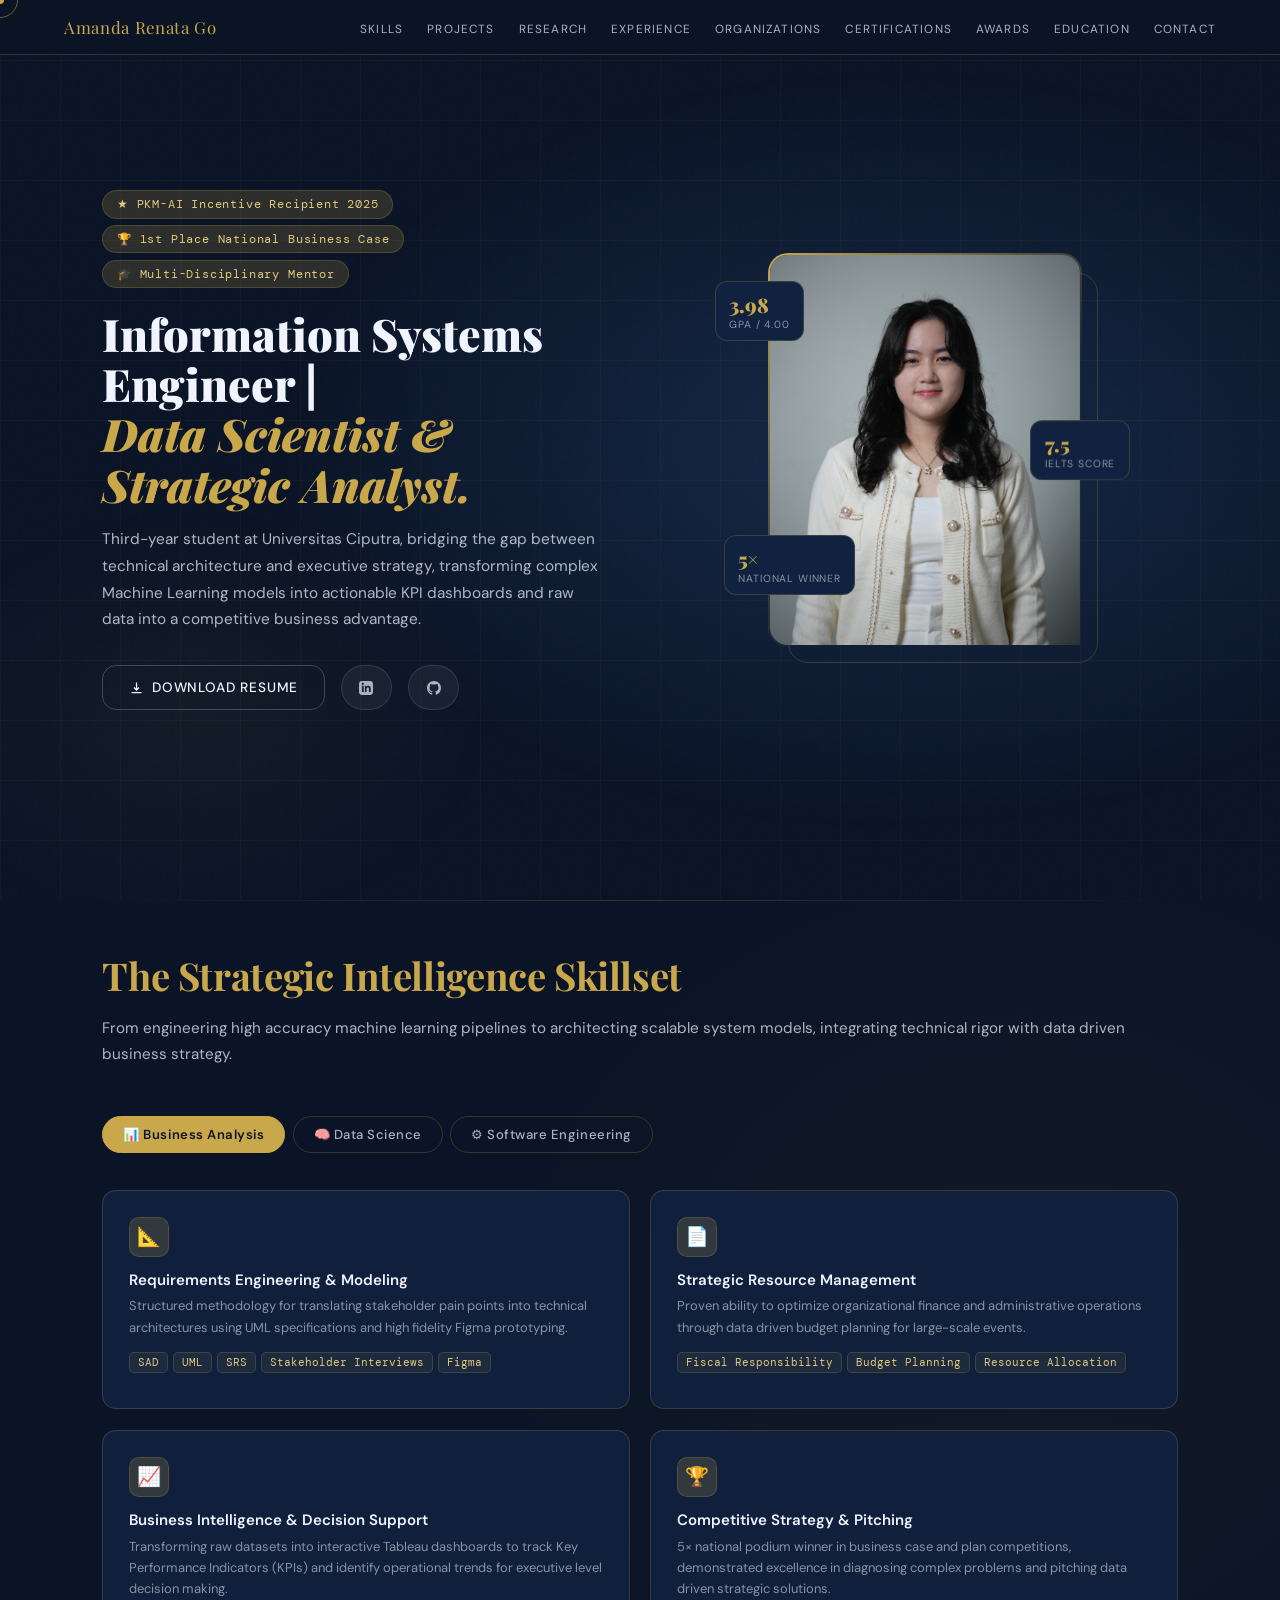
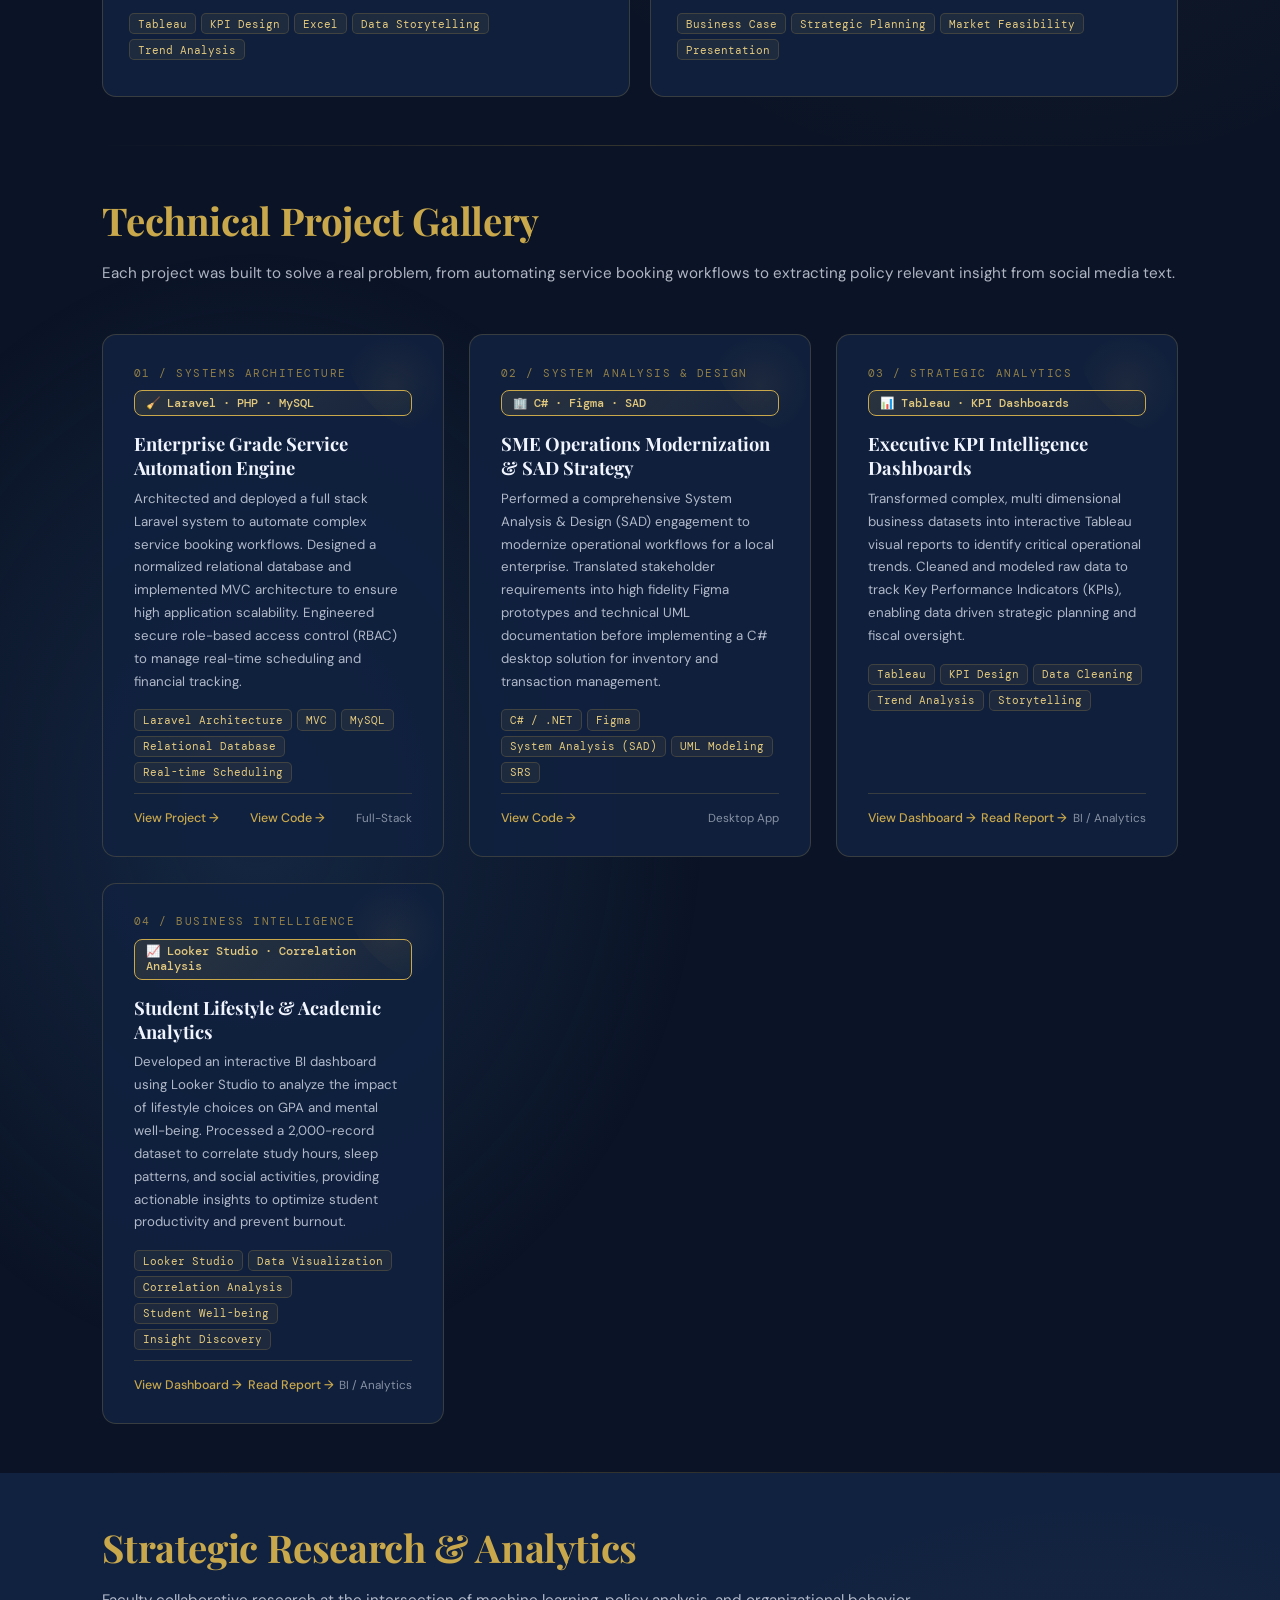
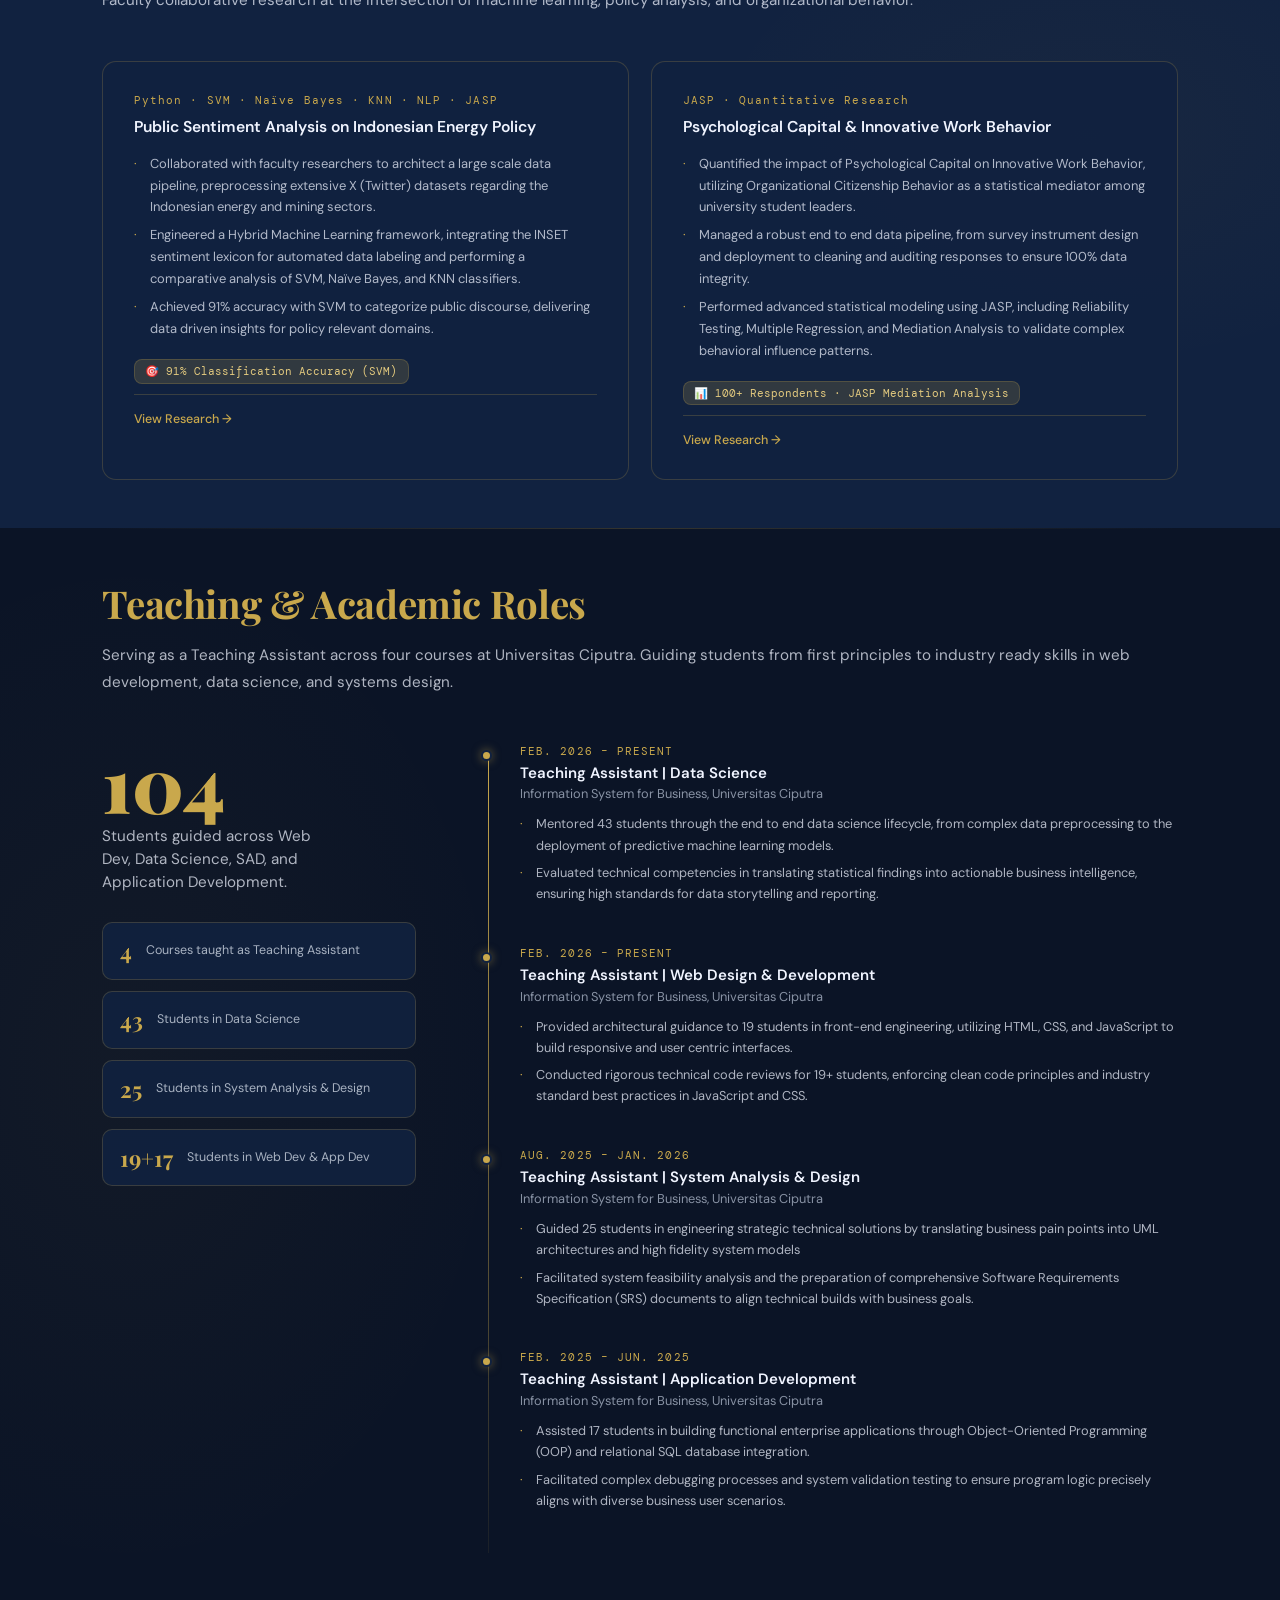
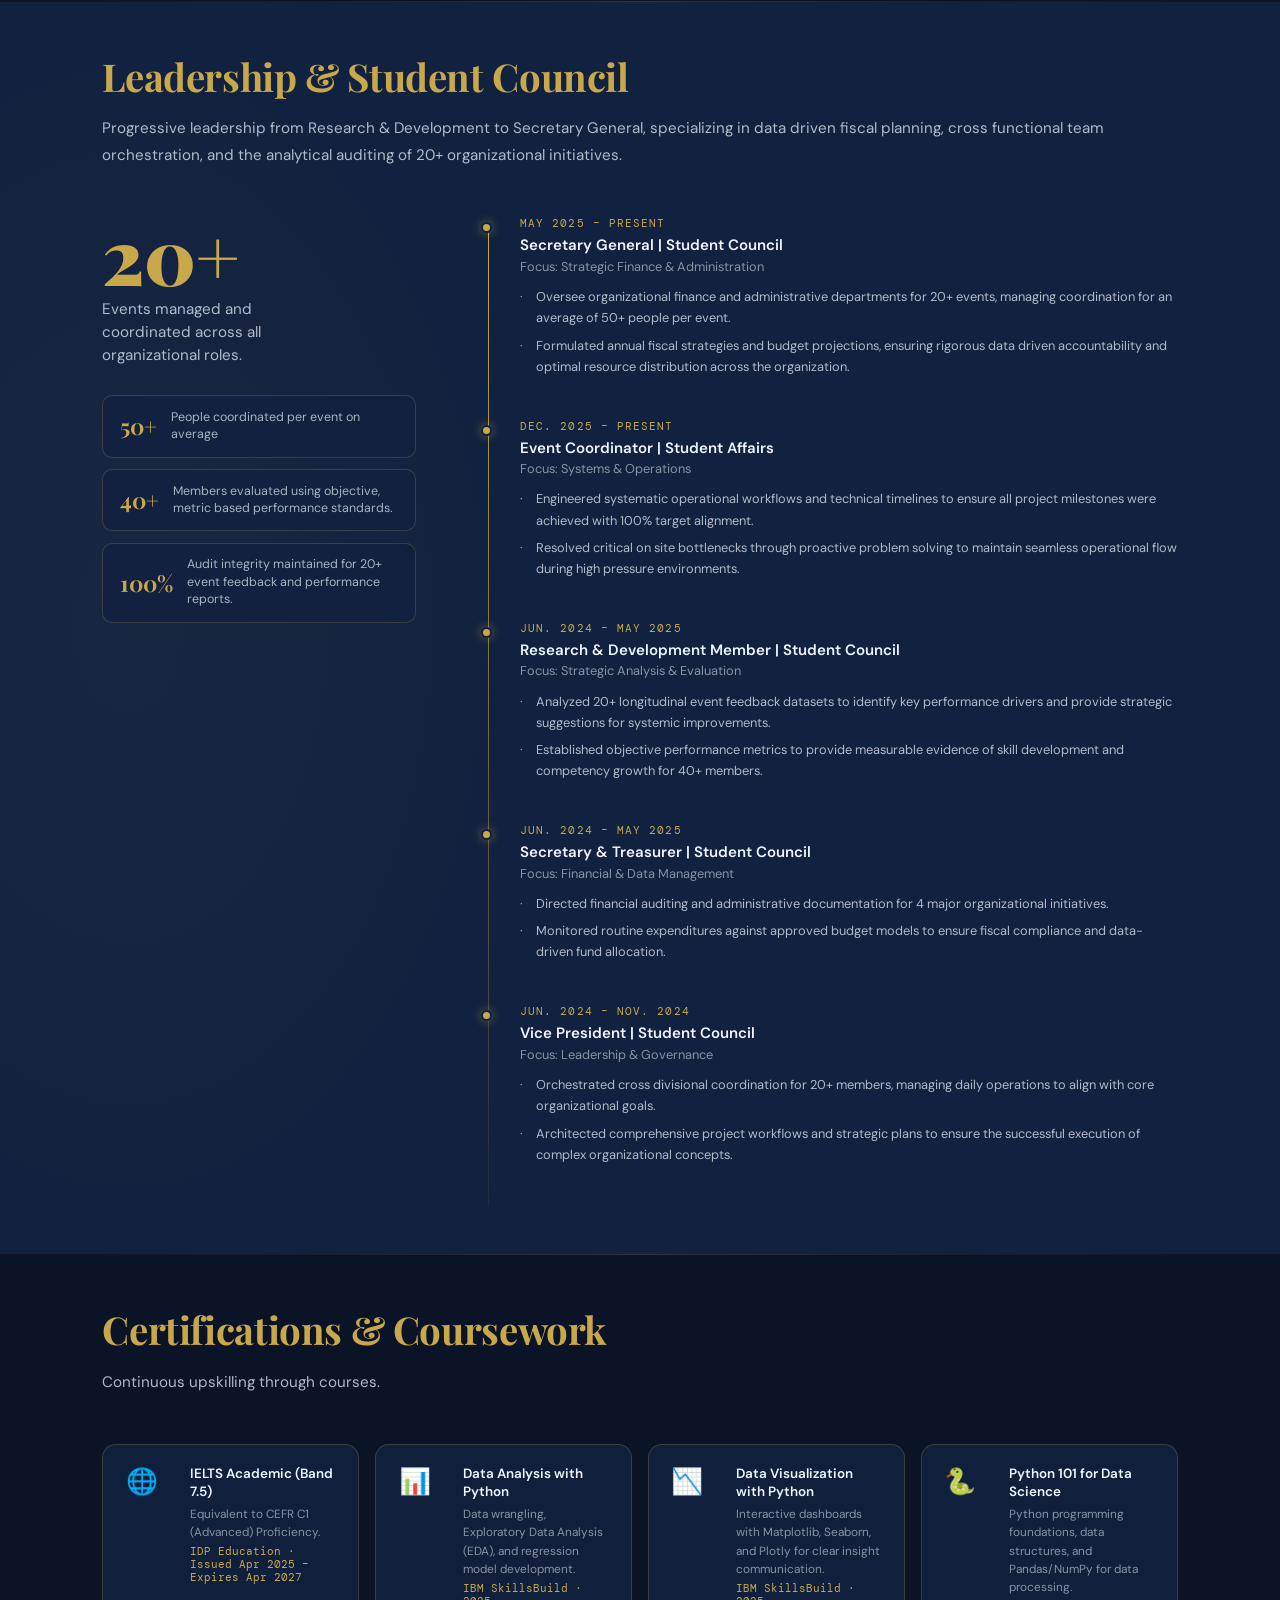
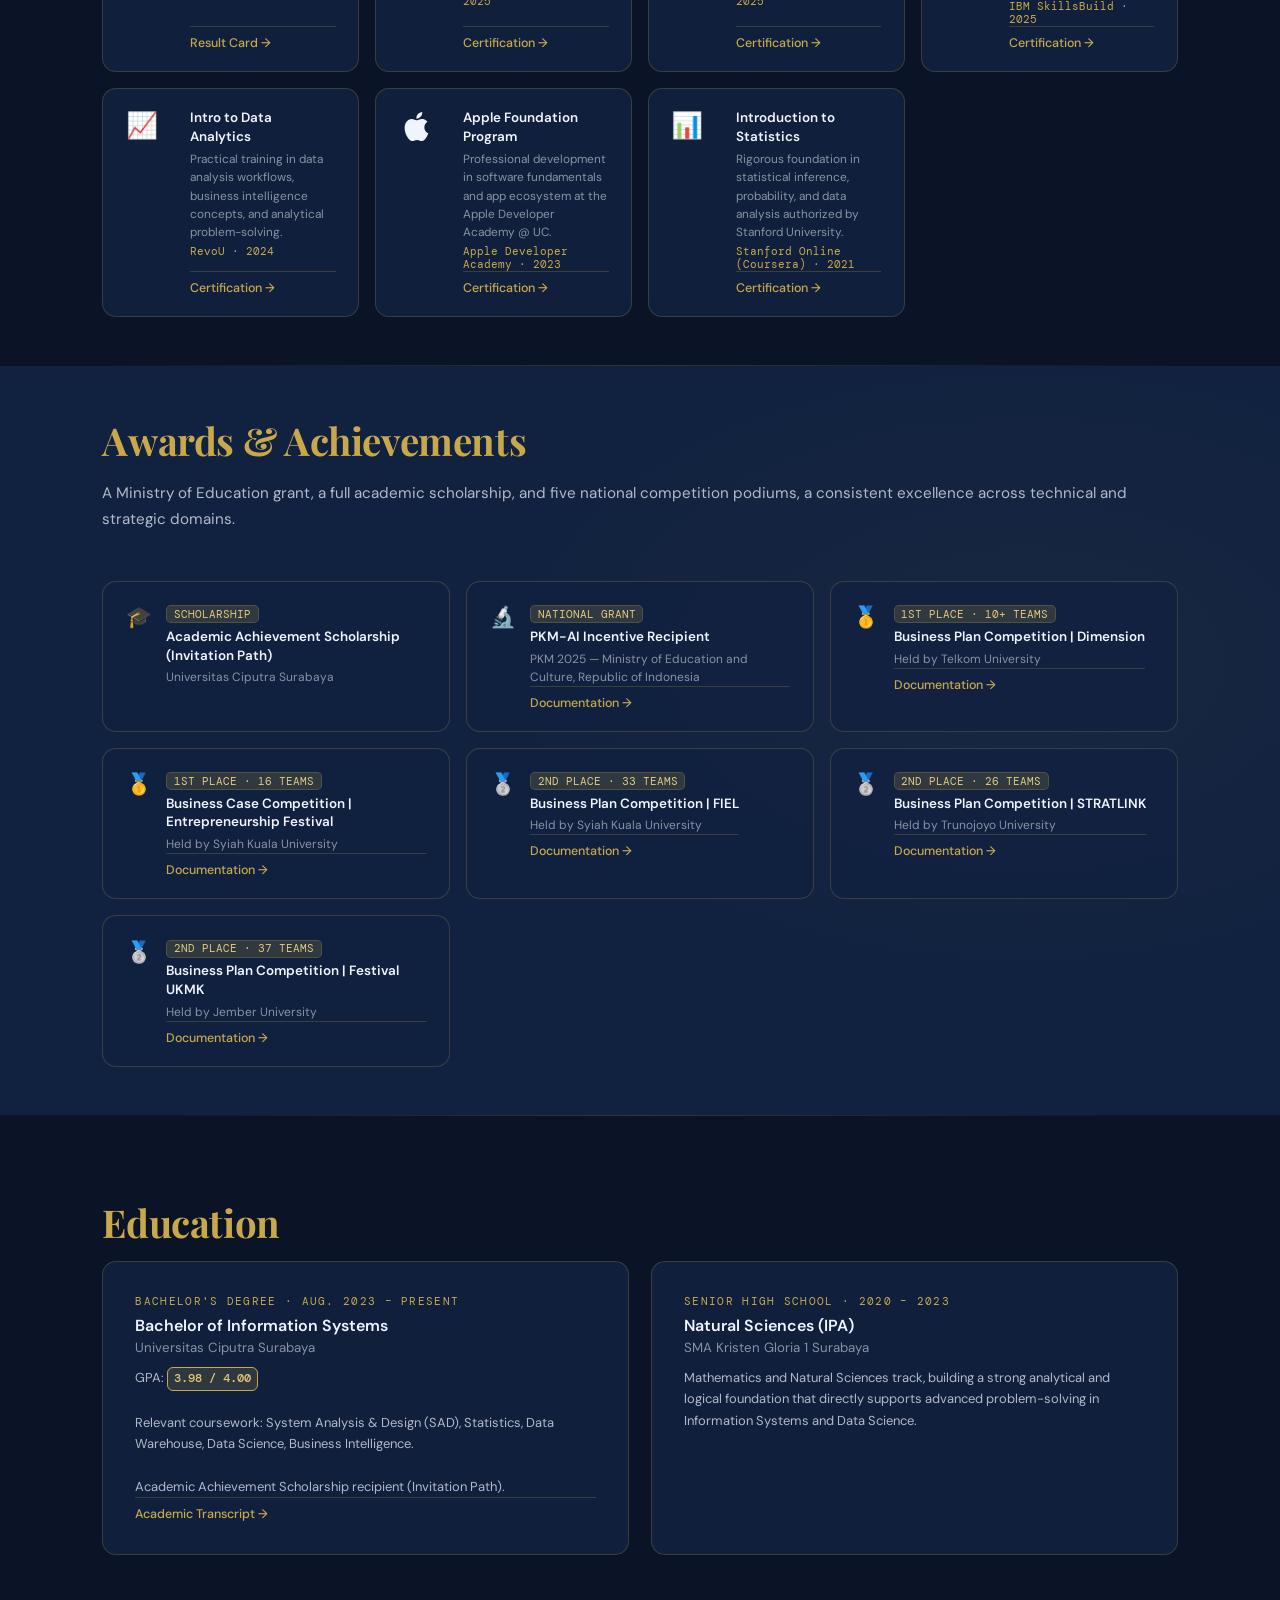
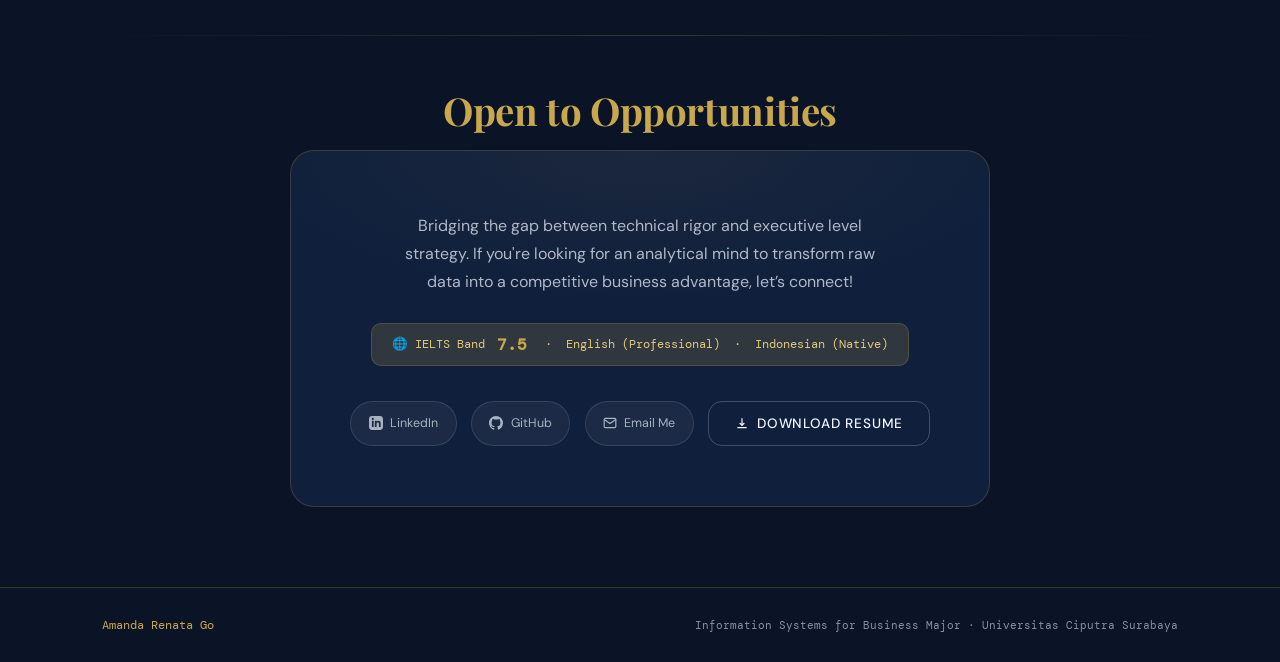
==== index.html @ 3f596401 "added linkedin and github icons to contact section, added project report links to project sections" ====
<!DOCTYPE html>
<html lang="en">
<head>
<meta charset="UTF-8">
<meta name="viewport" content="width=device-width, initial-scale=1.0">
<title>Amanda Renata Go — Information Systems Engineer</title>
<link rel="preconnect" href="https://fonts.googleapis.com">
<link rel="preconnect" href="https://fonts.gstatic.com" crossorigin>
<link href="https://fonts.googleapis.com/css2?family=Playfair+Display:ital,wght@0,700;0,900;1,700&family=DM+Sans:wght@300;400;500;600&family=DM+Mono:wght@400;500&display=swap" rel="stylesheet">
<link rel="stylesheet" href="style.css">
<style>
</style>
</head>
<body>
<div class="cursor-dot" id="cDot"></div>
<div class="cursor-ring" id="cRing"></div>
<div class="scroll-progress" id="spBar" style="width:0"></div>

<nav>
  <div class="nav-logo">Amanda Renata Go</div>
  <ul class="nav-links">
    <li><a href="#skills">Skills</a></li>
    <li><a href="#projects">Projects</a></li>
    <li><a href="#research">Research</a></li>
    <li><a href="#professional">Experience</a></li>
    <li><a href="#organizational">Organizations</a></li>
    <li><a href="#certifications">Certifications</a></li>
    <li><a href="#awards">Awards</a></li>
    <li><a href="#education">Education</a></li>
    <li><a href="#contact">Contact</a></li>
  </ul>
  <button class="hamburger" id="hamburger" aria-label="Toggle menu">
    <span></span><span></span><span></span>
  </button>
</nav>

<div class="mobile-menu" id="mobileMenu">
  <a href="#awards" class="mobile-link">Awards</a>
  <a href="#skills" class="mobile-link">Skills</a>
  <a href="#projects" class="mobile-link">Projects</a>
  <a href="#research" class="mobile-link">Research</a>
  <a href="#professional" class="mobile-link">Experience</a>
  <a href="#organizational" class="mobile-link">Organizations</a>
  <a href="#education" class="mobile-link">Education</a>
  <a href="#contact" class="mobile-link">Contact</a>
</div>

<section id="hero">
  <div class="hero-bg"></div>
  <div class="hero-grid-lines"></div>
  <div class="hero-content">
    <div class="hero-badges">
      <span class="hero-badge">&#9733; PKM-AI Incentive Recipient 2025</span>
      <span class="hero-badge">&#127942; 1st Place National Business Case</span>
      <span class="hero-badge">&#127891; Multi-Disciplinary Mentor</span>
    </div>
    <h1>Information Systems<br>Engineer | <em>Data Scientist & Strategic Analyst.</em></h1>
    <p class="hero-sub">
      Third-year student at Universitas Ciputra, bridging the gap between technical architecture and executive strategy, transforming complex Machine Learning models into actionable KPI dashboards and raw data into a competitive business advantage.
    </p>
    <div class="hero-ctas">
      <!-- <a href="#projects" class="btn-primary">
        <svg width="15" height="15" fill="none" stroke="currentColor" stroke-width="2" viewBox="0 0 24 24"><path d="M3 7h18M3 12h18M3 17h18"/></svg>
        View Technical Projects
      </a> -->
      <a href="https://drive.google.com/uc?export=download&id=1Zf9Tool8kemyE-oFWAmrRQwsXprqmvEc" 
        download="Amanda_Renata_Go_Resume.pdf"
        class="btn-outline">
        <svg width="15" height="15" fill="none" stroke="currentColor" stroke-width="2" viewBox="0 0 24 24"><path d="M12 4v12m-4-4l4 4 4-4M4 20h16"/></svg>
        Download Resume
      </a>
      <a href="https://www.linkedin.com/in/amandarenata05/" target="_blank" class="contact-badge">
        <svg width="14" height="14" viewBox="0 0 24 24" fill="currentColor"><path d="M19 0h-14c-2.761 0-5 2.239-5 5v14c0 2.761 2.239 5 5 5h14c2.762 0 5-2.239 5-5v-14c0-2.761-2.238-5-5-5zm-11 19h-3v-11h3v11zm-1.5-12.268c-.966 0-1.75-.79-1.75-1.764s.784-1.764 1.75-1.764 1.75.79 1.75 1.764-.783 1.764-1.75 1.764zm13.5 12.268h-3v-5.604c0-3.368-4-3.113-4 0v5.604h-3v-11h3v1.765c1.396-2.586 7-2.777 7 2.476v6.759z"/></svg>
        
      </a>
      <a href="https://github.com/amandarenataa" target="_blank" class="contact-badge">
        <svg width="14" height="14" viewBox="0 0 24 24" fill="currentColor"><path d="M12 0C5.374 0 0 5.373 0 12c0 5.302 3.438 9.8 8.207 11.387.599.111.793-.261.793-.577v-2.234c-3.338.726-4.033-1.416-4.033-1.416-.546-1.387-1.333-1.756-1.333-1.756-1.089-.745.083-.729.083-.729 1.205.084 1.839 1.237 1.839 1.237 1.07 1.834 2.807 1.304 3.492.997.107-.775.418-1.305.762-1.604-2.665-.305-5.467-1.334-5.467-5.931 0-1.311.469-2.381 1.236-3.221-.124-.303-.535-1.524.117-3.176 0 0 1.008-.322 3.301 1.23A11.509 11.509 0 0112 5.803c1.02.005 2.047.138 3.006.404 2.291-1.552 3.297-1.23 3.297-1.23.653 1.653.242 2.874.118 3.176.77.84 1.235 1.911 1.235 3.221 0 4.609-2.807 5.624-5.479 5.921.43.372.823 1.102.823 2.222v3.293c0 .319.192.694.801.576C20.566 21.797 24 17.3 24 12c0-6.627-5.373-12-12-12z"/></svg>
        
      </a>
    </div>
  </div>
  <div class="hero-photo">
    <div class="photo-frame">
      <div class="photo-inner" id="photoInner">
        <img id="heroImg" src="picture.jpg" alt="Amanda Renata Go">
        <!-- <div class="photo-hint" id="photoHint">&#8597; Drag to reposition</div> -->
      </div>
      <div class="photo-stat ps1"><div class="sn">3.98</div><div class="sl">GPA / 4.00</div></div>
      <div class="photo-stat ps2"><div class="sn">5&times;</div><div class="sl">National Winner</div></div>
      <div class="photo-stat ps3"><div class="sn">7.5</div><div class="sl">IELTS Score</div></div>
    </div>
  </div>
</section>

<div class="divider"></div>

<section id="skills">
  <!-- <div class="section-label">Core Domains</div> -->
  <h2>The Strategic Intelligence Skillset</h2>
  <p class="section-desc">From engineering high accuracy machine learning pipelines to architecting scalable system models, integrating technical rigor with data driven business strategy.</p>
  <div class="skills-tabs">
    <button class="tab-btn active" data-tab="business">&#128202; Business Analysis</button>
    <button class="tab-btn" data-tab="data">&#129504; Data Science</button>
    <button class="tab-btn" data-tab="software">&#9881; Software Engineering</button>
  </div>

  <div class="tab-content" id="tab-software">
    <div class="skill-card">
      <div class="skill-icon">&#127959;</div>
      <h3>Architectural Systems Design</h3>
      <p>Designing scalable back-end infrastructures with PHP/Laravel, utilizing the MVC pattern to ensure secure, enterprise grade application logic.</p>
      <div class="skill-tags"><span class="tag">PHP</span><span class="tag">Laravel</span><span class="tag">MVC Architecture</span><span class="tag">HTML/CSS</span><span class="tag">JavaScript</span></div>
    </div>
    <div class="skill-card">
      <div class="skill-icon">&#9889;</div>
      <h3>Enterprise Software Implementation</h3>
      <p>Deploying robust management systems with C# (.NET), focusing on secure transaction logging and inventory modules for operational modernization.</p>
      <div class="skill-tags"><span class="tag">C#</span><span class="tag">.NET</span><span class="tag">Transaction Modules</span><span class="tag">Figma&rarr;Code</span><span class="tag">Inventory Systems</span></div>
    </div>
    <div class="skill-card">
      <div class="skill-icon">&#128439;</div>
      <h3>Database Engineering</h3>
      <p>Architecting normalized relational database schemas and writing optimized SQL queries for high-integrity, real-time data operations.</p>
      <div class="skill-tags"><span class="tag">SQL Optimization</span><span class="tag">MySQL</span><span class="tag">Database Design</span><span class="tag">ERD</span></div>
    </div>
    <div class="skill-card">
      <div class="skill-icon">&#128295;</div>
      <h3>Technical Mentorship & Review</h3>
      <p>Enforcing industry best practices and clean code principles through rigorous technical code reviews and mentoring 80+ students in system design.</p>
      <div class="skill-tags"><span class="tag">Git</span><span class="tag">Code Review</span><span class="tag">Agile</span><span class="tag">Problem Solving</span><span class="tag">Technical Mentoring</span></div>
    </div>
  </div>

  <div class="tab-content" id="tab-data">
    <div class="skill-highlight skill-card">
      <div class="hl-stat">
        <div class="hl-num">91%</div>
        <div class="hl-label">Accuracy</div>
      </div>
      <div class="hl-div"></div>
      <div>
        <h3 style="font-size:0.97rem;margin-bottom:0.42rem;">Hybrid ML Sentiment Engine</h3>
        <p style="font-size:0.82rem;color:var(--white-dim);line-height:1.7;margin-bottom:0.75rem;">Achieved 91% accuracy using a Hybrid ML approach (SVM + Lexicon) to categorize public discourse on Indonesian energy policy.</p>
        <div class="skill-tags"><span class="tag">SVM</span><span class="tag">Na&iuml;ve Bayes</span><span class="tag">NLP</span><span class="tag">Scikit-Learn</span></div>
      </div>
    </div>
    <div class="skill-card">
      <div class="skill-icon">&#128013;</div>
      <h3>Machine Learning Pipelines</h3>
      <p>Engineering end-to-end ML workflows: from complex data wrangling and feature engineering to predictive model training and evaluation using CRISP-DM standards.</p>
      <div class="skill-tags"><span class="tag">Python</span><span class="tag">Pandas</span><span class="tag">CRISP-DM</span><span class="tag">Scikit-Learn</span><span class="tag">Feature Engineering</span></div>
    </div>
    <div class="skill-card">
      <div class="skill-icon">&#128300;</div>
      <h3>Research &amp; Statistical Analysis</h3>
      <p>Rigorous quantitative research with JASP &mdash; reliability testing, multiple regression, mediation analysis, and time-series analysis for 100+ respondent datasets.</p>
      <div class="skill-tags"><span class="tag">JASP</span><span class="tag">Regression</span><span class="tag">Mediation</span><span class="tag">Time-Series</span><span class="tag">Reliability</span></div>
    </div>
    <div class="skill-card">
      <div class="skill-icon">&#128172;</div>
      <h3>NLP &amp; Text Analytics</h3>
      <p>Tokenization, stemming, stopword removal, TF-IDF feature extraction, and sentiment lexicon integration for Bahasa Indonesia text data.</p>
      <div class="skill-tags"><span class="tag">NLP</span><span class="tag">Sentiment Analysis</span><span class="tag">TF-IDF</span><span class="tag">INSET Lexicon</span><span class="tag">KNN</span></div>
    </div>
    <div class="skill-card">
      <div class="skill-icon">&#128172;</div>
      <h3>Data Science Leadership & Pedagogy</h3>
      <p>As a Teaching Assistant, guided 43+ students through the complexities of the data science lifecycle. Evaluated student competencies in translating statistical findings into actionable business stories and executive-level insights.</p>
      <div class="skill-tags"><span class="tag">Technical Mentoring</span><span class="tag">Data Storytelling</span><span class="tag">Leadership</span><span class="tag">Communication</span></div>
    </div>
  </div>

  <div class="tab-content active" id="tab-business">
    <div class="skill-card">
      <div class="skill-icon">&#128208;</div>
      <h3>Requirements Engineering & Modeling</h3>
      <p>Structured methodology for translating stakeholder pain points into technical architectures using UML specifications and high fidelity Figma prototyping.</p>
      <div class="skill-tags"><span class="tag">SAD</span><span class="tag">UML</span><span class="tag">SRS</span><span class="tag">Stakeholder Interviews</span><span class="tag">Figma</span></div>
    </div>
    <div class="skill-card">
      <div class="skill-icon">&#128196;</div>
      <h3>Strategic Resource Management</h3>
      <p>Proven ability to optimize organizational finance and administrative operations through data driven budget planning for large-scale events.</p>
      <div class="skill-tags"><span class="tag">Fiscal Responsibility</span><span class="tag">Budget Planning</span><span class="tag">Resource Allocation</span></div>
    </div>
    <div class="skill-card">
      <div class="skill-icon">&#128200;</div>
      <h3>Business Intelligence & Decision Support</h3>
      <p>Transforming raw datasets into interactive Tableau dashboards to track Key Performance Indicators (KPIs) and identify operational trends for executive level decision making.</p>
      <div class="skill-tags"><span class="tag">Tableau</span><span class="tag">KPI Design</span><span class="tag">Excel</span><span class="tag">Data Storytelling</span><span class="tag">Trend Analysis</span></div>
    </div>
    <div class="skill-card">
      <div class="skill-icon">&#127942;</div>
      <h3>Competitive Strategy & Pitching</h3>
      <p>5× national podium winner in business case and plan competitions, demonstrated excellence in diagnosing complex problems and pitching data driven strategic solutions.</p>
      <div class="skill-tags"><span class="tag">Business Case</span><span class="tag">Strategic Planning</span><span class="tag">Market Feasibility</span><span class="tag">Presentation</span></div>
    </div>
  </div>
</section>

<div class="divider"></div>

<section id="projects">
  <!-- <div class="section-label">Selected Work</div> -->
  <h2>Technical Project Gallery</h2>
  <p class="section-desc">Each project was built to solve a real problem, from automating service booking workflows to extracting policy relevant insight from social media text.</p>
  <div class="projects-grid">
    <div class="project-card">
      <div class="project-accent"></div>
      <div class="project-num">01 / SYSTEMS ARCHITECTURE</div>
      <div class="project-badge">&#129529; Laravel &middot; PHP &middot; MySQL</div>
      <h3>Enterprise Grade Service Automation Engine</h3>
      <p>Architected and deployed a full stack Laravel system to automate complex service booking workflows. Designed a normalized relational database and implemented MVC architecture to ensure high application scalability. Engineered secure role-based access control (RBAC) to manage real-time scheduling and financial tracking.</p>
      <div class="skill-tags"><span class="tag">Laravel Architecture</span><span class="tag">MVC</span><span class="tag">MySQL</span><span class="tag">Relational Database</span><span class="tag">Real-time Scheduling</span></div>
      <div class="project-footer">
        <a href="https://bersihin.sift-uc.id/" target="_blank" class="project-link">View Project &rarr;</a>
        <a href="https://github.com/rubyarthalia/BersihIn" target="_blank" class="project-link">View Code &rarr;</a>
        <span style="font-size:0.73rem;color:var(--slate)">Full-Stack</span>
      </div>
    </div>
    <div class="project-card">
      <div class="project-accent"></div>
      <div class="project-num">02 / SYSTEM ANALYSIS & DESIGN</div>
      <div class="project-badge">&#127970; C# &middot; Figma &middot; SAD</div>
      <h3>SME Operations Modernization & SAD Strategy</h3>
      <p>Performed a comprehensive System Analysis & Design (SAD) engagement to modernize operational workflows for a local enterprise. Translated stakeholder requirements into high fidelity Figma prototypes and technical UML documentation before implementing a C# desktop solution for inventory and transaction management.</p>
      <div class="skill-tags"><span class="tag">C# / .NET</span><span class="tag">Figma</span><span class="tag">System Analysis (SAD)</span><span class="tag">UML Modeling</span><span class="tag">SRS</span></div>
      <div class="project-footer">
        <a href="https://github.com/rubyarthalia/Order-Management-System-for-MSMEs" target="_blank" class="project-link">View Code &rarr;</a>
        <span style="font-size:0.73rem;color:var(--slate)">Desktop App</span>
      </div>
    </div>
    <div class="project-card">
      <div class="project-accent"></div>
      <div class="project-num">03 / STRATEGIC ANALYTICS</div>
      <div class="project-badge">&#128202; Tableau &middot; KPI Dashboards</div>
      <h3>Executive KPI Intelligence Dashboards</h3>
      <p>Transformed complex, multi dimensional business datasets into interactive Tableau visual reports to identify critical operational trends. Cleaned and modeled raw data to track Key Performance Indicators (KPIs), enabling data driven strategic planning and fiscal oversight.</p>
      <div class="skill-tags"><span class="tag">Tableau</span><span class="tag">KPI Design</span><span class="tag">Data Cleaning</span><span class="tag">Trend Analysis</span><span class="tag">Storytelling</span></div>
      <div class="project-footer">
        <a href="https://public.tableau.com/app/profile/amanda.renata.go/viz/PerformanceAnalysis_17749512321970/SalesPerformanceOverview?publish=y" target="_blank" class="project-link">View Dashboard &rarr;</a> 
        <a href="https://drive.google.com/file/d/1U8Nwzhp1qh0YJswsPTtttyBK7a7vve3V/view?usp=sharing" target="_blank" class="project-link">Read Report &rarr;</a> 
        <span style="font-size:0.73rem;color:var(--slate)">BI / Analytics</span>
      </div>
    </div>
    <div class="project-card">
      <div class="project-accent"></div>
      <div class="project-num">04 / BUSINESS INTELLIGENCE</div>
      <div class="project-badge">&#128200; Looker Studio &middot; Correlation Analysis</div>
      <h3>Student Lifestyle & Academic Analytics</h3>
      <p>
          Developed an interactive BI dashboard using Looker Studio to analyze the impact of lifestyle choices on GPA and mental well-being. 
          Processed a 2,000-record dataset to correlate study hours, sleep patterns, and social activities, providing actionable 
          insights to optimize student productivity and prevent burnout.
      </p>
      <div class="skill-tags">
          <span class="tag">Looker Studio</span>
          <span class="tag">Data Visualization</span>
          <span class="tag">Correlation Analysis</span>
          <span class="tag">Student Well-being</span>
          <span class="tag">Insight Discovery</span>
      </div>
      <div class="project-footer">
          <a href="https://lookerstudio.google.com/reporting/4636341d-dd38-4b8e-8ec5-eb55537626cd" target="_blank" class="project-link">View Dashboard &rarr;</a> 
          <a href="https://drive.google.com/file/d/12zXY0flrjygQsykXdy8Q1wEkgbFMYR1U/view?usp=sharing" target="_blank" class="project-link">Read Report &rarr;</a> 
          <span style="font-size:0.73rem;color:var(--slate)">BI / Analytics</span>
      </div>
  </div>
  </div>
</section>

<div class="divider"></div>

<section id="research">
  <!-- <div class="section-label">Academic Research</div> -->
  <h2>Strategic Research & Analytics</h2>
  <p class="section-desc">Faculty collaborative research at the intersection of machine learning, policy analysis, and organizational behavior.</p>
  <div class="research-grid">
    <div class="research-card">
      <div class="research-stack">Python &middot; SVM &middot; Na&iuml;ve Bayes &middot; KNN &middot; NLP &middot; JASP</div>
      <h3>Public Sentiment Analysis on Indonesian Energy Policy</h3>
      <ul>
        <li>Collaborated with faculty researchers to architect a large scale data pipeline, preprocessing extensive X (Twitter) datasets regarding the Indonesian energy and mining sectors.</li>
        <li>Engineered a Hybrid Machine Learning framework, integrating the INSET sentiment lexicon for automated data labeling and performing a comparative analysis of SVM, Naïve Bayes, and KNN classifiers.</li>
        <li>Achieved 91% accuracy with SVM to categorize public discourse, delivering data driven insights for policy relevant domains.</li>
      </ul>
      <div class="research-result">&#127919; 91% Classification Accuracy (SVM)</div>
      <div class="project-footer">
        <a href="https://ieeexplore.ieee.org/document/11329962" target="_blank" class="project-link">View Research &rarr;</a> 
        <!-- <span style="font-size:0.73rem;color:var(--slate)">BI / Analytics</span> -->
      </div>
    </div>
    <div class="research-card">
      <div class="research-stack">JASP &middot; Quantitative Research </div>
      <h3>Psychological Capital &amp; Innovative Work Behavior</h3>
      <ul>
        <li>Quantified the impact of Psychological Capital on Innovative Work Behavior, utilizing Organizational Citizenship Behavior as a statistical mediator among university student leaders.</li>
        <li>Managed a robust end to end data pipeline, from survey instrument design and deployment to cleaning and auditing responses to ensure 100% data integrity.</li>
        <li>Performed advanced statistical modeling using JASP, including Reliability Testing, Multiple Regression, and Mediation Analysis to validate complex behavioral influence patterns.</li>
      </ul>
      <div class="research-result">&#128202; 100+ Respondents &middot; JASP Mediation Analysis</div>
      <div class="project-footer">
        <a href="https://drive.google.com/file/d/1n3sEiGDII-Cy9Z6vgIjLSwz-wAmnUrUm/view?usp=sharing" target="_blank" class="project-link">View Research &rarr;</a> 
        <!-- <span style="font-size:0.73rem;color:var(--slate)">BI / Analytics</span> -->
      </div>
    </div>
  </div>
</section>


<div class="divider"></div>

<section id="professional" style="background:var(--navy);">
  <!-- <div class="section-label">Professional Experience</div> -->
  <h2>Teaching &amp; Academic Roles</h2>
  <p class="section-desc">Serving as a Teaching Assistant across four courses at Universitas Ciputra. Guiding students from first principles to industry ready skills in web development, data science, and systems design.</p>
  <div class="leadership-layout">
    <div class="leadership-stat-block">
      <div class="big-metric">104</div>
      <p class="big-metric-label">Students guided across Web Dev, Data Science, SAD, and Application Development.</p>
      <div class="metric-pills">
        <div class="metric-pill"><div class="pn">4</div><div class="pt">Courses taught as Teaching Assistant</div></div>
        <div class="metric-pill"><div class="pn">43</div><div class="pt">Students in Data Science </div></div>
        <div class="metric-pill"><div class="pn">25</div><div class="pt">Students in System Analysis & Design</div></div>
        <div class="metric-pill"><div class="pn">19+17</div><div class="pt">Students in Web Dev &amp; App Dev</div></div>
      </div>
    </div>
    <div class="timeline">
      <div class="timeline-item">
        <div class="timeline-dot"></div>
        <div class="timeline-date">Feb. 2026 &ndash; Present</div>
        <h3>Teaching Assistant | Data Science</h3>
        <h4>Information System for Business, Universitas Ciputra</h4>
        <ul>
          <li>Mentored 43 students through the end to end data science lifecycle, from complex data preprocessing to the deployment of predictive machine learning models.</li>
          <li>Evaluated technical competencies in translating statistical findings into actionable business intelligence, ensuring high standards for data storytelling and reporting.</li>
        </ul>
      </div>
      <div class="timeline-item">
        <div class="timeline-dot"></div>
        <div class="timeline-date">Feb. 2026 &ndash; Present</div>
        <h3>Teaching Assistant | Web Design &amp; Development</h3>
        <h4>Information System for Business, Universitas Ciputra</h4>
        <ul>
          <li>Provided architectural guidance to 19 students in front-end engineering, utilizing HTML, CSS, and JavaScript to build responsive and user centric interfaces.</li>
          <li>Conducted rigorous technical code reviews for 19+ students, enforcing clean code principles and industry standard best practices in JavaScript and CSS.</li>
        </ul>
      </div>
      <div class="timeline-item">
        <div class="timeline-dot"></div>
        <div class="timeline-date">Aug. 2025 &ndash; Jan. 2026</div>
        <h3>Teaching Assistant | System Analysis &amp; Design</h3>
        <h4>Information System for Business, Universitas Ciputra</h4>
        <ul>
          <li>Guided 25 students in engineering strategic technical solutions by translating business pain points into UML architectures and high fidelity system models</li>
          <li>Facilitated system feasibility analysis and the preparation of comprehensive Software Requirements Specification (SRS) documents to align technical builds with business goals.</li>
        </ul>
      </div>
      <div class="timeline-item">
        <div class="timeline-dot"></div>
        <div class="timeline-date">Feb. 2025 &ndash; Jun. 2025</div>
          <h3>Teaching Assistant | Application Development</h3>
        <h4>Information System for Business, Universitas Ciputra</h4>
        <ul>
          <li>Assisted 17 students in building functional enterprise applications through Object-Oriented Programming (OOP) and relational SQL database integration.</li>
          <li>Facilitated complex debugging processes and system validation testing to ensure program logic precisely aligns with diverse business user scenarios.</li>
        </ul>
      </div>
    </div>
  </div>
</section>

<div class="divider"></div>


<section id="organizational" style="background:var(--navy-mid);">
  <!-- <div class="section-label">Organizational Experience</div> -->
  <h2>Leadership &amp; Student Council</h2>
  <p class="section-desc">Progressive leadership from Research & Development to Secretary General, specializing in data driven fiscal planning, cross functional team orchestration, and the analytical auditing of 20+ organizational initiatives.</p>
  <div class="leadership-layout">
    <div class="leadership-stat-block">
      <div class="big-metric">20+</div>
      <p class="big-metric-label">Events managed and coordinated across all organizational roles.</p>
      <div class="metric-pills">
        <div class="metric-pill"><div class="pn">50+</div><div class="pt">People coordinated per event on average</div></div>
        <div class="metric-pill"><div class="pn">40+</div><div class="pt">Members evaluated using objective, metric based performance standards.</div></div>
        <div class="metric-pill"><div class="pn">100%</div><div class="pt">Audit integrity maintained for 20+ event feedback and performance reports.</div></div>
        <!-- <div class="metric-pill"><div class="pn">5&times;</div><div class="pt">National competition podium placements</div></div> -->
      </div>
    </div>
    <div class="timeline">
      <div class="timeline-item">
        <div class="timeline-dot"></div>
        <div class="timeline-date">May 2025 &ndash; Present</div>
        <h3>Secretary General | Student Council</h3>
        <h4>Focus: Strategic Finance & Administration</h4>
        <ul>
          <li>Oversee organizational finance and administrative departments for 20+ events, managing coordination for an average of 50+ people per event.</li>
          <li>Formulated annual fiscal strategies and budget projections, ensuring rigorous data driven accountability and optimal resource distribution across the organization.</li>
        </ul>
      </div>
      <div class="timeline-item">
        <div class="timeline-dot"></div>
        <div class="timeline-date">Dec. 2025 &ndash; Present</div>
        <h3>Event Coordinator | Student Affairs</h3>
        <h4>Focus: Systems & Operations</h4>
        <ul>
          <li>Engineered systematic operational workflows and technical timelines to ensure all project milestones were achieved with 100% target alignment.</li>
          <li>Resolved critical on site bottlenecks through proactive problem solving to maintain seamless operational flow during high pressure environments.</li>
        </ul>
      </div>
      <div class="timeline-item">
        <div class="timeline-dot"></div>
        <div class="timeline-date">Jun. 2024 &ndash; May 2025</div>
        <h3>Research &amp; Development Member | Student Council</h3>
        <h4>Focus: Strategic Analysis & Evaluation</h4>
        <ul>
          <li>Analyzed 20+ longitudinal event feedback datasets to identify key performance drivers and provide strategic suggestions for systemic improvements.</li>
          <li>Established objective performance metrics to provide measurable evidence of skill development and competency growth for 40+ members.</li>
        </ul>
      </div>
      <div class="timeline-item">
        <div class="timeline-dot"></div>
        <div class="timeline-date">Jun. 2024 &ndash; May 2025</div>
        <h3>Secretary &amp; Treasurer | Student Council</h3>
        <h4>Focus: Financial &  Data Management</h4>
        <ul>
          <li>Directed financial auditing and administrative documentation for 4 major organizational initiatives.</li>
          <li>Monitored routine expenditures against approved budget models to ensure fiscal compliance and data-driven fund allocation.</li>
        </ul>
      </div>
      <div class="timeline-item">
        <div class="timeline-dot"></div>
        <div class="timeline-date">Jun. 2024 &ndash; Nov. 2024</div>
        <h3>Vice President | Student Council</h3>
        <h4>Focus: Leadership & Governance</h4>
        <ul>
          <li>Orchestrated cross divisional coordination for 20+ members, managing daily operations to align with core organizational goals.</li>
          <li>Architected comprehensive project workflows and strategic plans to ensure the successful execution of complex organizational concepts. </li>
        </ul>
      </div>
    </div>
  </div>
</section>


<div class="divider"></div>

<section id="certifications">
  <!-- <div class="section-label">IBM SkillsBuild &middot; 2025</div> -->
  <h2>Certifications &amp; Coursework</h2>
  <p class="section-desc">Continuous upskilling through courses.</p>
  <div class="certs-grid">
    <div class="cert-card">
      <div class="cert-logo">&#127760;</div>
      <div>
        <h4>IELTS Academic (Band 7.5)</h4>
        <p>Equivalent to CEFR C1 (Advanced) Proficiency.</p>
        <div class="cert-year">IDP Education &middot; Issued Apr 2025 – Expires Apr 2027</div>
        <div class="cert-footer">
        <a href="https://drive.google.com/file/d/1W4iJuolF0Vlb1QkJQbHPNMCax3Twb9FD/view?usp=sharing" target="_blank" class="project-link">Result Card &rarr;</a> 
      </div>
      </div>
    </div>
    <div class="cert-card">
      <div class="cert-logo">&#128202;</div>
      <div>
        <h4>Data Analysis with Python</h4>
        <p>Data wrangling, Exploratory Data Analysis (EDA), and regression model development.</p>
        <div class="cert-year">IBM SkillsBuild &middot; 2025</div>
        <div class="cert-footer">
        <a href="https://drive.google.com/file/d/1lDTE8krkHLujEBjP-C57MIcAQMNVGn_v/view?usp=sharing" target="_blank" class="project-link">Certification &rarr;</a> 
      </div>
      </div>
    </div>
    <div class="cert-card">
      <div class="cert-logo">&#128201;</div>
      <div>
        <h4>Data Visualization with Python</h4>
        <p>Interactive dashboards with Matplotlib, Seaborn, and Plotly for clear insight communication.</p>
        <div class="cert-year">IBM SkillsBuild &middot; 2025</div>
        <div class="cert-footer">
        <a href="https://drive.google.com/file/d/1NSjqJo_6W-PGX2FtL5KoC5WLyQ2zWbW0/view?usp=drive_link" target="_blank"class="project-link">Certification &rarr;</a> 
      </div>
      </div>
    </div>
    <div class="cert-card">
      <div class="cert-logo">&#128013;</div>
      <div>
        <h4>Python 101 for Data Science</h4>
        <p>Python programming foundations, data structures, and Pandas/NumPy for data processing.</p>
        <div class="cert-year">IBM SkillsBuild &middot; 2025</div>
        <div class="cert-footer">
        <a href="https://drive.google.com/file/d/1Ve8tWIfLsYJoLjYy0YcjucYDfMpZardG/view?usp=drive_link" target="_blank" class="project-link">Certification &rarr;</a> 
      </div>
      </div>
    </div>
    <div class="cert-card">
      <div class="cert-logo">&#128200;</div>
      <div>
        <h4>Intro to Data Analytics</h4>
        <p>Practical training in data analysis workflows, business intelligence concepts, and analytical problem-solving.</p>
        <div class="cert-year">RevoU &middot; 2024</div>
        <div class="cert-footer">
          <a href="https://drive.google.com/file/d/1IsnCN96qJ_I_M-xRvTCXHhUmRG4WN0Cc/view?usp=drive_link" target="_blank" class="project-link">Certification &rarr;</a> 
        </div>
      </div>
    </div>
    <div class="cert-card">
      <div class="cert-logo">
        <svg width="20" height="20" viewBox="0 0 24 24" fill="currentColor">
          <path d="M18.71 19.5c-.83 1.24-1.71 2.45-3.05 2.47-1.34.03-1.77-.79-3.29-.79-1.53 0-2 .77-3.27.82-1.31.05-2.3-1.32-3.14-2.53C4.25 17 2.94 12.45 4.7 9.39c.87-1.52 2.43-2.48 4.12-2.51 1.28-.02 2.5.87 3.29.87.78 0 2.26-1.07 3.8-.91.65.03 2.47.26 3.64 1.98-.09.06-2.17 1.28-2.15 3.81.03 3.02 2.65 4.03 2.68 4.04-.03.07-.42 1.44-1.38 2.83M13 3.5c.73-.83 1.94-1.46 2.94-1.5.13 1.17-.34 2.35-1.04 3.19-.69.85-1.83 1.51-2.95 1.42-.15-1.15.41-2.35 1.05-3.11z"/>
        </svg>
      </div>
      <div>
        <h4>Apple Foundation Program</h4>
        <p>Professional development in software fundamentals and app ecosystem at the Apple Developer Academy @ UC.</p>
        <div class="cert-year">Apple Developer Academy &middot; 2023</div>
        <div class="cert-footer">
          <a href="https://drive.google.com/file/d/14wcFsL9lQTag6b865e0TwRrJqi_wD-iA/view?usp=drive_link" target="_blank" class="project-link">Certification &rarr;</a> 
        </div>
      </div>
    </div>
    <div class="cert-card">
      <div class="cert-logo">&#128202;</div>
      <div>
          <h4>Introduction to Statistics</h4>
          <p>Rigorous foundation in statistical inference, probability, and data analysis authorized by Stanford University.</p>
          <div class="cert-year">Stanford Online (Coursera) &middot; 2021</div>
          <div class="cert-footer">
            <a href="https://drive.google.com/file/d/1l-DLCZgLaBxA_t_uDJrAvUc8phALHygN/view?usp=drive_link" target="_blank" class="project-link">Certification &rarr;</a> 
          </div>
        </div>
      </div>
    
  </div>
</section>

<div class="divider"></div>

<section id="awards">
  <!-- <div class="section-label">Honors &amp; Recognition</div> -->
  <h2>Awards &amp; Achievements</h2>
  <p class="section-desc">A Ministry of Education grant, a full academic scholarship, and five national competition podiums, a consistent excellence across technical and strategic domains.</p>
  <div class="awards-grid">
    <div class="award-card">
      <div class="award-icon">&#127891;</div>
      <div>
        <span class="award-rank">SCHOLARSHIP</span>
        <h4>Academic Achievement Scholarship (Invitation Path)</h4>
        <p>Universitas Ciputra Surabaya</p>
        <!-- <div class="cert-footer">
        <a href="#" class="project-link" target="_blank">Documentation &rarr;</a> 
      </div> -->
      </div>
    </div>
    <div class="award-card">
      <div class="award-icon">&#128300;</div>
      <div>
        <span class="award-rank">NATIONAL GRANT</span>
        <h4>PKM-AI Incentive Recipient</h4>
        <p>PKM 2025 &mdash; Ministry of Education and Culture, Republic of Indonesia</p>
        <div class="cert-footer">
        <a href="https://www.instagram.com/p/DO5WaR2CTkm/?img_index=2&igsh=cHVndXNiaDRvbnY3" target="_blank" class="project-link">Documentation &rarr;</a> 
      </div>
      </div>
    </div>
    <div class="award-card">
      <div class="award-icon">&#129351;</div>
      <div>
        <span class="award-rank">1ST PLACE &middot; 10+ TEAMS</span>
        <h4>Business Plan Competition | Dimension</h4>
        <p>Held by Telkom University</p>
        <div class="cert-footer">
        <a href="https://drive.google.com/file/d/1_iTKt0pYm7fKPVvE0SC6Z-YErA2ezgUQ/view?usp=sharing" target="_blank" class="project-link">Documentation &rarr;</a> 
      </div>
      </div>
    </div>
    <div class="award-card">
      <div class="award-icon">&#129351;</div>
      <div>
        <span class="award-rank">1ST PLACE &middot; 16 TEAMS</span>
        <h4>Business Case Competition | Entrepreneurship Festival</h4>
        <p>Held by Syiah Kuala University</p>
        <div class="cert-footer">
        <a href="https://drive.google.com/file/d/187CCq95aMEaPX5LH8fCuqLIZruUrzfo1/view?usp=sharing" target="_blank"class="project-link">Documentation &rarr;</a> 
      </div>
      </div>
    </div>
    <div class="award-card">
      <div class="award-icon">&#129352;</div>
      <div>
        <span class="award-rank">2ND PLACE &middot; 33 TEAMS</span>
        <h4>Business Plan Competition | FIEL</h4>
        <p>Held by Syiah Kuala University</p>
        <div class="cert-footer">
        <a href="https://drive.google.com/file/d/1cJ1G1bClYVK2qSuWUEacLVVymBkRMcXa/view?usp=sharing" target="_blank" class="project-link">Documentation &rarr;</a> 
      </div>
      </div>
    </div>
    <div class="award-card">
      <div class="award-icon">&#129352;</div>
      <div>
        <span class="award-rank">2ND PLACE &middot; 26 TEAMS</span>
        <h4>Business Plan Competition | STRATLINK</h4>
        <p>Held by Trunojoyo University</p>
        <div class="cert-footer">
        <a href="https://drive.google.com/file/d/1EbL2Ou92_hIuqmrkW7gok0fijatlEPI5/view?usp=sharing" target="_blank"class="project-link">Documentation &rarr;</a> 
      </div>
      </div>
    </div>
    <div class="award-card">
      <div class="award-icon">&#129352;</div>
      <div>
        <span class="award-rank">2ND PLACE &middot; 37 TEAMS</span>
        <h4>Business Plan Competition | Festival UKMK</h4>
        <p>Held by Jember University</p>
        <div class="cert-footer">
        <a href="#" target="_blank" class="project-link">Documentation &rarr;</a> 
      </div>
      </div>
    </div>
  </div>
</section>


<div class="divider"></div>

<section id="education">
  <!-- <div class="section-label">Academic Background</div> -->
  <h2>Education</h2>
  <div class="edu-grid">
    <div class="edu-card">
      <div class="edu-degree">Bachelor's Degree &middot; Aug. 2023 &ndash; Present</div>
      <h3>Bachelor of Information Systems</h3>
      <h4>Universitas Ciputra Surabaya</h4>
      <p>GPA: <span class="gpa-pill">3.98 / 4.00</span><br><br>
      Relevant coursework: System Analysis &amp; Design (SAD), Statistics, Data Warehouse, Data Science, Business Intelligence.<br><br>
      Academic Achievement Scholarship recipient (Invitation Path).</p>
      <div class="cert-footer">
        <a href="https://drive.google.com/file/d/1DU69vcNY_e2-7N9oDj0Yfg6iXOXt7cKR/view?usp=sharing" target="_blank" class="project-link">Academic Transcript &rarr;</a> 
      </div>
    </div>
    <div class="edu-card">
      <div class="edu-degree">Senior High School &middot; 2020 &ndash; 2023</div>
      <h3>Natural Sciences (IPA)</h3>
      <h4>SMA Kristen Gloria 1 Surabaya</h4>
      <p>Mathematics and Natural Sciences track, building a strong analytical and logical foundation that directly supports advanced problem-solving in Information Systems and Data Science.</p>
    </div>
  </div>
</section>

<div class="divider"></div>

<section id="contact">
  <!-- <div class="section-label">Let's Connect</div> -->
  <h2>Open to Opportunities</h2>
  <div class="contact-card">
    <p style="color:var(--white-dim);line-height:1.75;max-width:480px;margin:0 auto;">
      Bridging the gap between technical rigor and executive level strategy. If you're looking for an analytical mind to transform raw data into a competitive business advantage, let’s connect!
    </p>
    <div class="ielts-bar">
      &#127760; IELTS Band <strong>7.5</strong> &nbsp;&middot;&nbsp; English (Professional) &nbsp;&middot;&nbsp; Indonesian (Native)
    </div>
    <div class="contact-links">
      <a href="https://www.linkedin.com/in/amandarenata05/" target="_blank" class="contact-badge">
        <svg width="14" height="14" viewBox="0 0 24 24" fill="currentColor"><path d="M19 0h-14c-2.761 0-5 2.239-5 5v14c0 2.761 2.239 5 5 5h14c2.762 0 5-2.239 5-5v-14c0-2.761-2.238-5-5-5zm-11 19h-3v-11h3v11zm-1.5-12.268c-.966 0-1.75-.79-1.75-1.764s.784-1.764 1.75-1.764 1.75.79 1.75 1.764-.783 1.764-1.75 1.764zm13.5 12.268h-3v-5.604c0-3.368-4-3.113-4 0v5.604h-3v-11h3v1.765c1.396-2.586 7-2.777 7 2.476v6.759z"/></svg>
        LinkedIn
      </a>
      <a href="https://github.com/amandarenataa" target="_blank" class="contact-badge">
        <svg width="14" height="14" viewBox="0 0 24 24" fill="currentColor"><path d="M12 0C5.374 0 0 5.373 0 12c0 5.302 3.438 9.8 8.207 11.387.599.111.793-.261.793-.577v-2.234c-3.338.726-4.033-1.416-4.033-1.416-.546-1.387-1.333-1.756-1.333-1.756-1.089-.745.083-.729.083-.729 1.205.084 1.839 1.237 1.839 1.237 1.07 1.834 2.807 1.304 3.492.997.107-.775.418-1.305.762-1.604-2.665-.305-5.467-1.334-5.467-5.931 0-1.311.469-2.381 1.236-3.221-.124-.303-.535-1.524.117-3.176 0 0 1.008-.322 3.301 1.23A11.509 11.509 0 0112 5.803c1.02.005 2.047.138 3.006.404 2.291-1.552 3.297-1.23 3.297-1.23.653 1.653.242 2.874.118 3.176.77.84 1.235 1.911 1.235 3.221 0 4.609-2.807 5.624-5.479 5.921.43.372.823 1.102.823 2.222v3.293c0 .319.192.694.801.576C20.566 21.797 24 17.3 24 12c0-6.627-5.373-12-12-12z"/></svg>
        GitHub
      </a>
      <a href="mailto:amandarenata05@gmail.com?subject=Portfolio Inquiry" class="contact-badge">
        <svg width="14" height="14" viewBox="0 0 24 24" fill="none" stroke="currentColor" stroke-width="2"><path d="M4 4h16c1.1 0 2 .9 2 2v12c0 1.1-.9 2-2 2H4c-1.1 0-2-.9-2-2V6c0-1.1.9-2 2-2z"/><polyline points="22,6 12,13 2,6"/></svg>
        Email Me
      </a>
      <a href="https://drive.google.com/uc?export=download&id=1Zf9Tool8kemyE-oFWAmrRQwsXprqmvEc" 
        download="Amanda_Renata_Go_Resume.pdf"
        class="btn-outline">
        <svg width="14" height="14" viewBox="0 0 24 24" fill="none" stroke="currentColor" stroke-width="2"><path d="M12 4v12m-4-4l4 4 4-4M4 20h16"/></svg>
        Download Resume
      </a>
      
    </div>
  </div>
</section>

<footer>
  <div><span class="fm">Amanda Renata Go</span></div>
  <div style="font-family:'DM Mono',monospace;font-size:0.7rem;color:var(--slate)">Information Systems for Business Major &middot; Universitas Ciputra Surabaya</div>
</footer>

<script data-cfasync="false" src="/cdn-cgi/scripts/5c5dd728/cloudflare-static/email-decode.min.js"></script>
<script src="script.js"></script>
</body>
</html>
---- style.css ----
:root{
  --navy:#0B1426;--navy-mid:#112240;--navy-light:#1E3A5F;
  --slate:#8892A4;--slate-light:#A8B2C1;
  --gold:#C9A84C;--gold-light:#E2C97E;--gold-glow:rgba(201,168,76,0.18);  
  --white:#F0F4FF;--white-dim:rgba(240,244,255,0.72);
  --card-bg:rgba(17,34,64,0.9);--border:rgba(201,168,76,0.22);
  --radius:14px;--shadow:0 20px 60px rgba(0,0,0,0.4);
}
*,*::before,*::after{margin:0;padding:0;box-sizing:border-box;}
html{scroll-behavior:smooth;}
body{font-family:'DM Sans',sans-serif;background:var(--navy);color:var(--white);overflow-x:hidden;cursor:none;}
body::before{content:'';position:fixed;inset:0;background-image:url("data:image/svg+xml,%3Csvg viewBox='0 0 256 256' xmlns='http://www.w3.org/2000/svg'%3E%3Cfilter id='n'%3E%3CfeTurbulence type='fractalNoise' baseFrequency='0.9' numOctaves='4' stitchTiles='stitch'/%3E%3C/filter%3E%3Crect width='100%25' height='100%25' filter='url(%23n)' opacity='0.03'/%3E%3C/svg%3E");pointer-events:none;z-index:0;opacity:0.4;}
.cursor-dot{width:8px;height:8px;background:var(--gold);border-radius:50%;position:fixed;top:0;left:0;pointer-events:none;z-index:9999;}
.cursor-ring{width:36px;height:36px;border:1.5px solid var(--gold);border-radius:50%;position:fixed;top:0;left:0;pointer-events:none;z-index:9998;opacity:0.5;}
.scroll-progress{position:fixed;top:0;left:0;height:2px;z-index:1000;background:linear-gradient(90deg,var(--gold),var(--gold-light));}
nav{position:fixed;top:0;left:0;right:0;z-index:100;display:flex;align-items:center;justify-content:space-between;padding:1rem 5vw;background:rgba(11,20,38,0.9);backdrop-filter:blur(20px);border-bottom:1px solid var(--border);transition:box-shadow 0.3s;}
.nav-logo{font-family:'Playfair Display',serif;font-size:1.05rem;letter-spacing:0.04em;color:var(--gold);}
.nav-links{display:flex;gap:1.5rem;list-style:none;flex-wrap:wrap;}
.nav-links a{font-size:0.74rem;letter-spacing:0.1em;text-transform:uppercase;color:var(--slate-light);text-decoration:none;transition:color 0.2s;}
.nav-links a:hover{color:var(--gold);}
.hamburger{display:none;flex-direction:column;justify-content:center;gap:5px;background:none;border:none;cursor:pointer;padding:4px;z-index:200;}
.hamburger span{display:block;width:22px;height:2px;background:var(--gold);border-radius:2px;transition:all 0.3s ease;}
.hamburger.open span:nth-child(1){transform:translateY(7px) rotate(45deg);}
.hamburger.open span:nth-child(2){opacity:0;transform:scaleX(0);}
.hamburger.open span:nth-child(3){transform:translateY(-7px) rotate(-45deg);}
.mobile-menu{display:none;position:fixed;top:0;left:0;right:0;bottom:0;background:rgba(11,20,38,0.97);backdrop-filter:blur(24px);z-index:150;flex-direction:column;align-items:center;justify-content:center;gap:2rem;}
.mobile-menu.open{display:flex;}
.mobile-menu a{font-family:'Playfair Display',serif;font-size:1.6rem;color:var(--white);text-decoration:none;letter-spacing:0.04em;transition:color 0.2s;}
.mobile-menu a:hover{color:var(--gold);}
section{padding:3rem 8vw;position:relative;}
.section-label{font-family:'DM Mono',monospace;font-size:0.74rem;letter-spacing:0.18em;text-transform:uppercase;color:var(--gold);margin-bottom:0.75rem;}
.section-label::before{content:'// ';opacity:0.45;}
h2{font-family:'Playfair Display',serif;font-size:clamp(1.75rem,3vw,2.45rem);font-weight:700;margin-bottom:0.85rem;letter-spacing:-0.01em;color:var(--gold);}
.section-desc{color:var(--white-dim);font-size:0.95rem;line-height:1.75;max-width:2000px;margin-bottom:3rem;}
.divider{height:1px;background:linear-gradient(90deg,transparent,var(--border),transparent);margin:0 8vw;}
#hero{min-height:100vh;display:grid;grid-template-columns:1fr 1fr;align-items:center;padding:0 8vw;gap:4rem;overflow:hidden;}
.hero-bg{position:absolute;inset:0;z-index:0;background:radial-gradient(ellipse 70% 60% at 70% 50%,rgba(30,58,95,0.6) 0%,transparent 70%),radial-gradient(ellipse 40% 40% at 15% 80%,rgba(201,168,76,0.05) 0%,transparent 60%);}
.hero-grid-lines{position:absolute;inset:0;z-index:0;background-image:linear-gradient(rgba(201,168,76,0.04) 1px,transparent 1px),linear-gradient(90deg,rgba(201,168,76,0.04) 1px,transparent 1px);background-size:60px 60px;}
.hero-content{position:relative;z-index:1;}
.hero-badges{display:flex;flex-wrap:wrap;gap:0.4rem;margin-bottom:1.3rem;}
.hero-badge{display:inline-flex;align-items:center;gap:0.35rem;background:var(--gold-glow);border:1px solid var(--border);border-radius:120px;padding:0.36rem 0.85rem;font-size:0.72rem;letter-spacing:0.07em;color:var(--gold-light);font-family:'DM Mono',monospace;}
h1{font-family:'Playfair Display',serif;font-size:clamp(2rem,3.5vw,3rem);line-height:1.12;font-weight:900;margin-bottom:1rem;}
h1 em{font-style:italic;color:var(--gold);display:block;}
.hero-sub{font-size:0.96rem;color:var(--white-dim);line-height:1.75;max-width:520px;margin-bottom:2rem;}
.gpa-pill{display:inline-block;background:var(--gold-glow);border:1px solid var(--gold);border-radius:6px;padding:0.1em 0.48em;font-family:'DM Mono',monospace;font-size:0.9em;color:var(--gold-light);font-weight:500;}
.hero-ctas{display:flex;gap:1rem;flex-wrap:wrap;}
.btn-primary{display:inline-flex;align-items:center;gap:0.5rem;background:var(--gold);color:var(--navy);font-weight:600;font-size:0.85rem;letter-spacing:0.06em;text-transform:uppercase;padding:0.8rem 1.6rem;border-radius:var(--radius);text-decoration:none;transition:all 0.25s;border:none;cursor:none;}
.btn-primary:hover{background:var(--gold-light);transform:translateY(-2px);box-shadow:0 8px 26px rgba(201,168,76,0.35);}
.btn-outline{display:inline-flex;align-items:center;gap:0.5rem;background:transparent;color:var(--white);font-weight:500;font-size:0.85rem;letter-spacing:0.06em;text-transform:uppercase;padding:0.8rem 1.6rem;border-radius:var(--radius);text-decoration:none;border:1px solid rgba(240,244,255,0.22);transition:all 0.25s;cursor:none;}
.btn-outline:hover{border-color:var(--gold);color:var(--gold);transform:translateY(-2px);}
.hero-photo{position:relative;z-index:1;display:flex;justify-content:center;}
.photo-frame{position:relative;width:310px;height:390px;}
.photo-frame::before{content:'';position:absolute;inset:-2px;border-radius:20px 20px 0 20px;background:linear-gradient(135deg,var(--gold),transparent 60%);z-index:0;}
.photo-frame::after{content:'';position:absolute;bottom:-18px;right:-18px;width:100%;height:100%;border:1px solid var(--border);border-radius:20px;z-index:-1;}
.photo-inner{position:relative;z-index:1;width:100%;height:100%;border-radius:18px 18px 0 18px;overflow:hidden;background:var(--navy-light);}
.photo-inner img{position:absolute;top:0;left:0;width:100%;height:100%;object-fit:cover;object-position:center top;image-rendering:-webkit-optimize-contrast;image-rendering:crisp-edges;will-change:transform;user-select:none;-webkit-user-drag:none;cursor:grab;}
.photo-inner img:active{cursor:grabbing;}
.photo-hint{position:absolute;bottom:10px;left:50%;transform:translateX(-50%);background:rgba(11,20,38,0.75);color:var(--gold-light);font-family:'DM Mono',monospace;font-size:0.65rem;letter-spacing:0.08em;padding:0.28rem 0.7rem;border-radius:100px;border:1px solid var(--border);backdrop-filter:blur(8px);pointer-events:none;opacity:1;transition:opacity 0.4s;white-space:nowrap;}
.photo-hint.hidden{opacity:0;}
.photo-stat{position:absolute;background:var(--navy-mid);border:1px solid var(--border);border-radius:12px;padding:0.55rem 0.85rem;backdrop-filter:blur(10px);z-index:2;}
.photo-stat .sn{font-family:'Playfair Display',serif;font-size:1.25rem;font-weight:900;color:var(--gold);}
.photo-stat .sl{font-size:0.65rem;color:var(--slate);text-transform:uppercase;letter-spacing:0.08em;}
.ps1{top:26px;left:-55px;}.ps2{bottom:50px;left:-46px;}.ps3{top:50%;right:-50px;transform:translateY(-50%);}
#awards{background:var(--navy-mid);}
#awards::before{content:'';position:absolute;inset:0;background:radial-gradient(ellipse 60% 60% at 80% 40%,rgba(201,168,76,0.04) 0%,transparent 70%);pointer-events:none;}
.awards-grid{display:grid;grid-template-columns:repeat(auto-fit,minmax(275px,1fr));gap:1rem;}
.award-card{background:var(--card-bg);border:1px solid var(--border);border-radius:var(--radius);padding:1.25rem 1.4rem;display:flex;align-items:flex-start;gap:0.9rem;transition:all 0.25s;opacity:0;transform:translateY(22px);}
.award-card.visible{opacity:1;transform:translateY(0);}
.award-card:hover{border-color:var(--gold);transform:translateY(-2px);}
.award-icon{font-size:1.3rem;flex-shrink:0;margin-top:0.1rem;}
.award-rank{display:inline-block;font-family:'DM Mono',monospace;font-size:0.66rem;background:var(--gold-glow);border:1px solid var(--border);color:var(--gold-light);padding:0.1rem 0.42rem;border-radius:5px;margin-bottom:0.28rem;}
.award-card h4{font-size:0.84rem;font-weight:600;margin-bottom:0.18rem;line-height:1.4;}
.award-card p{font-size:0.75rem;color:var(--slate);line-height:1.5;}
#skills{background:var(--navy);}
#skills::before{content:'';position:absolute;inset:0;background:radial-gradient(ellipse 60% 80% at 80% 50%,rgba(201,168,76,0.04) 0%,transparent 70%);pointer-events:none;}
.skills-tabs{display:flex;gap:0.45rem;margin-bottom:2.3rem;flex-wrap:wrap;}
.tab-btn{padding:0.58rem 1.25rem;border-radius:100px;background:transparent;border:1px solid var(--border);color:var(--slate-light);font-family:'DM Sans',sans-serif;font-size:0.82rem;font-weight:500;cursor:none;transition:all 0.25s;letter-spacing:0.04em;}
.tab-btn:hover{border-color:var(--gold);color:var(--gold);}
.tab-btn.active{background:var(--gold);color:var(--navy);border-color:var(--gold);font-weight:600;}
.tab-content{display:none;}
.tab-content.active{display:grid;grid-template-columns:1fr 1fr;gap:1.3rem;}
.skill-card{background:var(--card-bg);border:1px solid var(--border);border-radius:var(--radius);padding:1.6rem;position:relative;overflow:hidden;transition:all 0.3s;}
.skill-card:hover{border-color:var(--gold);transform:translateY(-3px);box-shadow:0 18px 40px rgba(0,0,0,0.3);}
.skill-card::before{content:'';position:absolute;top:0;left:0;right:0;height:2px;background:linear-gradient(90deg,var(--gold),transparent);opacity:0;transition:opacity 0.3s;}
.skill-card:hover::before{opacity:1;}
.skill-icon{width:40px;height:40px;border-radius:10px;background:var(--gold-glow);border:1px solid var(--border);display:flex;align-items:center;justify-content:center;font-size:1.2rem;margin-bottom:0.85rem;}
.skill-card h3{font-size:0.94rem;font-weight:600;margin-bottom:0.32rem;}
.skill-card p{font-size:0.81rem;color:var(--slate);line-height:1.65;margin-bottom:0.85rem;}
.skill-tags{display:flex;flex-wrap:wrap;gap:0.32rem;padding-bottom: 10px;}
.tag{font-family:'DM Mono',monospace;font-size:0.68rem;background:rgba(201,168,76,0.08);border:1px solid rgba(201,168,76,0.2);color:var(--gold-light);padding:0.16rem 0.5rem;border-radius:5px;}
.skill-highlight{grid-column:1/-1;background:linear-gradient(135deg,rgba(201,168,76,0.08),rgba(17,34,64,0.9));border-color:rgba(201,168,76,0.35);display:flex;align-items:center;gap:1.8rem;}
.hl-stat{text-align:center;flex-shrink:0;}
.hl-num{font-family:'Playfair Display',serif;font-size:2.8rem;font-weight:900;color:var(--gold);line-height:1;}
.hl-label{font-size:0.72rem;color:var(--slate);text-transform:uppercase;letter-spacing:0.1em;}
.hl-div{width:1px;height:75px;background:var(--border);flex-shrink:0;}
#projects::before{content:'';position:absolute;inset:0;background:radial-gradient(ellipse 50% 60% at 20% 50%,rgba(30,58,95,0.5) 0%,transparent 70%);pointer-events:none;}
.projects-grid{display:grid;grid-template-columns:repeat(auto-fit,minmax(300px,1fr));gap:1.6rem;}
.project-card{background:var(--card-bg);border:1px solid var(--border);border-radius:var(--radius);padding:1.9rem;position:relative;overflow:hidden;transition:all 0.4s cubic-bezier(0.16,1,0.3,1);opacity:0;transform:translateY(40px);display:flex;flex-direction:column;}
.project-card.visible{opacity:1;transform:translateY(0);}
.project-card:hover{border-color:rgba(201,168,76,0.5);transform:translateY(-5px);box-shadow:var(--shadow),0 0 40px rgba(201,168,76,0.07);}
.project-num{font-family:'DM Mono',monospace;font-size:0.68rem;color:var(--gold);letter-spacing:0.14em;margin-bottom:0.65rem;opacity:0.7;}
.project-card h3{font-family:'Playfair Display',serif;font-size:1.15rem;font-weight:700;margin-bottom:0.5rem;line-height:1.3;}
.project-card p{font-size:0.83rem;color:var(--white-dim);line-height:1.72;margin-bottom:1rem;}
.project-badge{display:inline-flex;align-items:center;gap:0.32rem;background:linear-gradient(135deg,rgba(201,168,76,0.14),rgba(201,168,76,0.04));border:1px solid var(--gold);border-radius:8px;padding:0.28rem 0.7rem;font-family:'DM Mono',monospace;font-size:0.72rem;color:var(--gold-light);margin-bottom:1rem;font-weight:500;}
.project-footer{display:flex;align-items:center;justify-content:space-between;margin-top:auto;padding-top:1rem;border-top:1px solid var(--border);}
.project-link{display:inline-flex;align-items:center;gap:0.38rem;font-size:0.78rem;color:var(--gold);text-decoration:none;font-weight:500;transition:gap 0.2s;cursor:none;}
.project-link:hover{gap:0.65rem;}
.project-accent{position:absolute;top:0;right:0;width:100px;height:100px;background:radial-gradient(circle,rgba(201,168,76,0.07) 0%,transparent 70%);border-radius:0 var(--radius) 0 100%;}
#research{background:var(--navy-mid);}
#research::before{content:'';position:absolute;inset:0;background:radial-gradient(ellipse 50% 60% at 85% 40%,rgba(201,168,76,0.04) 0%,transparent 60%);pointer-events:none;}
.research-grid{display:grid;grid-template-columns:1fr 1fr;gap:1.4rem;}
.research-card{background:var(--card-bg);border:1px solid var(--border);border-radius:var(--radius);padding:1.9rem;transition:all 0.3s;opacity:0;transform:translateY(22px);}
.research-card.visible{opacity:1;transform:translateY(0);}
.research-card:hover{border-color:var(--gold);transform:translateY(-3px);}
.research-stack{font-family:'DM Mono',monospace;font-size:0.68rem;color:var(--gold);letter-spacing:0.1em;margin-bottom:0.55rem;}
.research-card h3{font-size:0.98rem;font-weight:600;line-height:1.4;margin-bottom:0.75rem;}
.research-card ul{list-style:none;padding:0;}
.research-card ul li{font-size:0.81rem;color:var(--white-dim);line-height:1.68;padding:0.2rem 0 0.2rem 1rem;position:relative;}
.research-card ul li::before{content:'·';position:absolute;left:0;color:var(--gold);}
.research-result{display:inline-flex;align-items:center;gap:0.38rem;background:var(--gold-glow);border:1px solid var(--border);border-radius:8px;padding:0.28rem 0.65rem;font-family:'DM Mono',monospace;font-size:0.7rem;color:var(--gold-light);margin-top:1rem;margin-bottom: 10px;}
#certifications{background:var(--navy);}
.certs-grid{display:grid;grid-template-columns:repeat(auto-fit,minmax(255px,1fr));gap:1rem;}
.cert-card{background:var(--card-bg);border:1px solid var(--border);border-radius:var(--radius);padding:1.25rem 1.4rem;display:flex;align-items:flex-start;gap:0.9rem;transition:all 0.25s;opacity:0;transform:translateY(18px);}
.cert-card.visible{opacity:1;transform:translateY(0);}
.cert-card:hover{border-color:var(--gold);transform:translateY(-2px);}
.cert-logo{
  width:50px !important;
  height:50px !important;
  min-width:50px !important;
  min-height:50px !important;
  max-width:50px !important;
  max-height:50px !important;
  font-size:1.6rem !important;  
  flex-shrink:0 !important;
  flex-grow:0 !important;
  align-self:flex-start !important;
}
.cert-logo svg{
  width:35px !important;
  height:35px !important;
}
.cert-card > div{display:flex;flex-direction:column;flex:1;min-height:100%;}
.cert-card h4{font-size:0.84rem;font-weight:600;margin-bottom:0.18rem;line-height:1.4;}
.cert-card p{font-size:0.74rem;color:var(--slate);line-height:1.55;}
.cert-year{font-family:'DM Mono',monospace;font-size:0.66rem;color:var(--gold);margin-top:0.22rem;}
.cert-footer{display:flex;align-items:center;justify-content:space-between;margin-top:auto;padding-top:0.5rem;border-top:0.1px solid var(--border);}
#leadership{background:var(--navy-mid);}
#professional::before,#organizational::before{content:'';position:absolute;inset:0;background:radial-gradient(ellipse 50% 80% at 10% 50%,rgba(201,168,76,0.04) 0%,transparent 60%);pointer-events:none;}
#leadership::before{content:'';position:absolute;inset:0;background:radial-gradient(ellipse 50% 80% at 10% 50%,rgba(201,168,76,0.04) 0%,transparent 60%);pointer-events:none;}
.leadership-layout{display:grid;grid-template-columns:1fr 2.2fr;gap:4.5rem;align-items:start;}
.leadership-stat-block{position:sticky;top:110px;}
.big-metric{font-family:'Playfair Display',serif;font-size:4.8rem;font-weight:900;color:var(--gold);line-height:1;margin-bottom:0.3rem;}
.big-metric-label{font-size:0.95rem;color:var(--white-dim);line-height:1.5;max-width:210px;}
.metric-pills{display:flex;flex-direction:column;gap:0.7rem;margin-top:1.8rem;}
.metric-pill{background:var(--card-bg);border:1px solid var(--border);border-radius:10px;padding:0.8rem 1.05rem;display:flex;align-items:center;gap:0.85rem;}
.metric-pill .pn{font-family:'Playfair Display',serif;font-size:1.4rem;font-weight:700;color:var(--gold);flex-shrink:0;}
.metric-pill .pt{font-size:0.78rem;color:var(--slate-light);line-height:1.4;}
.timeline{position:relative;padding-left:2rem;}
.timeline::before{content:'';position:absolute;left:0;top:8px;bottom:0;width:1px;background:linear-gradient(to bottom,var(--gold),rgba(201,168,76,0.08));}
.timeline-item{position:relative;margin-bottom:2.4rem;opacity:0;transform:translateX(18px);transition:all 0.5s cubic-bezier(0.16,1,0.3,1);}
.timeline-item.visible{opacity:1;transform:translateX(0);}
.timeline-dot{position:absolute;left:-2.43rem;top:6px;width:11px;height:11px;border-radius:50%;background:var(--gold);border:2px solid var(--navy-mid);box-shadow:0 0 10px rgba(201,168,76,0.5);}
.timeline-date{font-family:'DM Mono',monospace;font-size:0.68rem;color:var(--gold);letter-spacing:0.1em;margin-bottom:0.32rem;text-transform:uppercase;}
.timeline-item h3{font-size:0.94rem;font-weight:600;margin-bottom:0.16rem;}
.timeline-item h4{font-size:0.8rem;color:var(--slate);margin-bottom:0.5rem;font-weight:400;}
.timeline-item ul{list-style:none;padding:0;}
.timeline-item ul li{font-size:0.8rem;color:var(--white-dim);line-height:1.65;padding:0.2rem 0 0.2rem 1rem;position:relative;}
.timeline-item ul li::before{content:'·';position:absolute;left:0;color:var(--gold);}
#education{padding:5rem 8vw;}
.edu-grid{display:grid;grid-template-columns:1fr 1fr;gap:1.4rem;}
.edu-card{background:var(--card-bg);border:1px solid var(--border);border-radius:var(--radius);padding:2rem;transition:all 0.25s;opacity:0;transform:translateY(20px);}
.edu-card.visible{opacity:1;transform:translateY(0);}
.edu-card:hover{border-color:var(--gold);transform:translateY(-2px);}
.edu-degree{font-family:'DM Mono',monospace;font-size:0.68rem;color:var(--gold);letter-spacing:0.12em;text-transform:uppercase;margin-bottom:0.42rem;}
.edu-card h3{font-size:1rem;font-weight:600;margin-bottom:0.16rem;}
.edu-card h4{font-size:0.83rem;color:var(--slate);margin-bottom:0.72rem;font-weight:400;}
.edu-card p{font-size:0.81rem;color:var(--white-dim);line-height:1.65;}
#contact{text-align:center;padding-bottom:5rem;}
.contact-card{max-width:700px;margin:0 auto;background:var(--card-bg);border:1px solid var(--border);border-radius:24px;padding:3.8rem 3rem;position:relative;overflow:hidden;}
.contact-card::before{content:'';position:absolute;inset:0;background:radial-gradient(ellipse 80% 60% at 50% 0%,rgba(201,168,76,0.06) 0%,transparent 70%);pointer-events:none;}
.contact-links{display:flex;gap:0.9rem;justify-content:center;flex-wrap:wrap;margin-top:2.2rem;}
.contact-badge{display:inline-flex;align-items:center;gap:0.45rem;background:rgba(240,244,255,0.05);border:1px solid rgba(240,244,255,0.12);border-radius:100px;padding:0.5rem 1.1rem;font-size:0.78rem;color:var(--slate-light);text-decoration:none;transition:all 0.25s;cursor:none;}
.contact-badge:hover{border-color:var(--gold);color:var(--gold);background:var(--gold-glow);}
.ielts-bar{display:inline-flex;align-items:center;gap:0.7rem;background:var(--gold-glow);border:1px solid var(--border);border-radius:10px;padding:0.62rem 1.25rem;margin-top:1.7rem;font-family:'DM Mono',monospace;font-size:0.78rem;color:var(--gold-light);}
.ielts-bar strong{font-size:1rem;color:var(--gold);}
footer{padding:1.8rem 8vw;border-top:1px solid var(--border);display:flex;align-items:center;justify-content:space-between;font-size:0.76rem;color:var(--slate);flex-wrap:wrap;gap:1rem;}
.fm{font-family:'DM Mono',monospace;color:var(--gold);}
@media(max-width:900px){
  .nav-links{display:none;}
  .hamburger{display:flex;}
  .ielts-bar{font-size:0.72rem;padding:0.55rem 1rem;flex-wrap:wrap;justify-content:center;}
  .contact-card{padding:2.5rem 1.5rem;}
  #hero{grid-template-columns:1fr;padding-top:8rem;text-align:center;}
  .hero-photo{display:flex;justify-content:center;margin-bottom:2rem;}
  .hero-badges{justify-content:center;}
  .hero-sub,.hero-ctas{margin-left:auto;margin-right:auto;}
  .hero-ctas{justify-content:center;}
  .photo-frame{width:220px;height:280px;}
  .ps1{left:-40px;}.ps2{left:-35px;}.ps3{right:-40px;}  
  .tab-content.active,.research-grid,.edu-grid{grid-template-columns:1fr;}
  .skill-highlight{flex-direction:column;gap:1rem;text-align:center;}
  .hl-div{display:none;}
  .leadership-layout{grid-template-columns:1fr;gap:2.8rem;}
  .leadership-stat-block{position:relative;top:0;}
  section,#education{padding:4.5rem 6vw;}
}
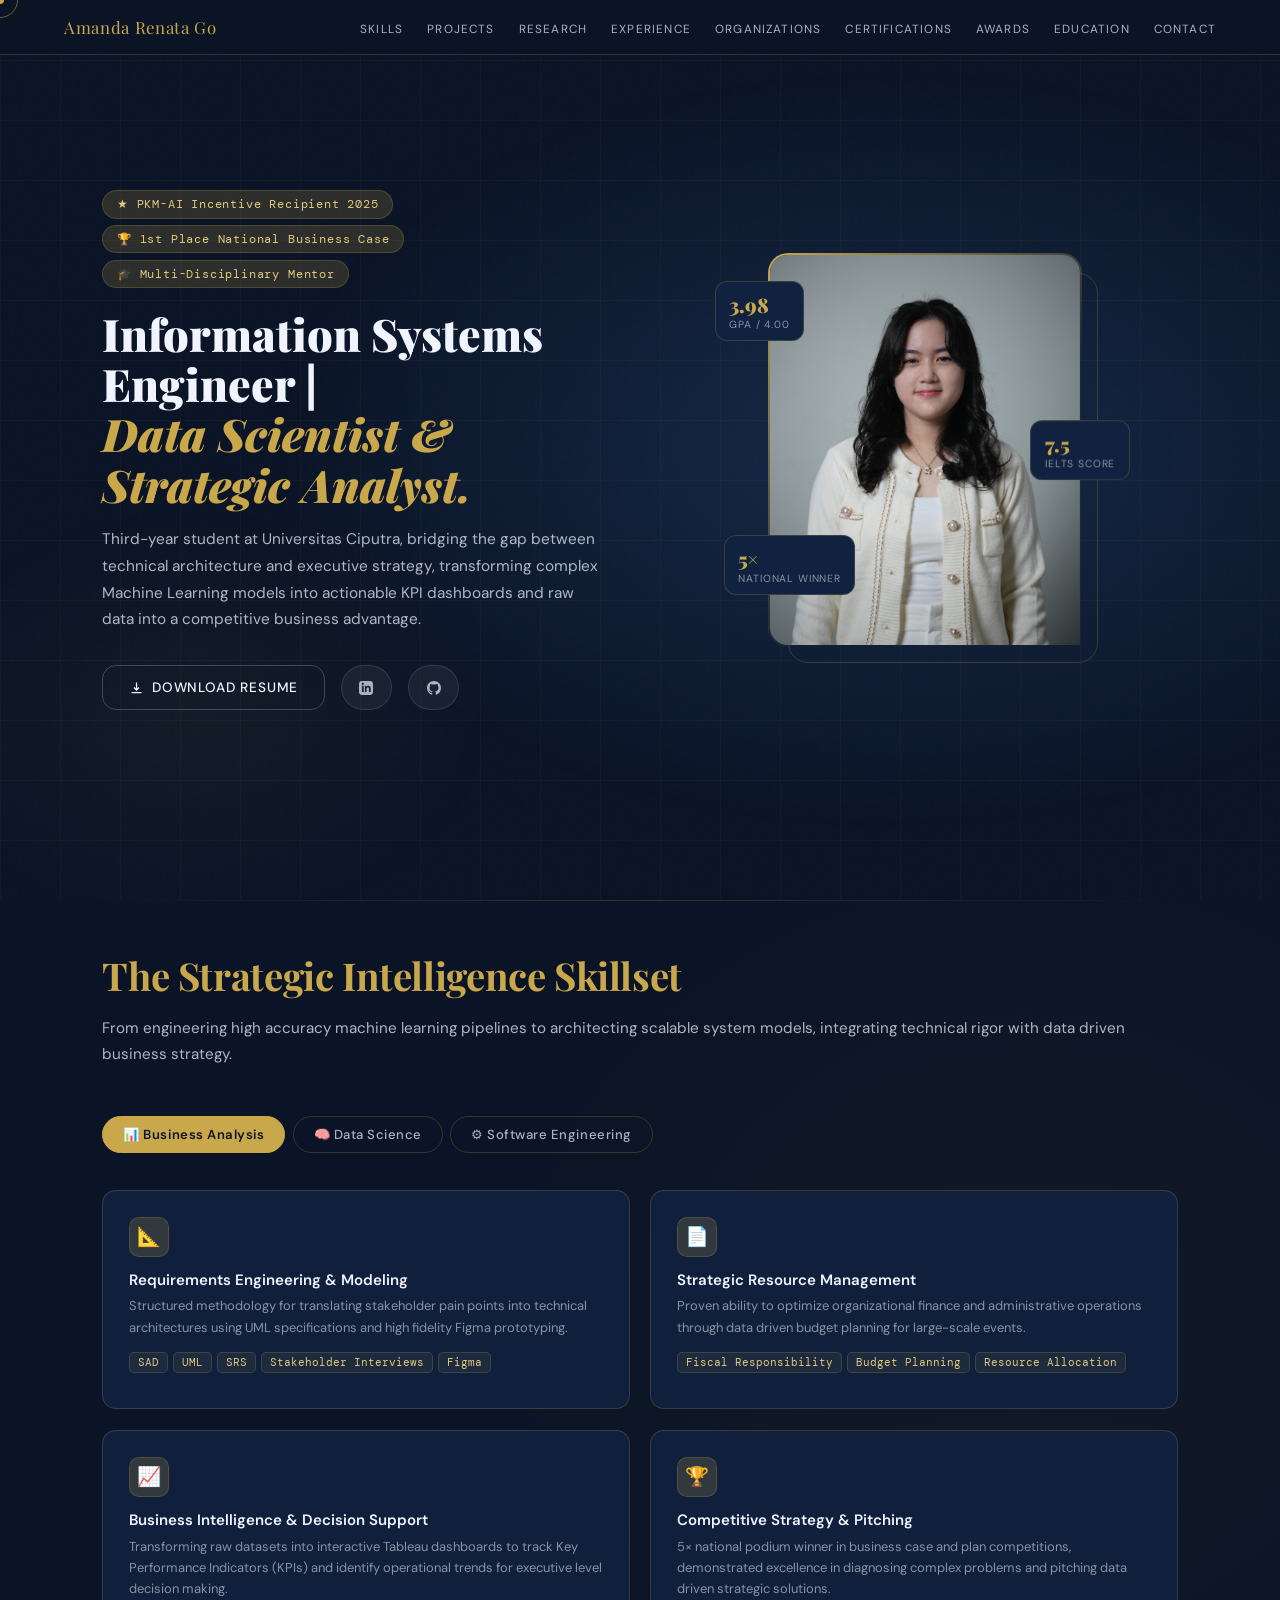
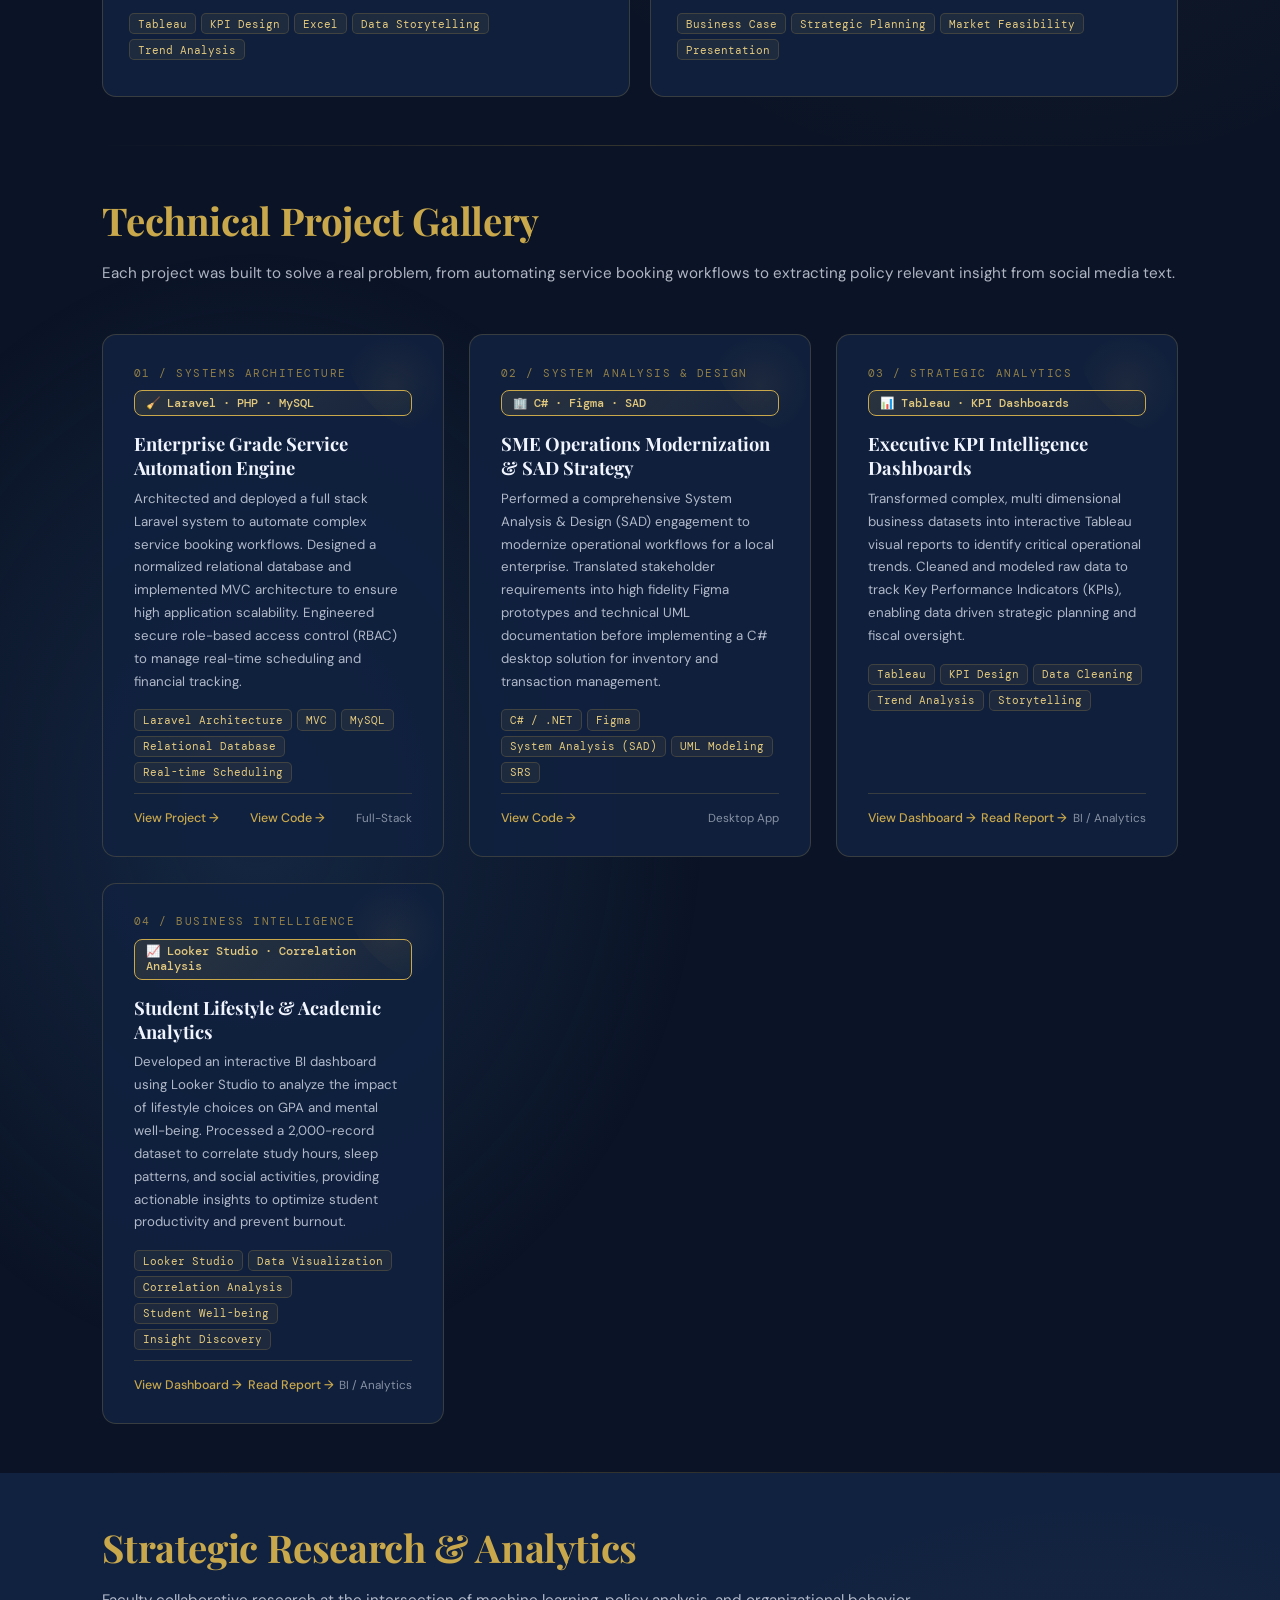
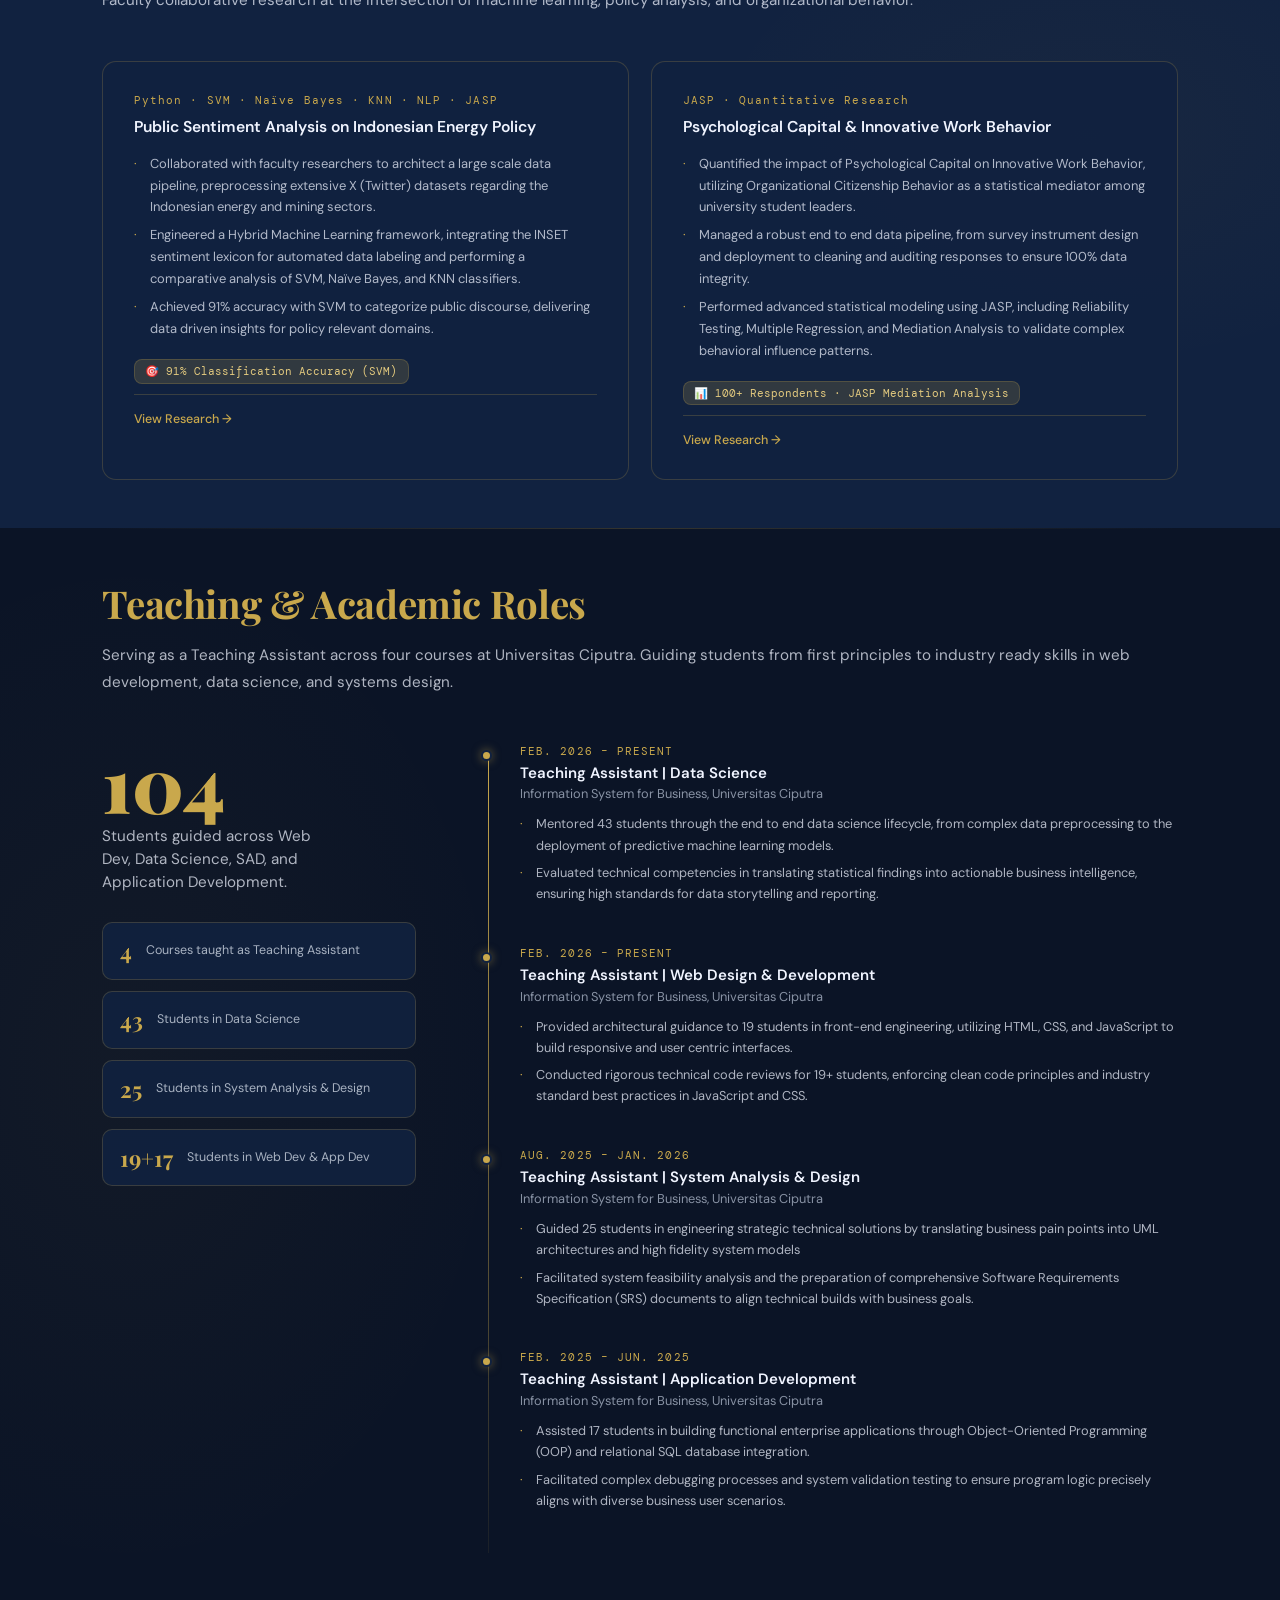
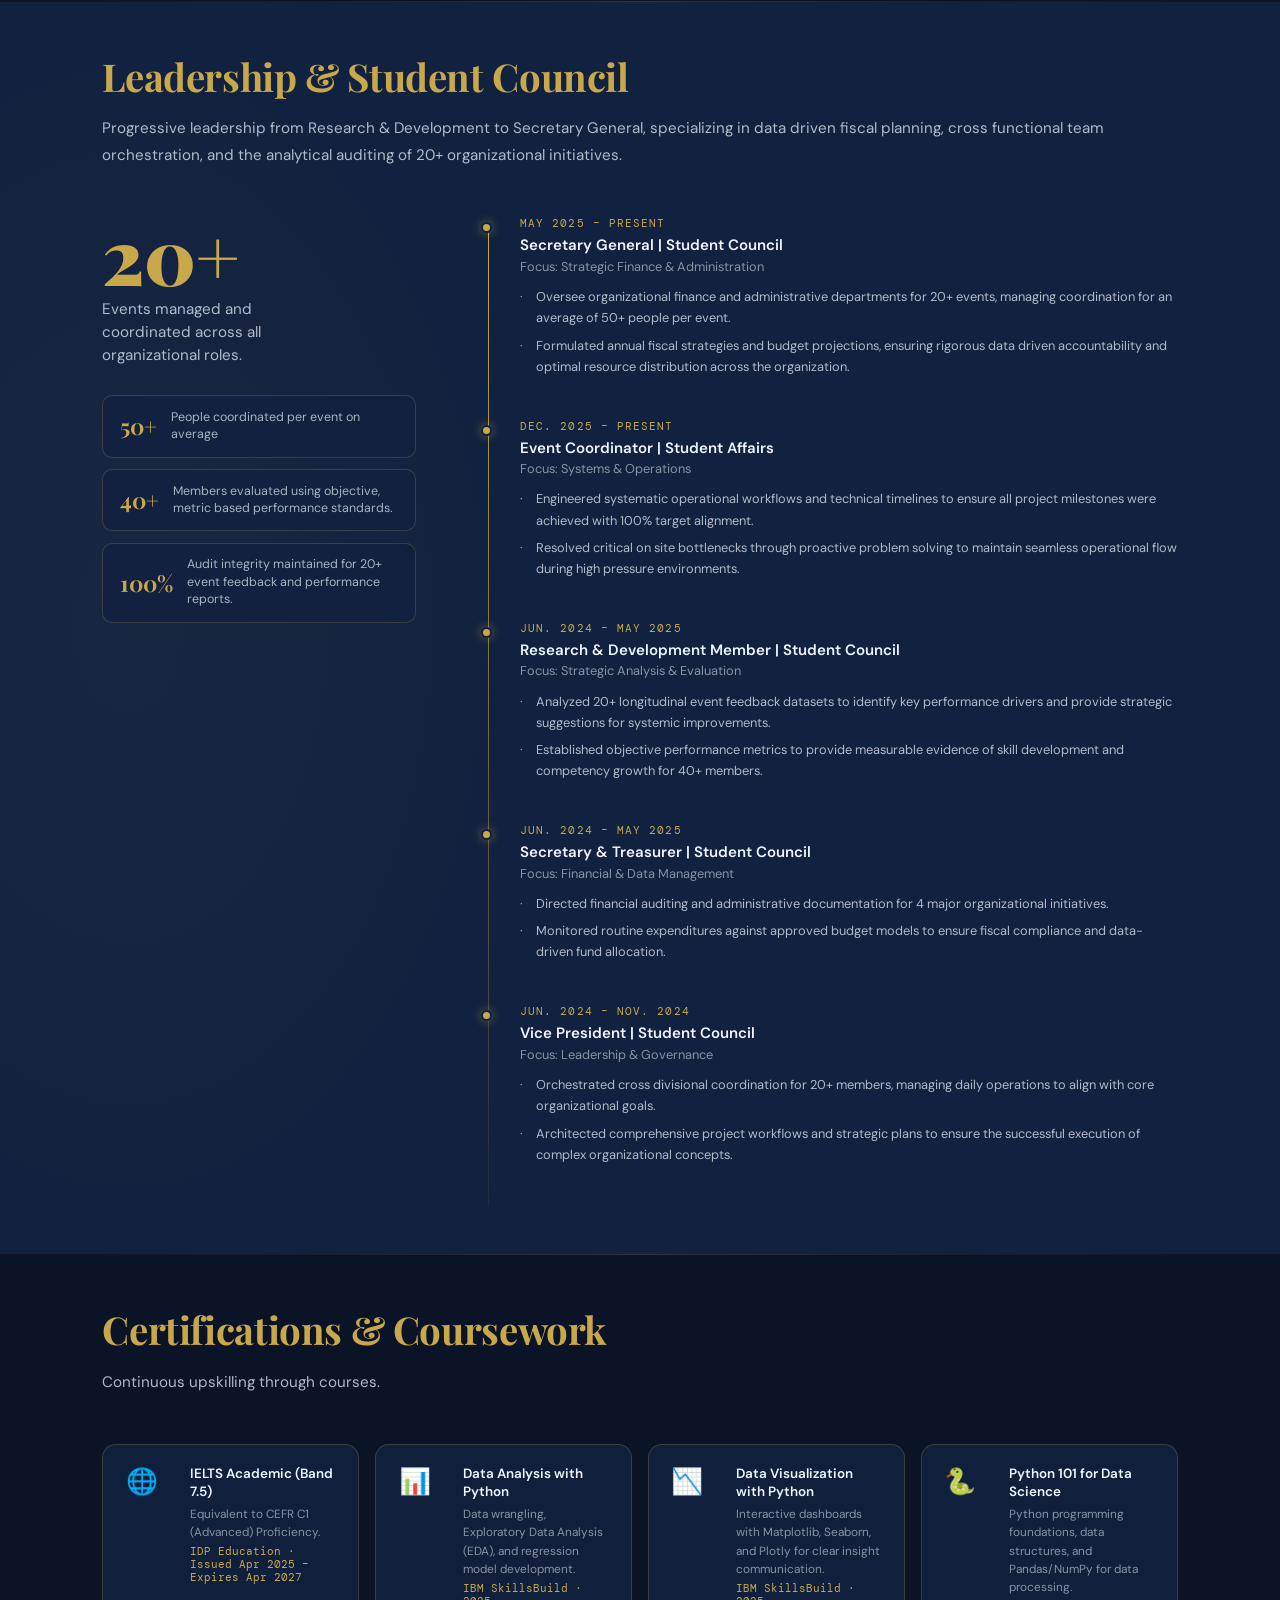
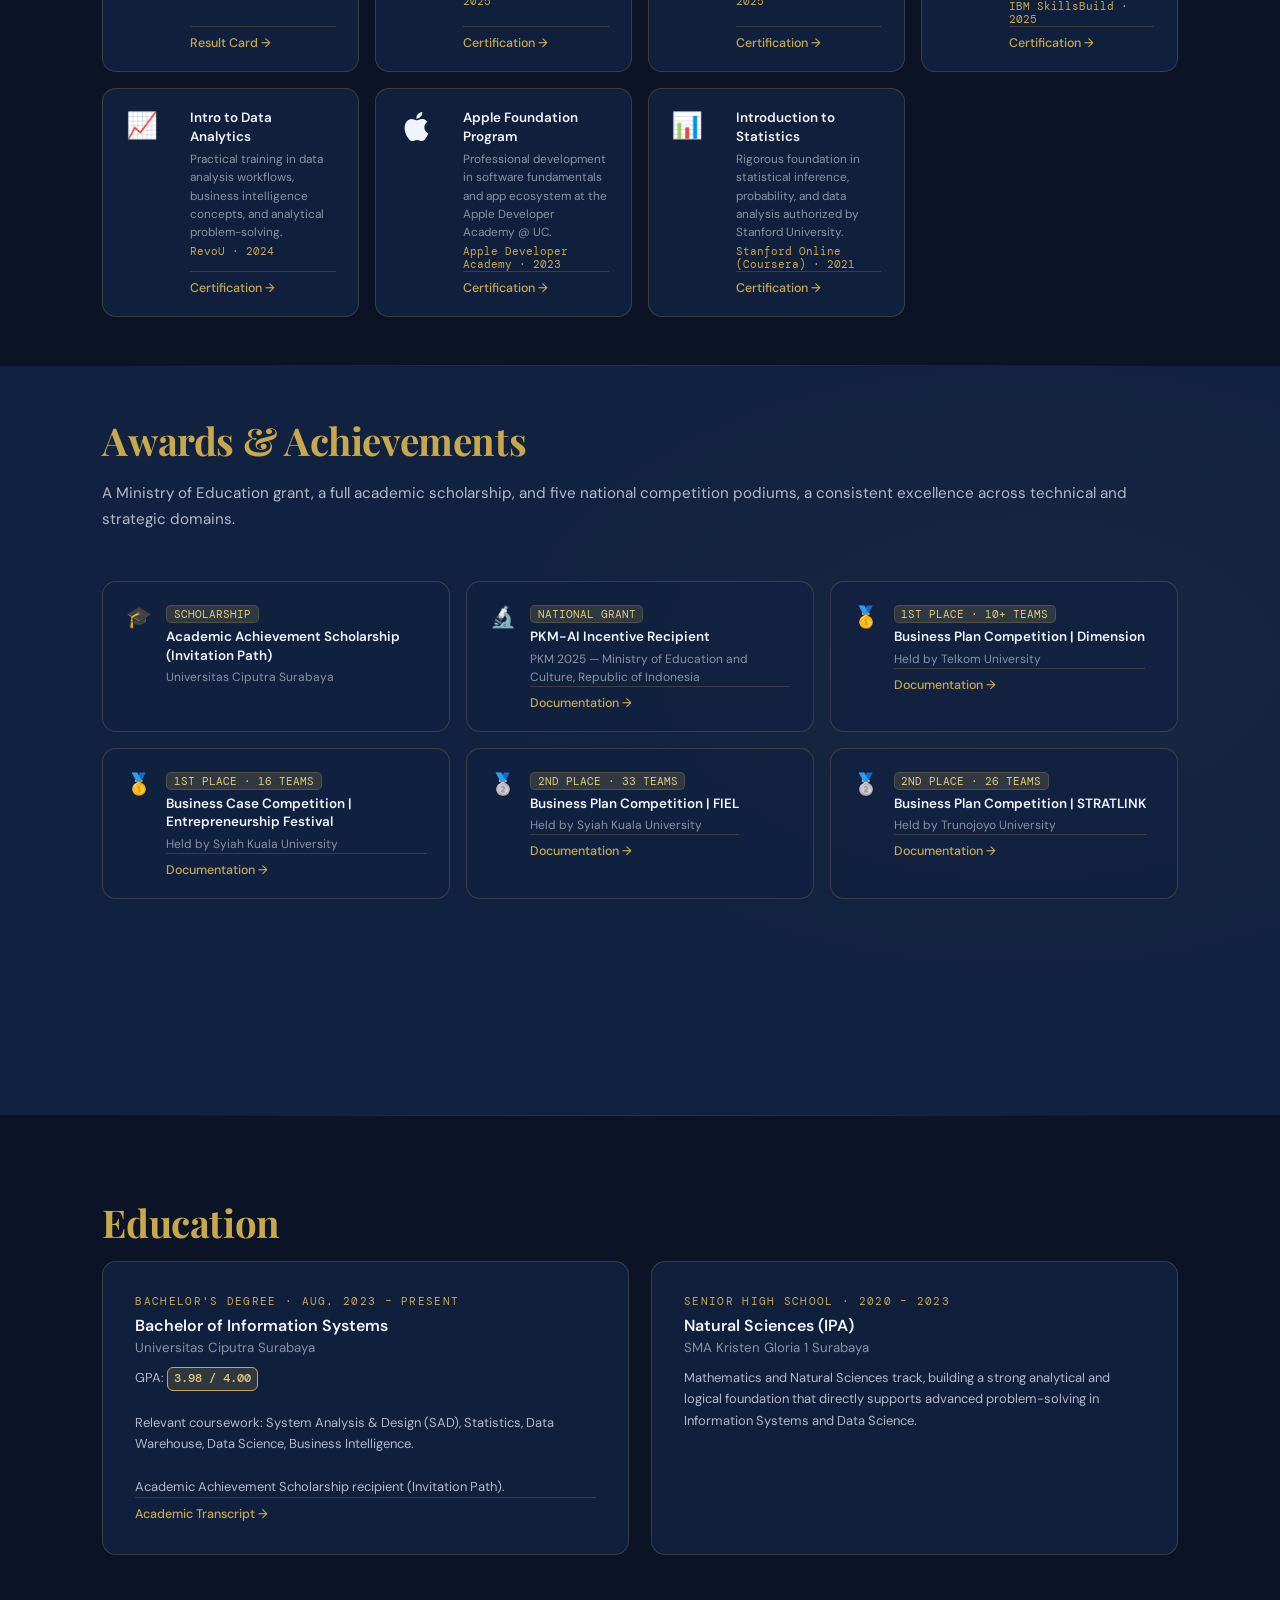
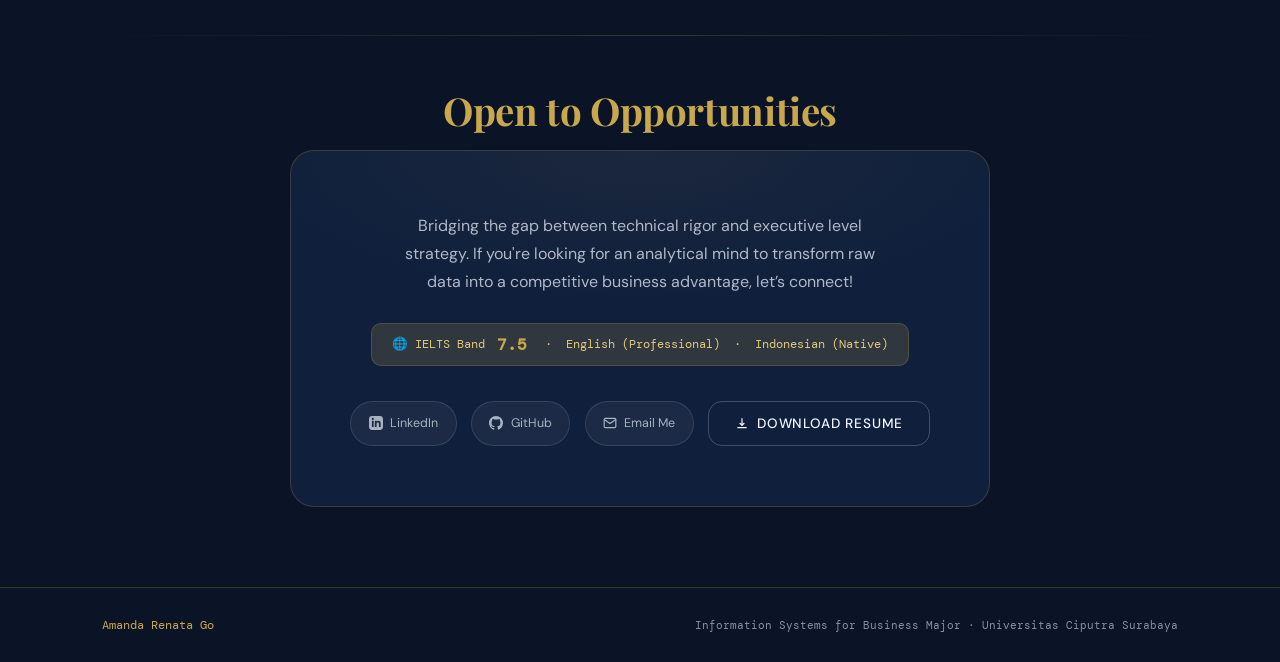
==== commit 558496ae: "added: README.md" ====
--- a/index.html
+++ b/index.html
@@ -71,11 +71,9 @@
       </a>
       <a href="https://www.linkedin.com/in/amandarenata05/" target="_blank" class="contact-badge">
         <svg width="14" height="14" viewBox="0 0 24 24" fill="currentColor"><path d="M19 0h-14c-2.761 0-5 2.239-5 5v14c0 2.761 2.239 5 5 5h14c2.762 0 5-2.239 5-5v-14c0-2.761-2.238-5-5-5zm-11 19h-3v-11h3v11zm-1.5-12.268c-.966 0-1.75-.79-1.75-1.764s.784-1.764 1.75-1.764 1.75.79 1.75 1.764-.783 1.764-1.75 1.764zm13.5 12.268h-3v-5.604c0-3.368-4-3.113-4 0v5.604h-3v-11h3v1.765c1.396-2.586 7-2.777 7 2.476v6.759z"/></svg>
-        
       </a>
       <a href="https://github.com/amandarenataa" target="_blank" class="contact-badge">
         <svg width="14" height="14" viewBox="0 0 24 24" fill="currentColor"><path d="M12 0C5.374 0 0 5.373 0 12c0 5.302 3.438 9.8 8.207 11.387.599.111.793-.261.793-.577v-2.234c-3.338.726-4.033-1.416-4.033-1.416-.546-1.387-1.333-1.756-1.333-1.756-1.089-.745.083-.729.083-.729 1.205.084 1.839 1.237 1.839 1.237 1.07 1.834 2.807 1.304 3.492.997.107-.775.418-1.305.762-1.604-2.665-.305-5.467-1.334-5.467-5.931 0-1.311.469-2.381 1.236-3.221-.124-.303-.535-1.524.117-3.176 0 0 1.008-.322 3.301 1.23A11.509 11.509 0 0112 5.803c1.02.005 2.047.138 3.006.404 2.291-1.552 3.297-1.23 3.297-1.23.653 1.653.242 2.874.118 3.176.77.84 1.235 1.911 1.235 3.221 0 4.609-2.807 5.624-5.479 5.921.43.372.823 1.102.823 2.222v3.293c0 .319.192.694.801.576C20.566 21.797 24 17.3 24 12c0-6.627-5.373-12-12-12z"/></svg>
-        
       </a>
     </div>
   </div>
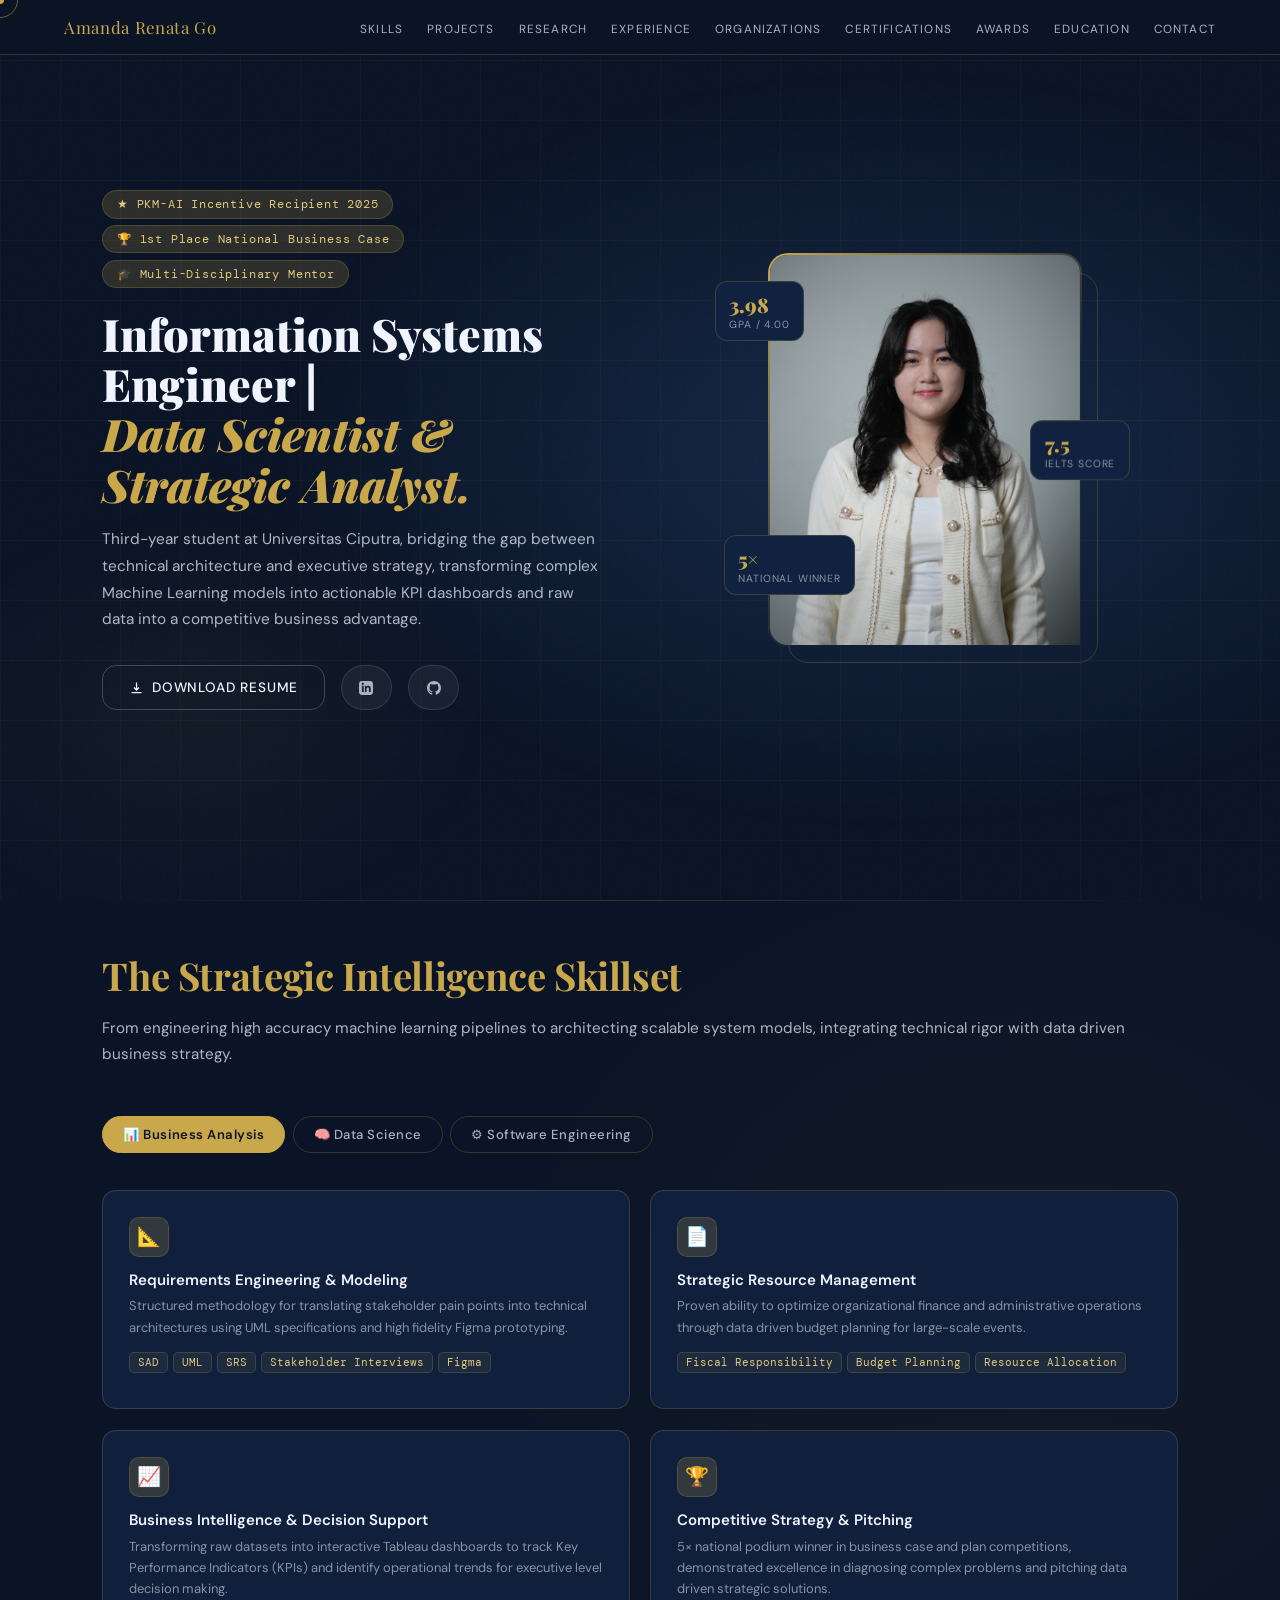
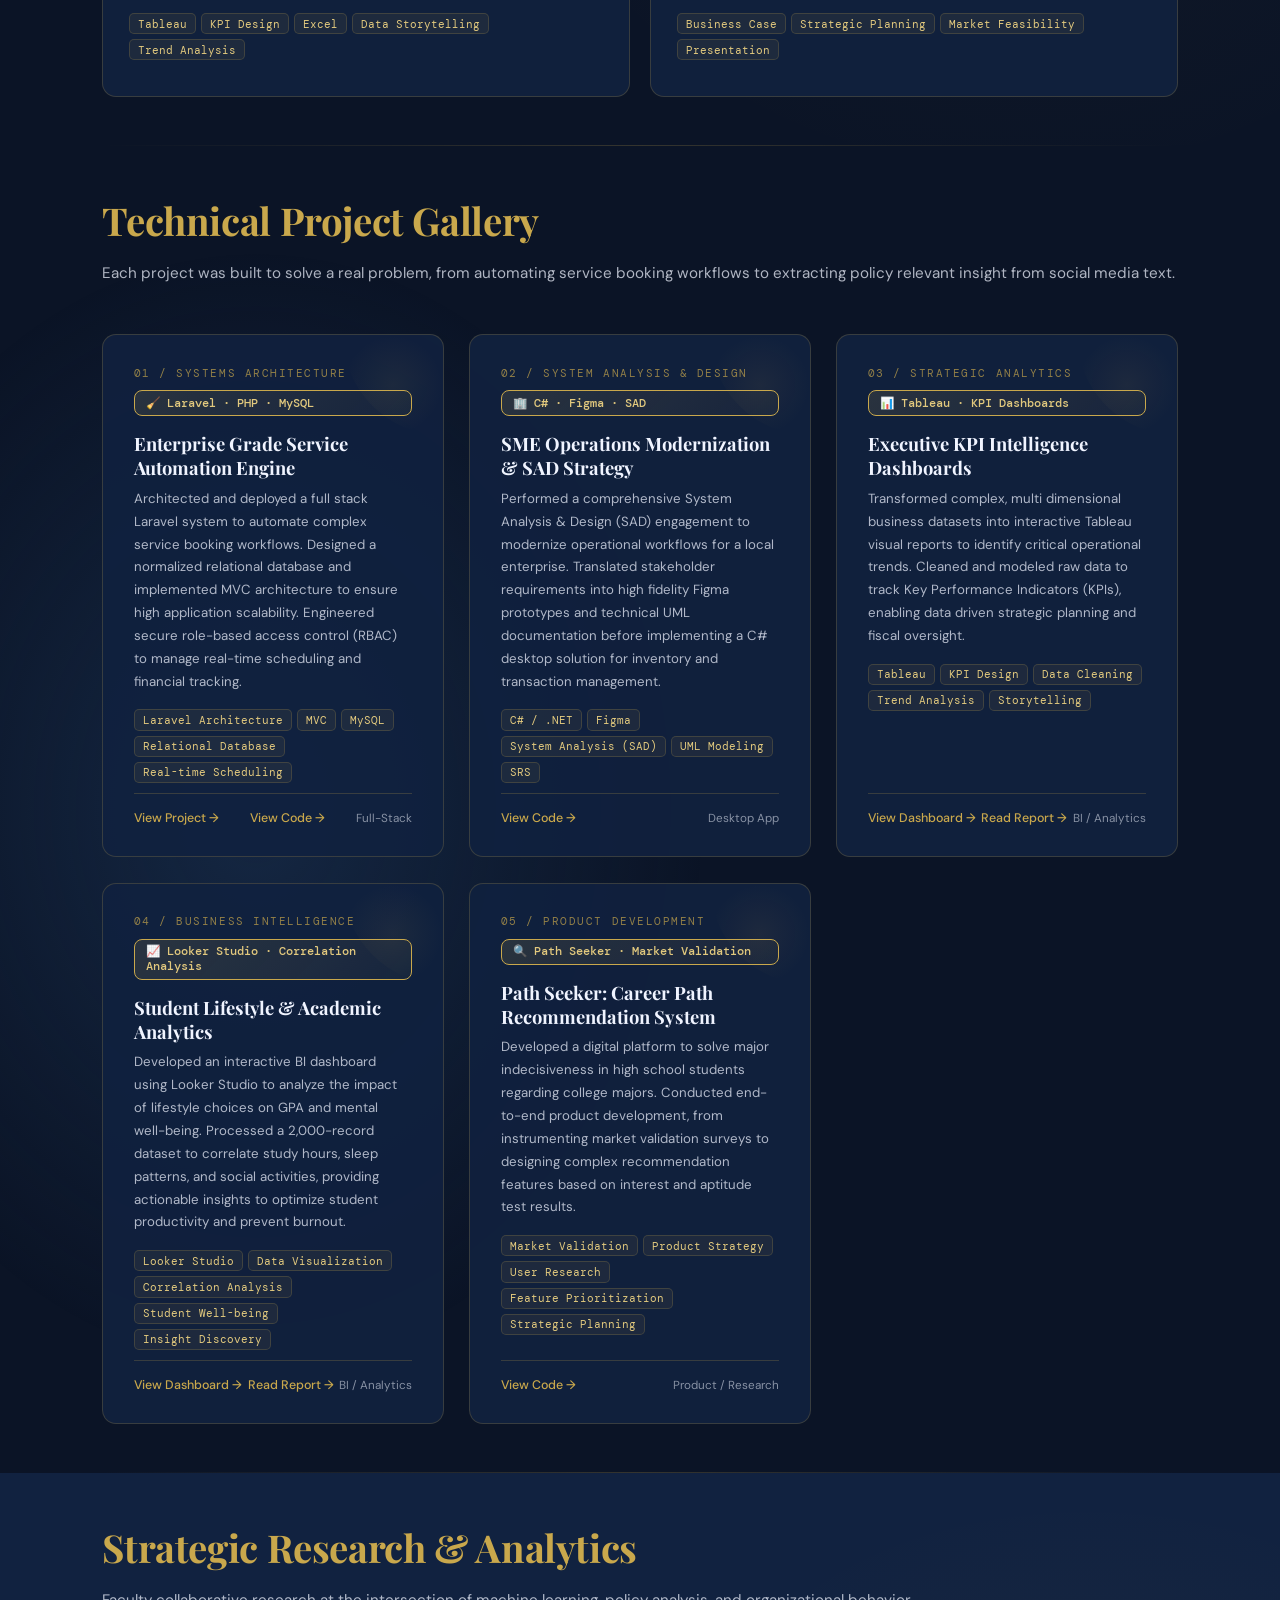
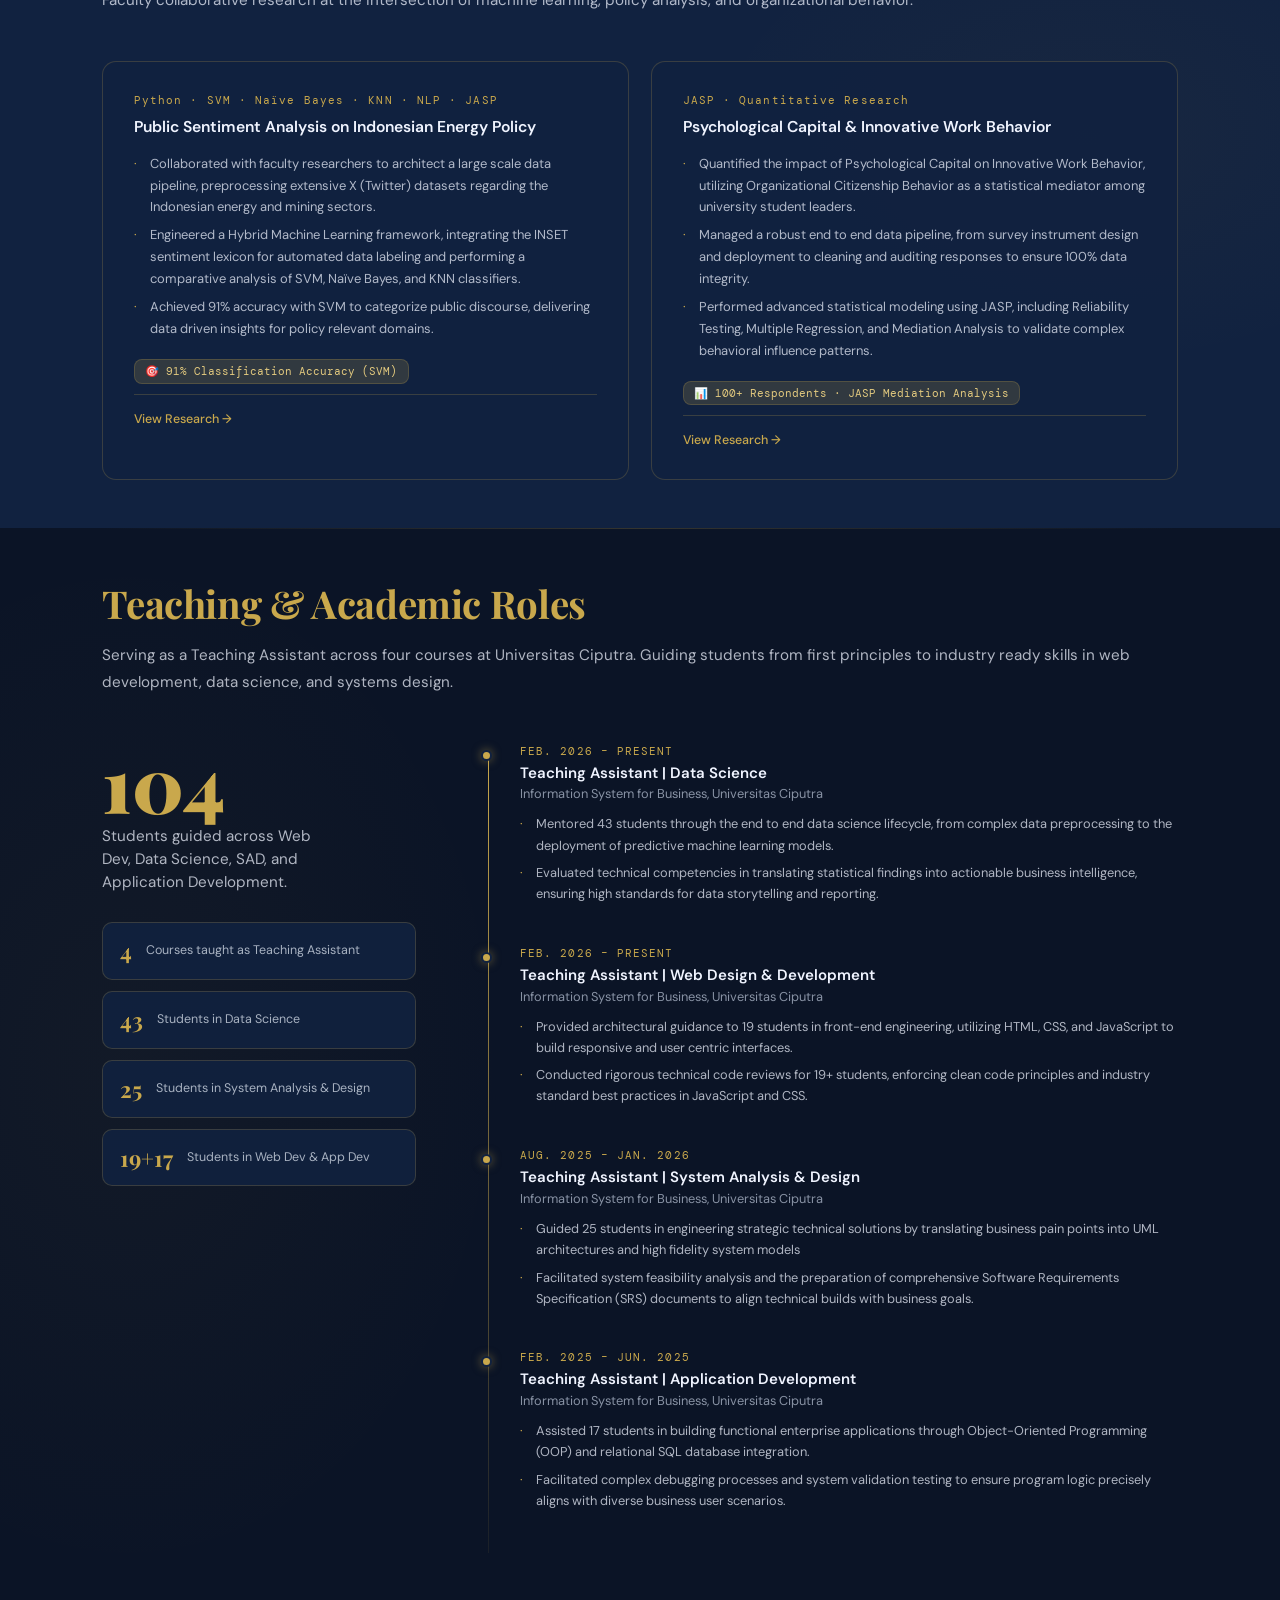
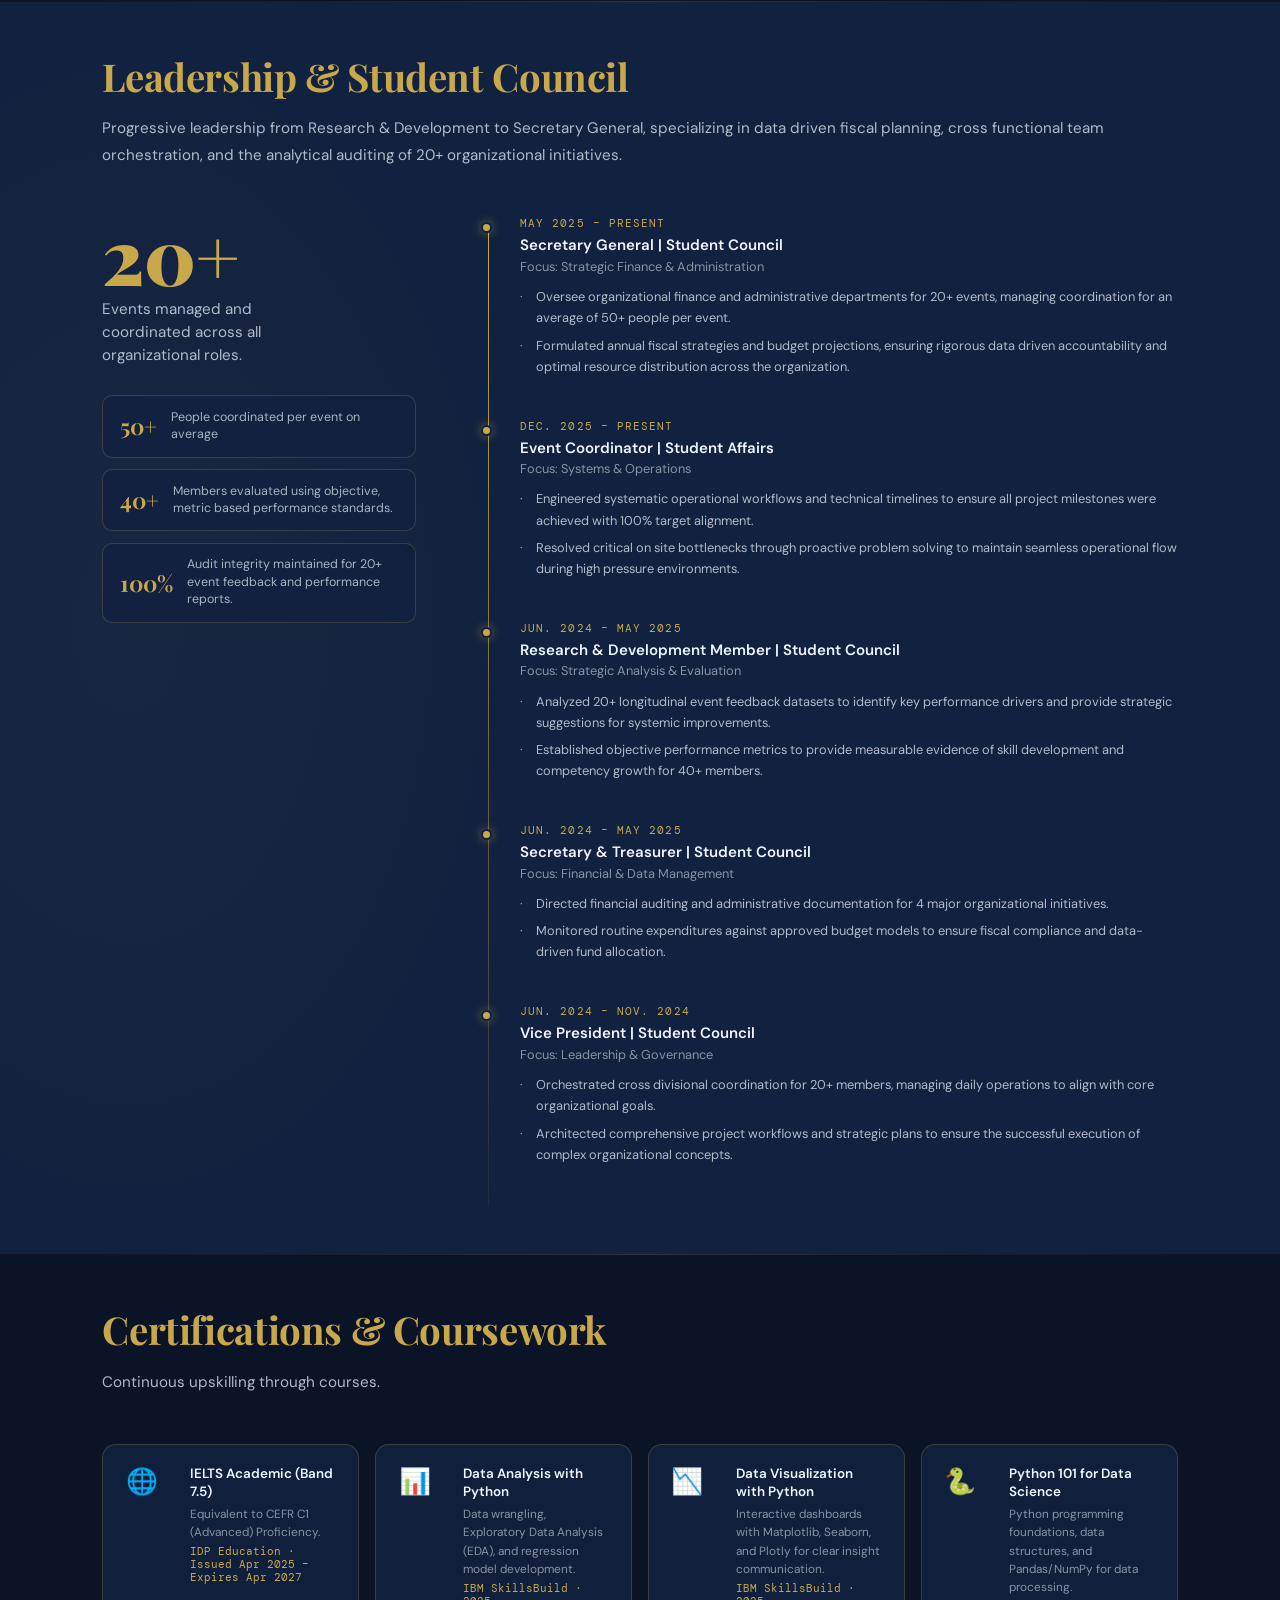
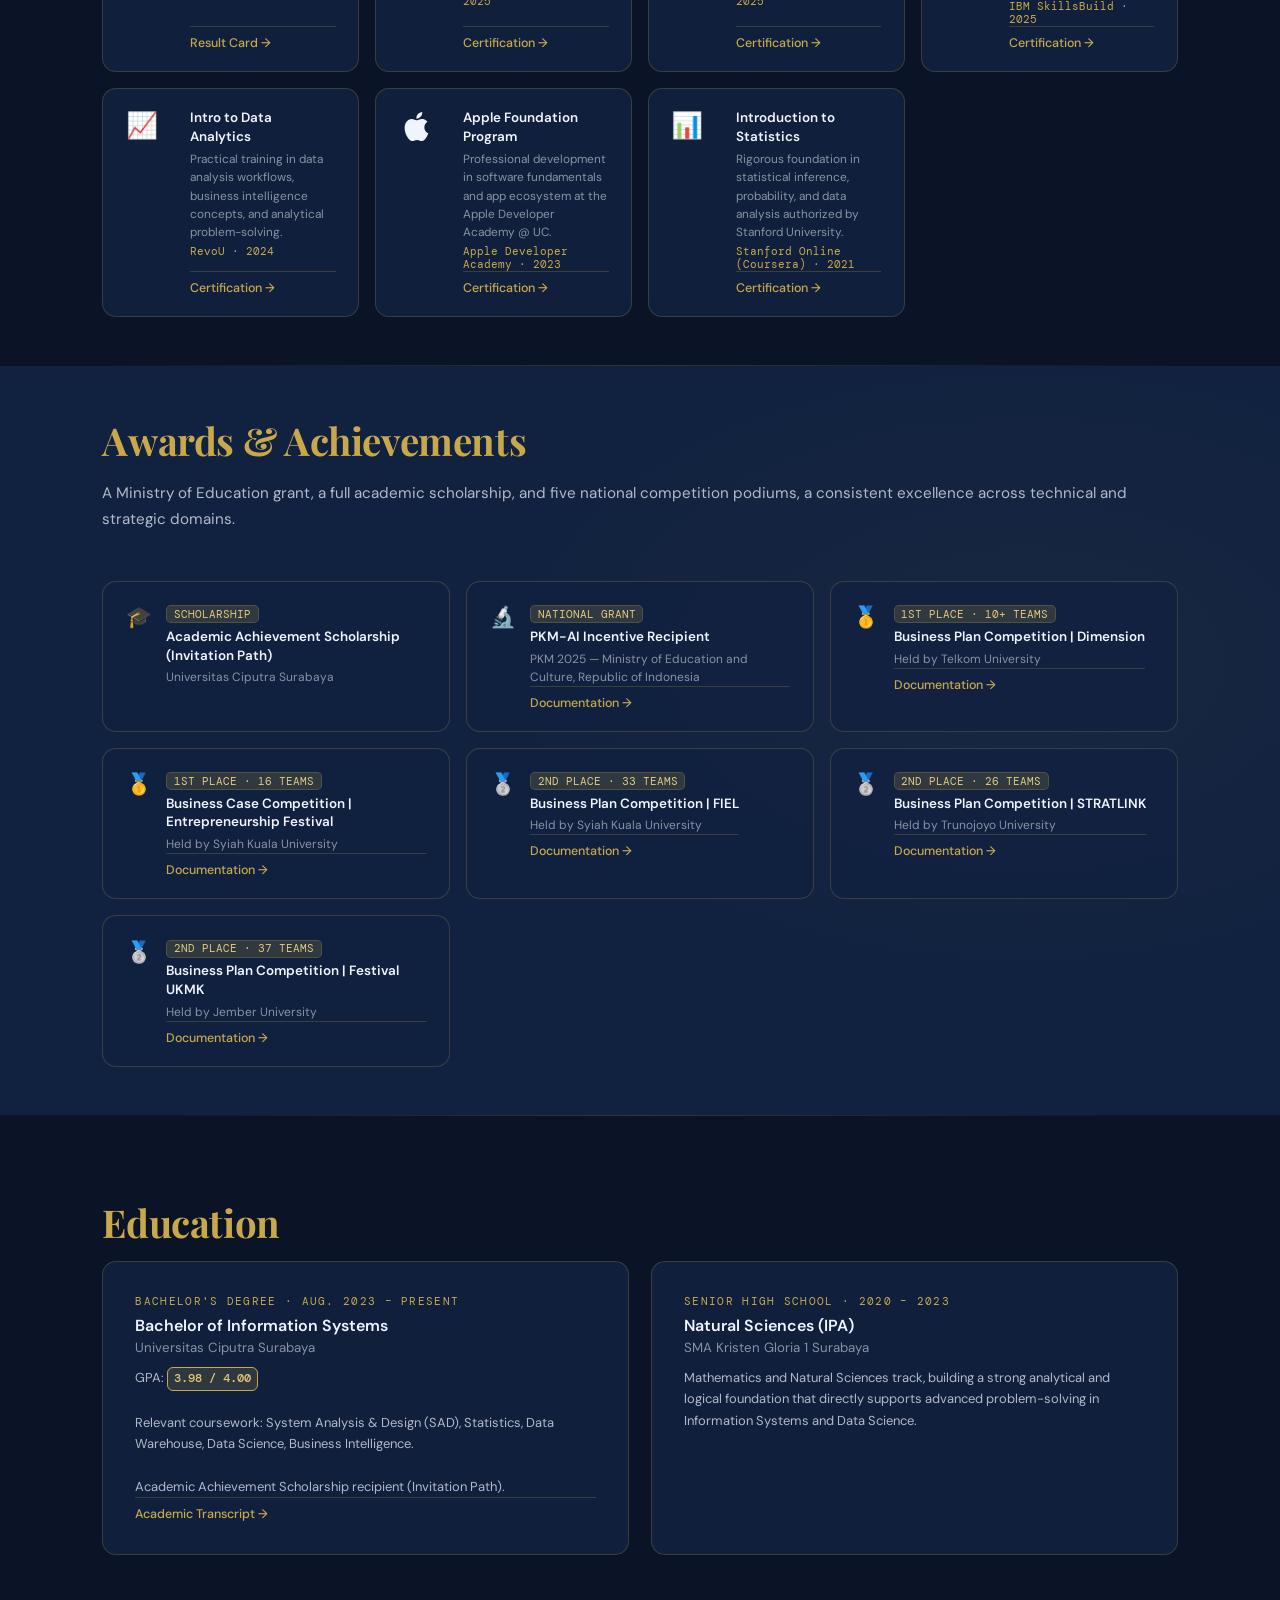
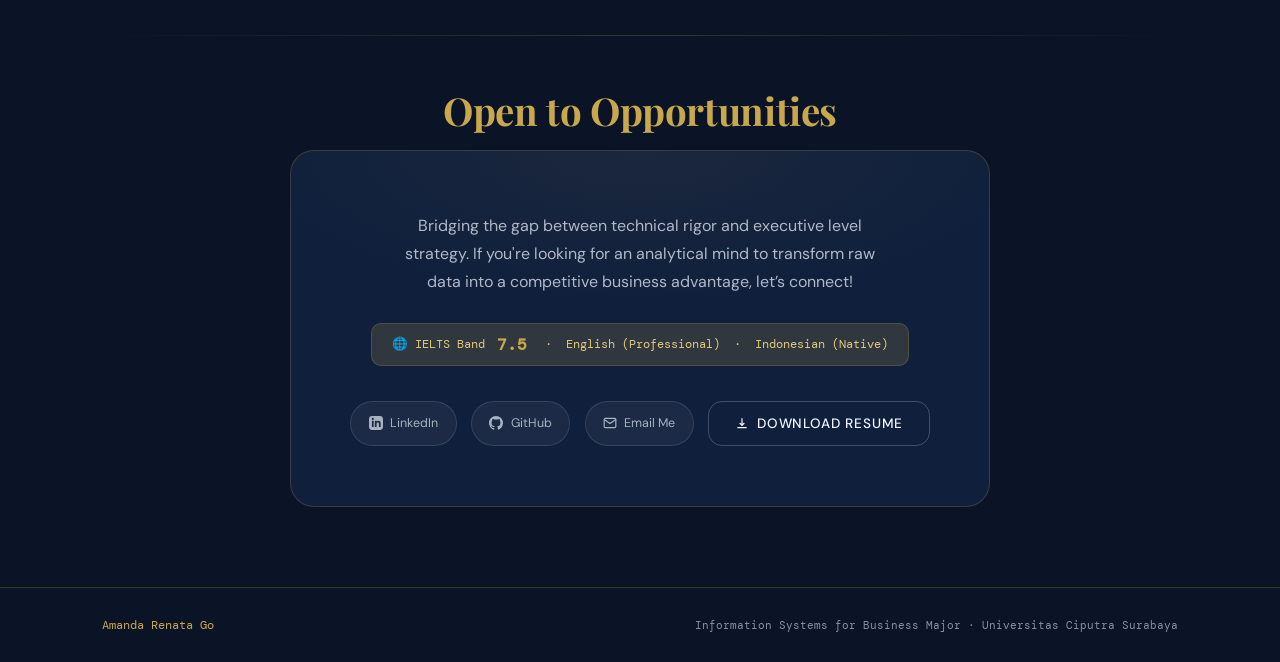
==== commit 51df70f4: "added new project" ====
--- a/index.html
+++ b/index.html
@@ -264,6 +264,29 @@
           <span style="font-size:0.73rem;color:var(--slate)">BI / Analytics</span>
       </div>
   </div>
+    <div class="project-card">
+      <div class="project-accent"></div>
+      <div class="project-num">05 / PRODUCT DEVELOPMENT</div>
+      <div class="project-badge">&#128269; Path Seeker &middot; Market Validation</div>
+      <h3>Path Seeker: Career Path Recommendation System</h3>
+      <p>
+          Developed a digital platform to solve major indecisiveness in high school students regarding college majors. 
+          Conducted end-to-end product development, from instrumenting market validation surveys to designing 
+          complex recommendation features based on interest and aptitude test results.
+      </p>
+      <div class="skill-tags">
+          <span class="tag">Market Validation</span>
+          <span class="tag">Product Strategy</span>
+          <span class="tag">User Research</span>
+          <span class="tag">Feature Prioritization</span>
+          <span class="tag">Strategic Planning</span>
+      </div>
+      <div class="project-footer">
+          <!-- <a href="" target="_blank" class="project-link">View Project &rarr;</a>  -->
+          <a href="https://github.com/amandarenataa/Path-Seeker" target="_blank" class="project-link">View Code &rarr;</a> 
+          <span style="font-size:0.73rem;color:var(--slate)">Product / Research</span>
+      </div>
+  </div>
   </div>
 </section>
 
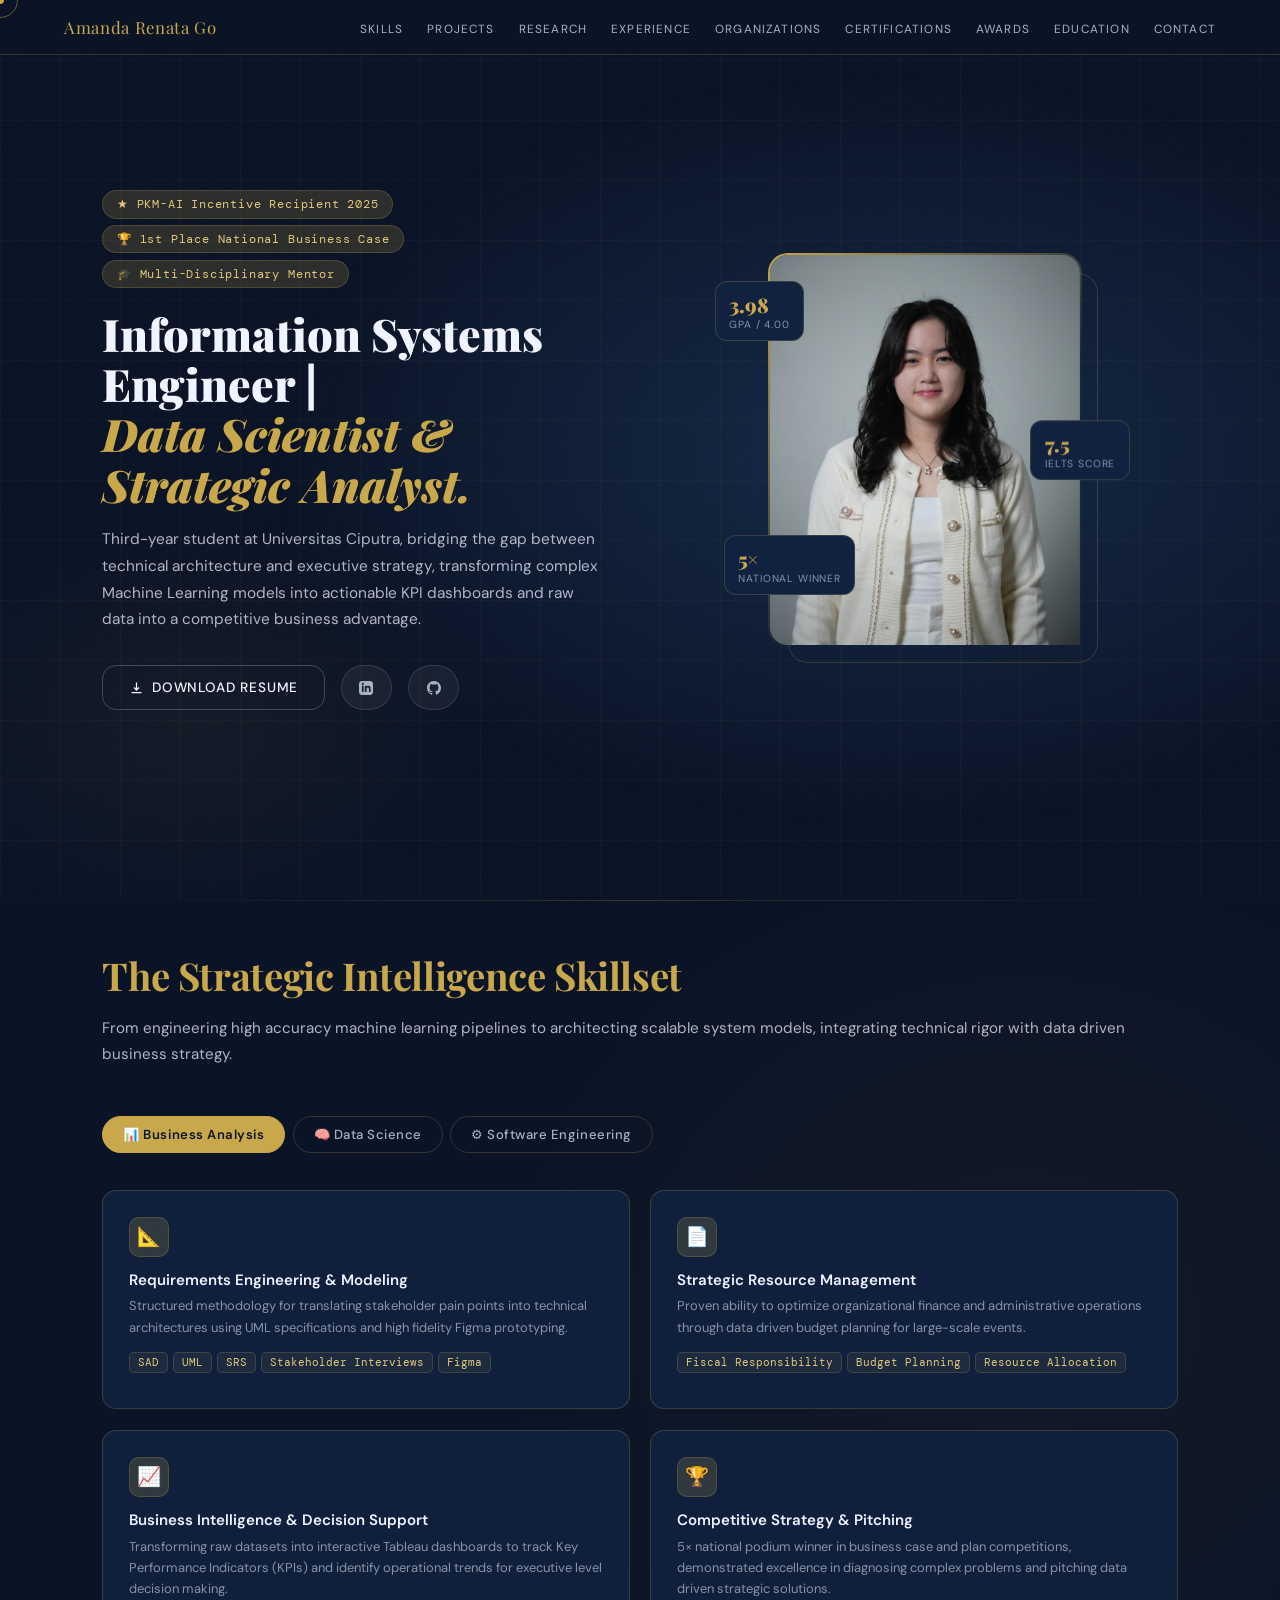
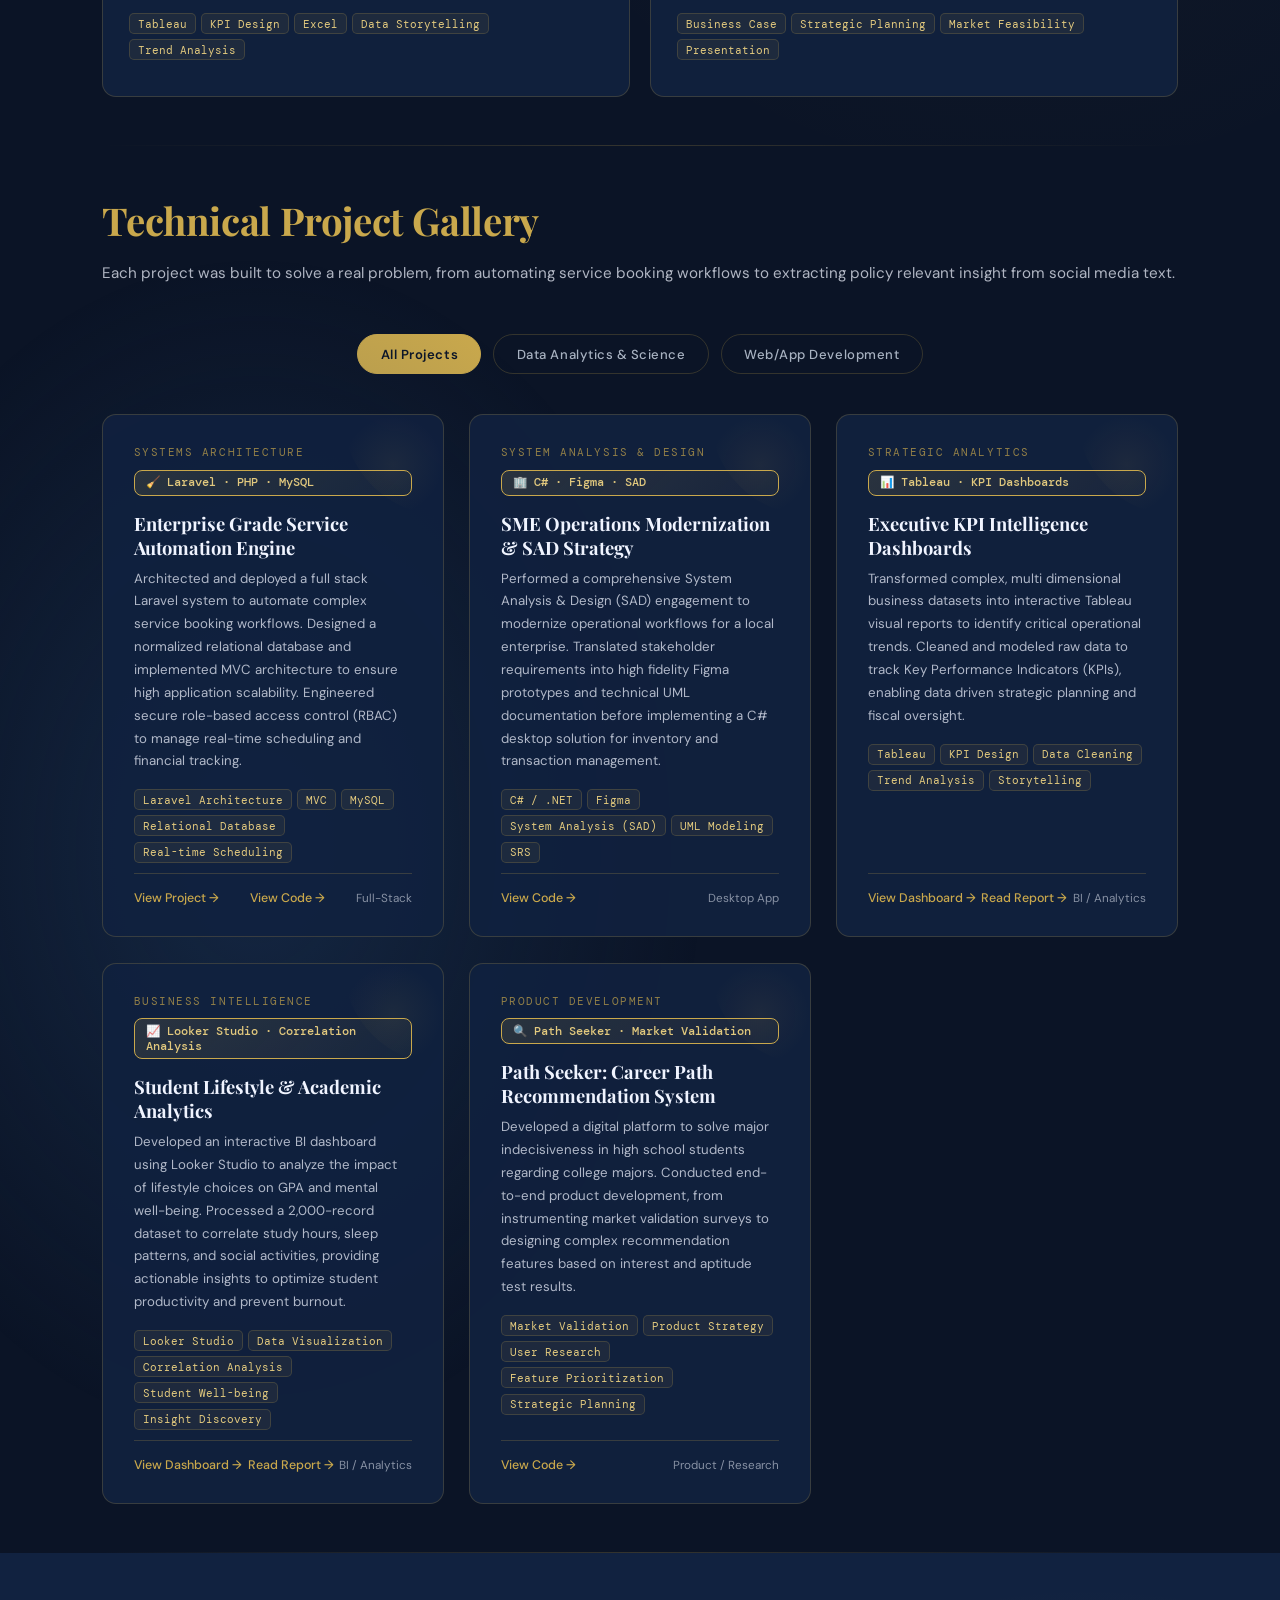
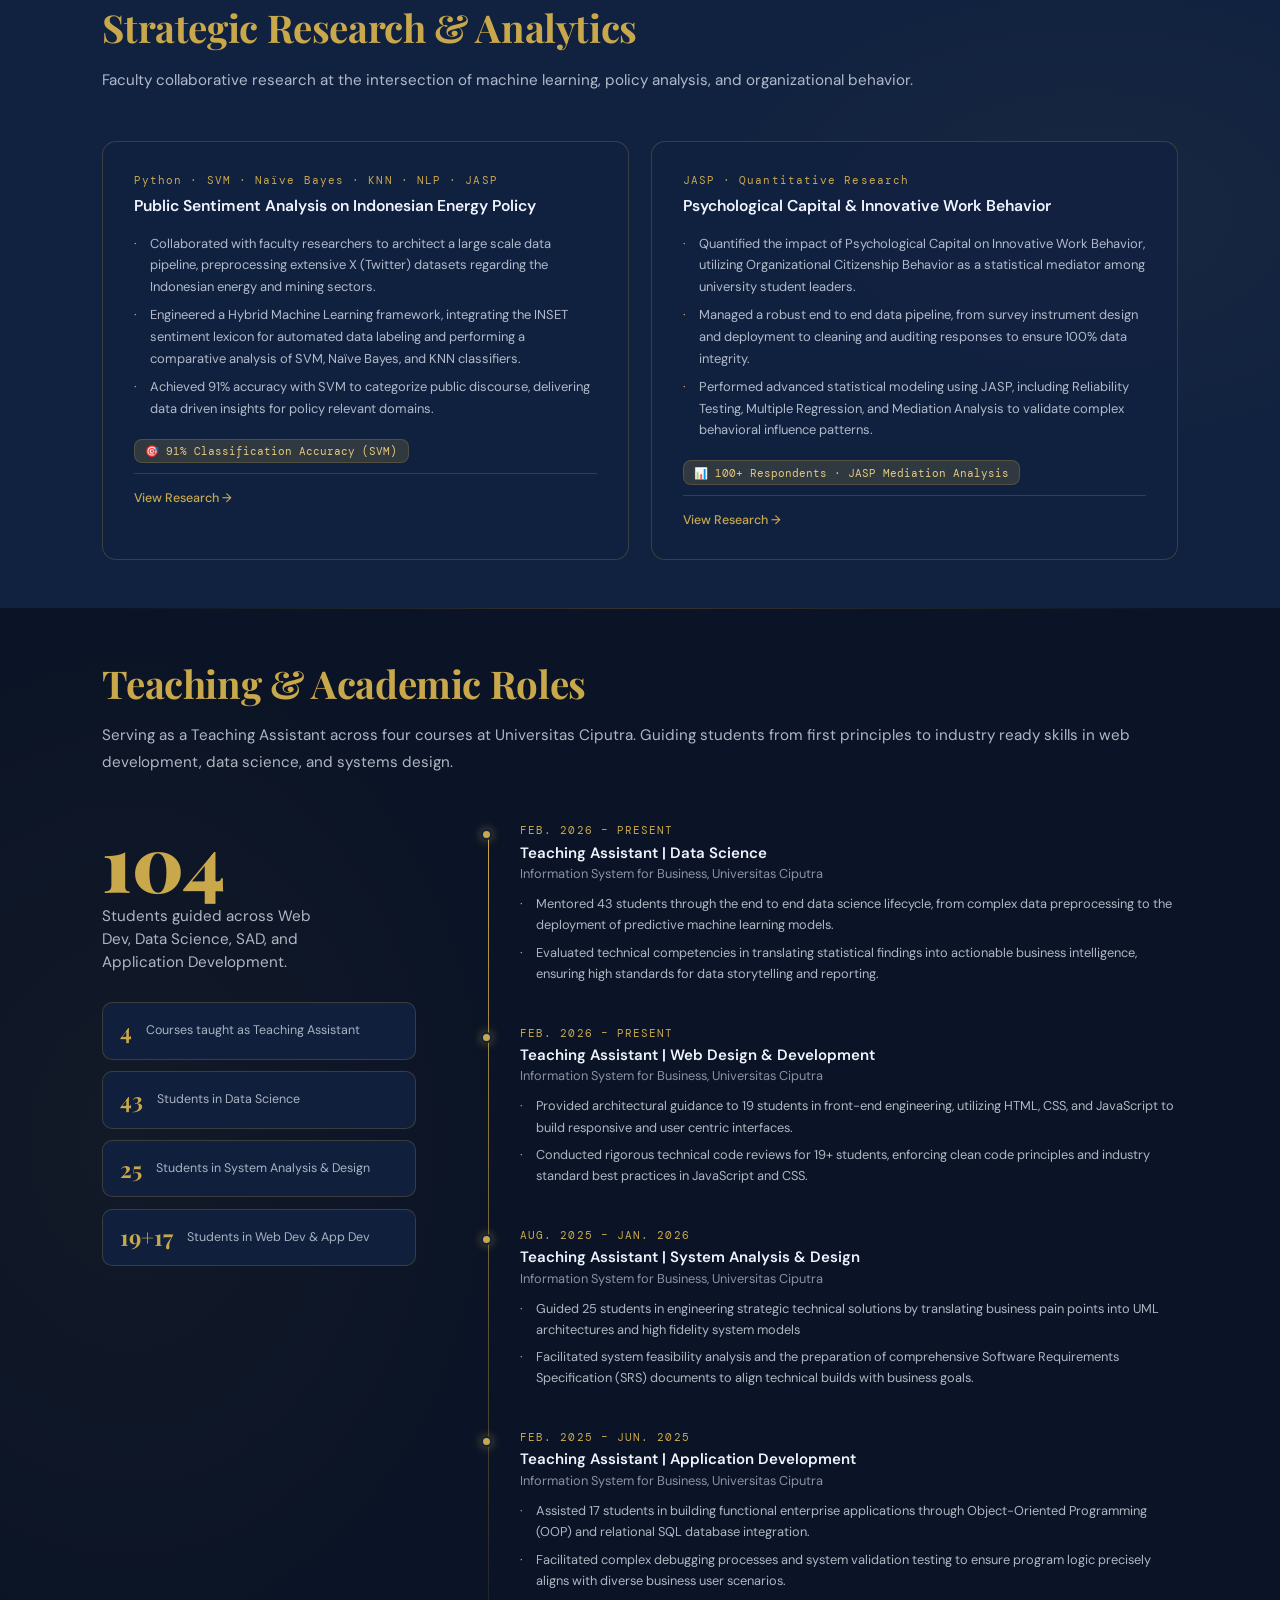
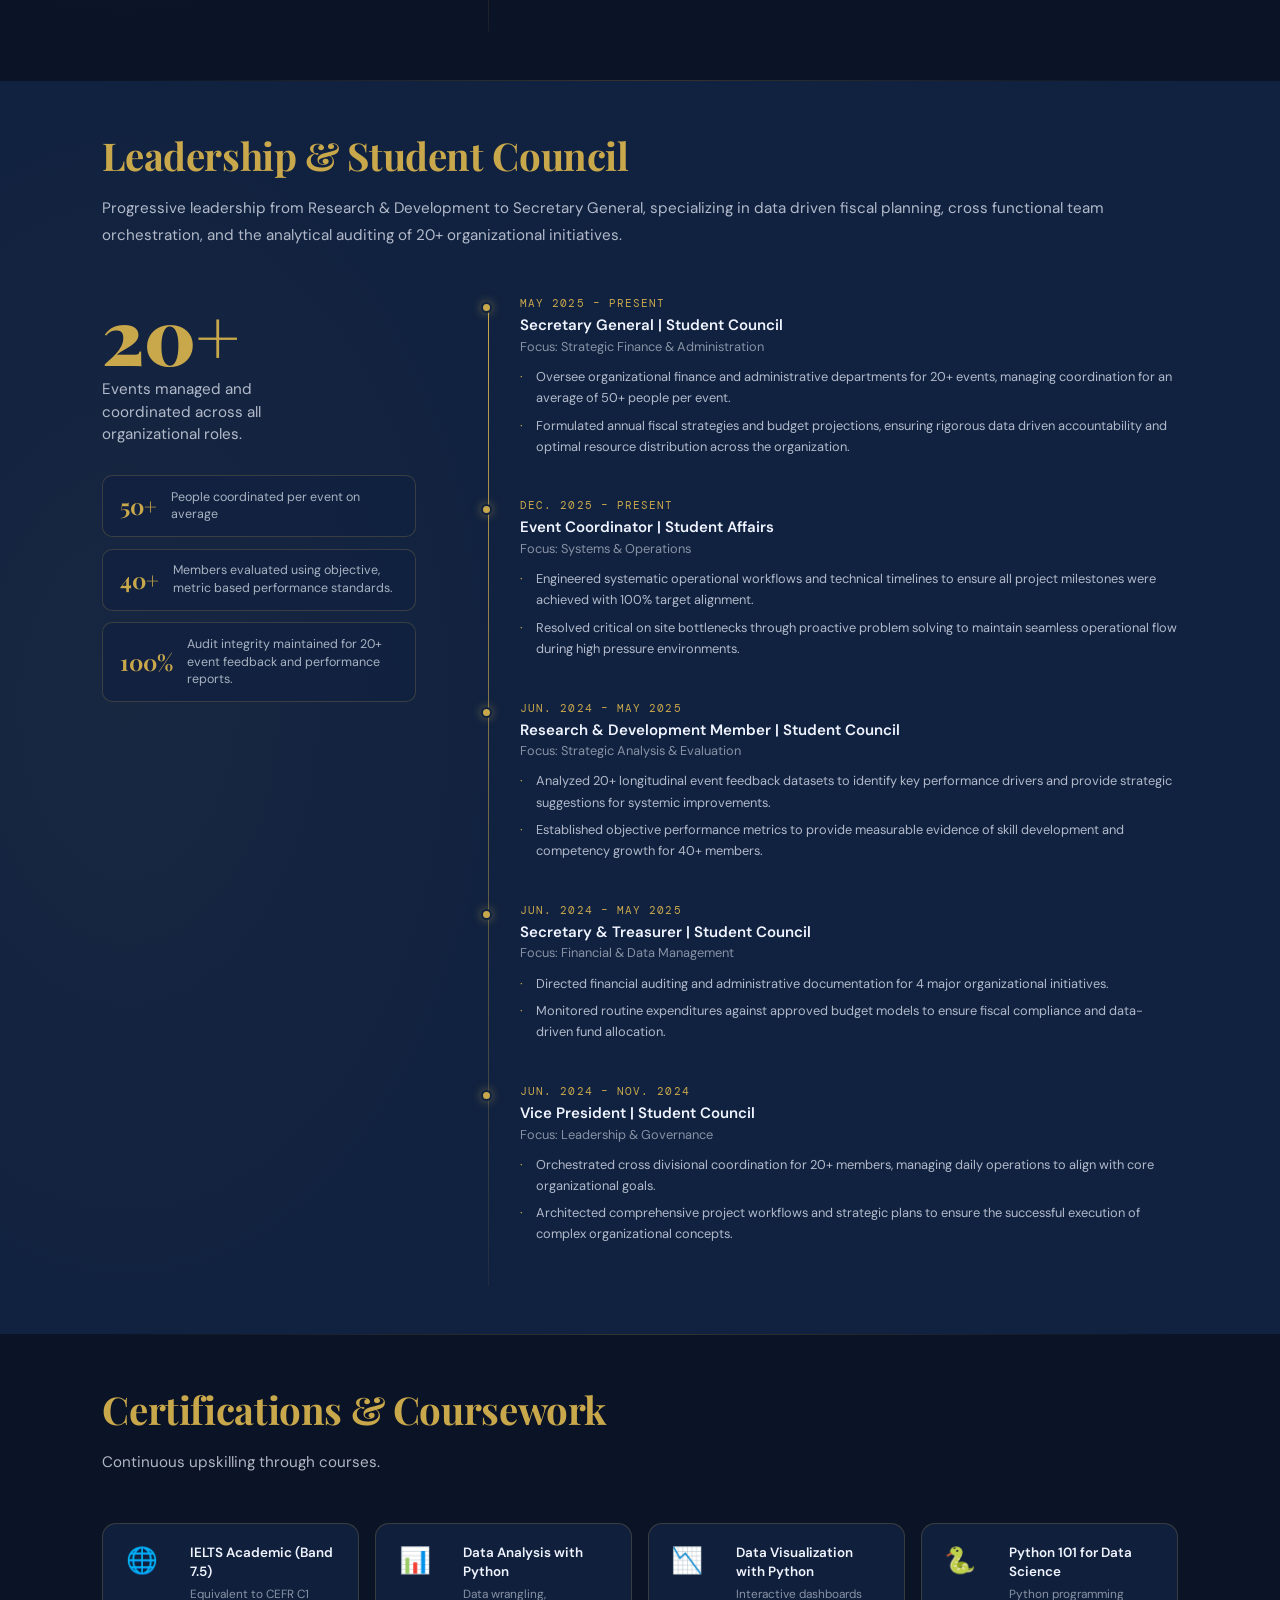
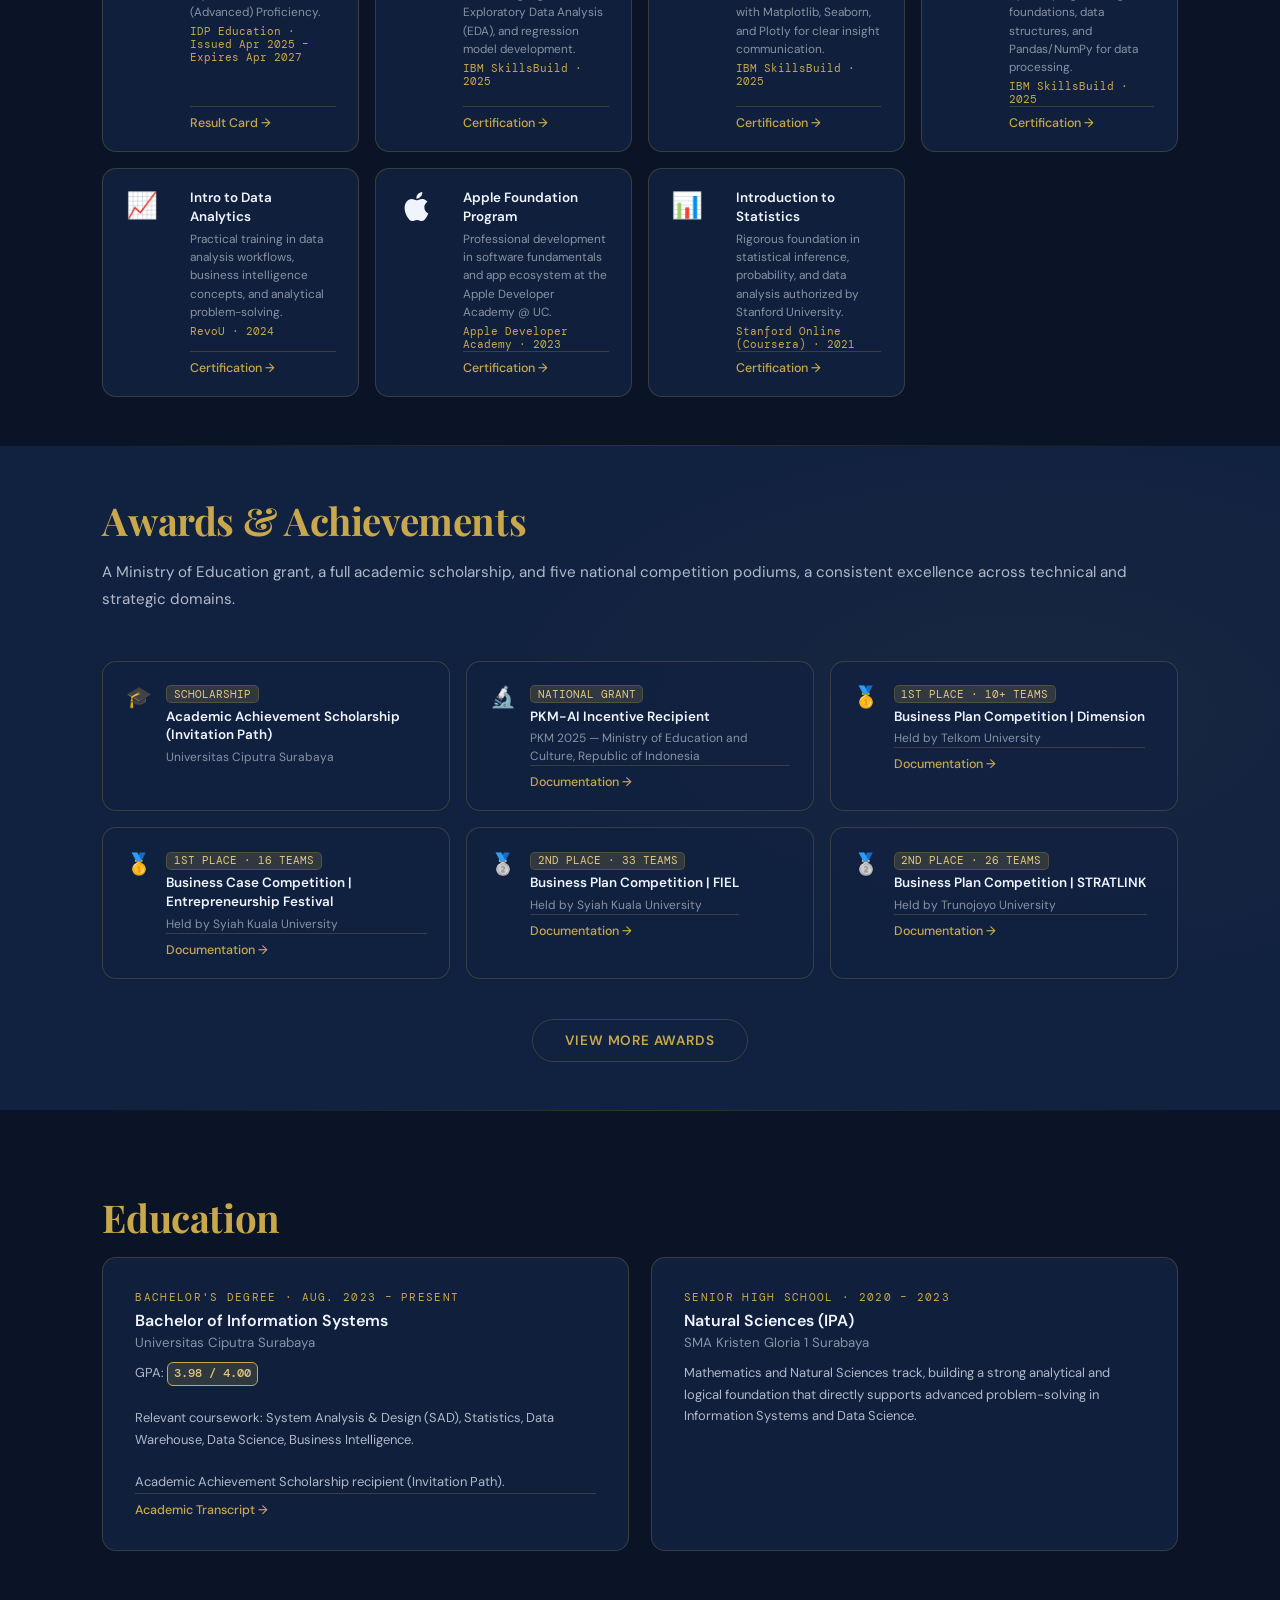
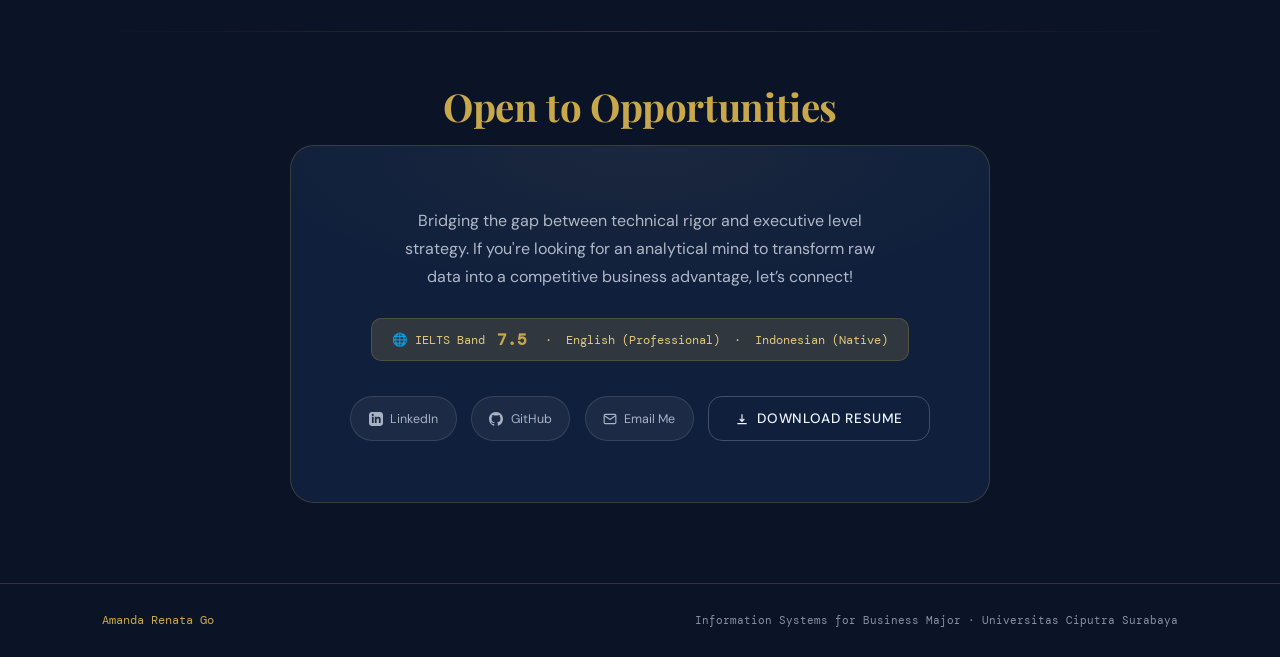
==== commit 9582b699: "changed: index.html, script.js, style.css" ====
--- a/index.html
+++ b/index.html
@@ -202,10 +202,18 @@
   <!-- <div class="section-label">Selected Work</div> -->
   <h2>Technical Project Gallery</h2>
   <p class="section-desc">Each project was built to solve a real problem, from automating service booking workflows to extracting policy relevant insight from social media text.</p>
+  
+  <!-- Filter Buttons -->
+  <div class="filter-buttons">
+    <button class="filter-btn active" data-filter="all">All Projects</button>
+    <button class="filter-btn" data-filter="data">Data Analytics & Science</button>
+    <button class="filter-btn" data-filter="web">Web/App Development</button>
+  </div>
+  
   <div class="projects-grid">
-    <div class="project-card">
+    <div class="project-card" data-category="web">
       <div class="project-accent"></div>
-      <div class="project-num">01 / SYSTEMS ARCHITECTURE</div>
+      <div class="project-num">SYSTEMS ARCHITECTURE</div>
       <div class="project-badge">&#129529; Laravel &middot; PHP &middot; MySQL</div>
       <h3>Enterprise Grade Service Automation Engine</h3>
       <p>Architected and deployed a full stack Laravel system to automate complex service booking workflows. Designed a normalized relational database and implemented MVC architecture to ensure high application scalability. Engineered secure role-based access control (RBAC) to manage real-time scheduling and financial tracking.</p>
@@ -216,9 +224,9 @@
         <span style="font-size:0.73rem;color:var(--slate)">Full-Stack</span>
       </div>
     </div>
-    <div class="project-card">
+    <div class="project-card" data-category="web">
       <div class="project-accent"></div>
-      <div class="project-num">02 / SYSTEM ANALYSIS & DESIGN</div>
+      <div class="project-num">SYSTEM ANALYSIS & DESIGN</div>
       <div class="project-badge">&#127970; C# &middot; Figma &middot; SAD</div>
       <h3>SME Operations Modernization & SAD Strategy</h3>
       <p>Performed a comprehensive System Analysis & Design (SAD) engagement to modernize operational workflows for a local enterprise. Translated stakeholder requirements into high fidelity Figma prototypes and technical UML documentation before implementing a C# desktop solution for inventory and transaction management.</p>
@@ -228,9 +236,9 @@
         <span style="font-size:0.73rem;color:var(--slate)">Desktop App</span>
       </div>
     </div>
-    <div class="project-card">
+    <div class="project-card" data-category="data">
       <div class="project-accent"></div>
-      <div class="project-num">03 / STRATEGIC ANALYTICS</div>
+      <div class="project-num">STRATEGIC ANALYTICS</div>
       <div class="project-badge">&#128202; Tableau &middot; KPI Dashboards</div>
       <h3>Executive KPI Intelligence Dashboards</h3>
       <p>Transformed complex, multi dimensional business datasets into interactive Tableau visual reports to identify critical operational trends. Cleaned and modeled raw data to track Key Performance Indicators (KPIs), enabling data driven strategic planning and fiscal oversight.</p>
@@ -241,9 +249,9 @@
         <span style="font-size:0.73rem;color:var(--slate)">BI / Analytics</span>
       </div>
     </div>
-    <div class="project-card">
+    <div class="project-card" data-category="data">
       <div class="project-accent"></div>
-      <div class="project-num">04 / BUSINESS INTELLIGENCE</div>
+      <div class="project-num">BUSINESS INTELLIGENCE</div>
       <div class="project-badge">&#128200; Looker Studio &middot; Correlation Analysis</div>
       <h3>Student Lifestyle & Academic Analytics</h3>
       <p>
@@ -264,9 +272,9 @@
           <span style="font-size:0.73rem;color:var(--slate)">BI / Analytics</span>
       </div>
   </div>
-    <div class="project-card">
+    <div class="project-card" data-category="web">
       <div class="project-accent"></div>
-      <div class="project-num">05 / PRODUCT DEVELOPMENT</div>
+      <div class="project-num">PRODUCT DEVELOPMENT</div>
       <div class="project-badge">&#128269; Path Seeker &middot; Market Validation</div>
       <h3>Path Seeker: Career Path Recommendation System</h3>
       <p>
@@ -287,6 +295,12 @@
           <span style="font-size:0.73rem;color:var(--slate)">Product / Research</span>
       </div>
   </div>
+  
+  </div>
+  
+  <!-- View More Button for Projects -->
+  <div class="view-more-container" id="projectsViewMore">
+    <button class="view-more-btn">View More Projects</button>
   </div>
 </section>
 
@@ -555,6 +569,11 @@
       </div>
     
   </div>
+  
+  <!-- View More Button for Certifications -->
+  <div class="view-more-container" id="certsViewMore">
+    <button class="view-more-btn">View More Certifications</button>
+  </div>
 </section>
 
 <div class="divider"></div>
@@ -641,6 +660,11 @@
       </div>
       </div>
     </div>
+  </div>
+  
+  <!-- View More Button for Awards -->
+  <div class="view-more-container" id="awardsViewMore">
+    <button class="view-more-btn">View More Awards</button>
   </div>
 </section>
 
--- a/style.css
+++ b/style.css
@@ -106,6 +106,18 @@
 .project-link{display:inline-flex;align-items:center;gap:0.38rem;font-size:0.78rem;color:var(--gold);text-decoration:none;font-weight:500;transition:gap 0.2s;cursor:none;}
 .project-link:hover{gap:0.65rem;}
 .project-accent{position:absolute;top:0;right:0;width:100px;height:100px;background:radial-gradient(circle,rgba(201,168,76,0.07) 0%,transparent 70%);border-radius:0 var(--radius) 0 100%;}
+/* Filter Buttons */
+.filter-buttons{display:flex;gap:0.75rem;margin-bottom:2.5rem;flex-wrap:wrap;justify-content:center;}
+.filter-btn{padding:0.65rem 1.4rem;border-radius:100px;background:transparent;border:1px solid var(--border);color:var(--slate-light);font-family:'DM Sans',sans-serif;font-size:0.82rem;font-weight:500;cursor:pointer;transition:all 0.25s;letter-spacing:0.04em;}
+.filter-btn:hover{border-color:var(--gold);color:var(--gold);}
+.filter-btn.active{background:var(--gold);color:var(--navy);border-color:var(--gold);font-weight:600;}
+/* View More Button */
+.view-more-container{display:flex;justify-content:center;margin-top:2.5rem;}
+.view-more-btn{padding:0.75rem 2rem;border-radius:100px;background:transparent;border:1px solid var(--border);color:var(--gold);font-family:'DM Sans',sans-serif;font-size:0.85rem;font-weight:600;cursor:pointer;transition:all 0.3s;letter-spacing:0.06em;text-transform:uppercase;}
+.view-more-btn:hover{background:var(--gold);color:var(--navy);border-color:var(--gold);transform:translateY(-2px);box-shadow:0 8px 26px rgba(201,168,76,0.25);}
+.view-more-container.hidden{display:none;}
+/* Hide cards beyond 2 rows initially */
+.project-card.hidden,.award-card.hidden,.cert-card.hidden{display:none;}
 #research{background:var(--navy-mid);}
 #research::before{content:'';position:absolute;inset:0;background:radial-gradient(ellipse 50% 60% at 85% 40%,rgba(201,168,76,0.04) 0%,transparent 60%);pointer-events:none;}
 .research-grid{display:grid;grid-template-columns:1fr 1fr;gap:1.4rem;}
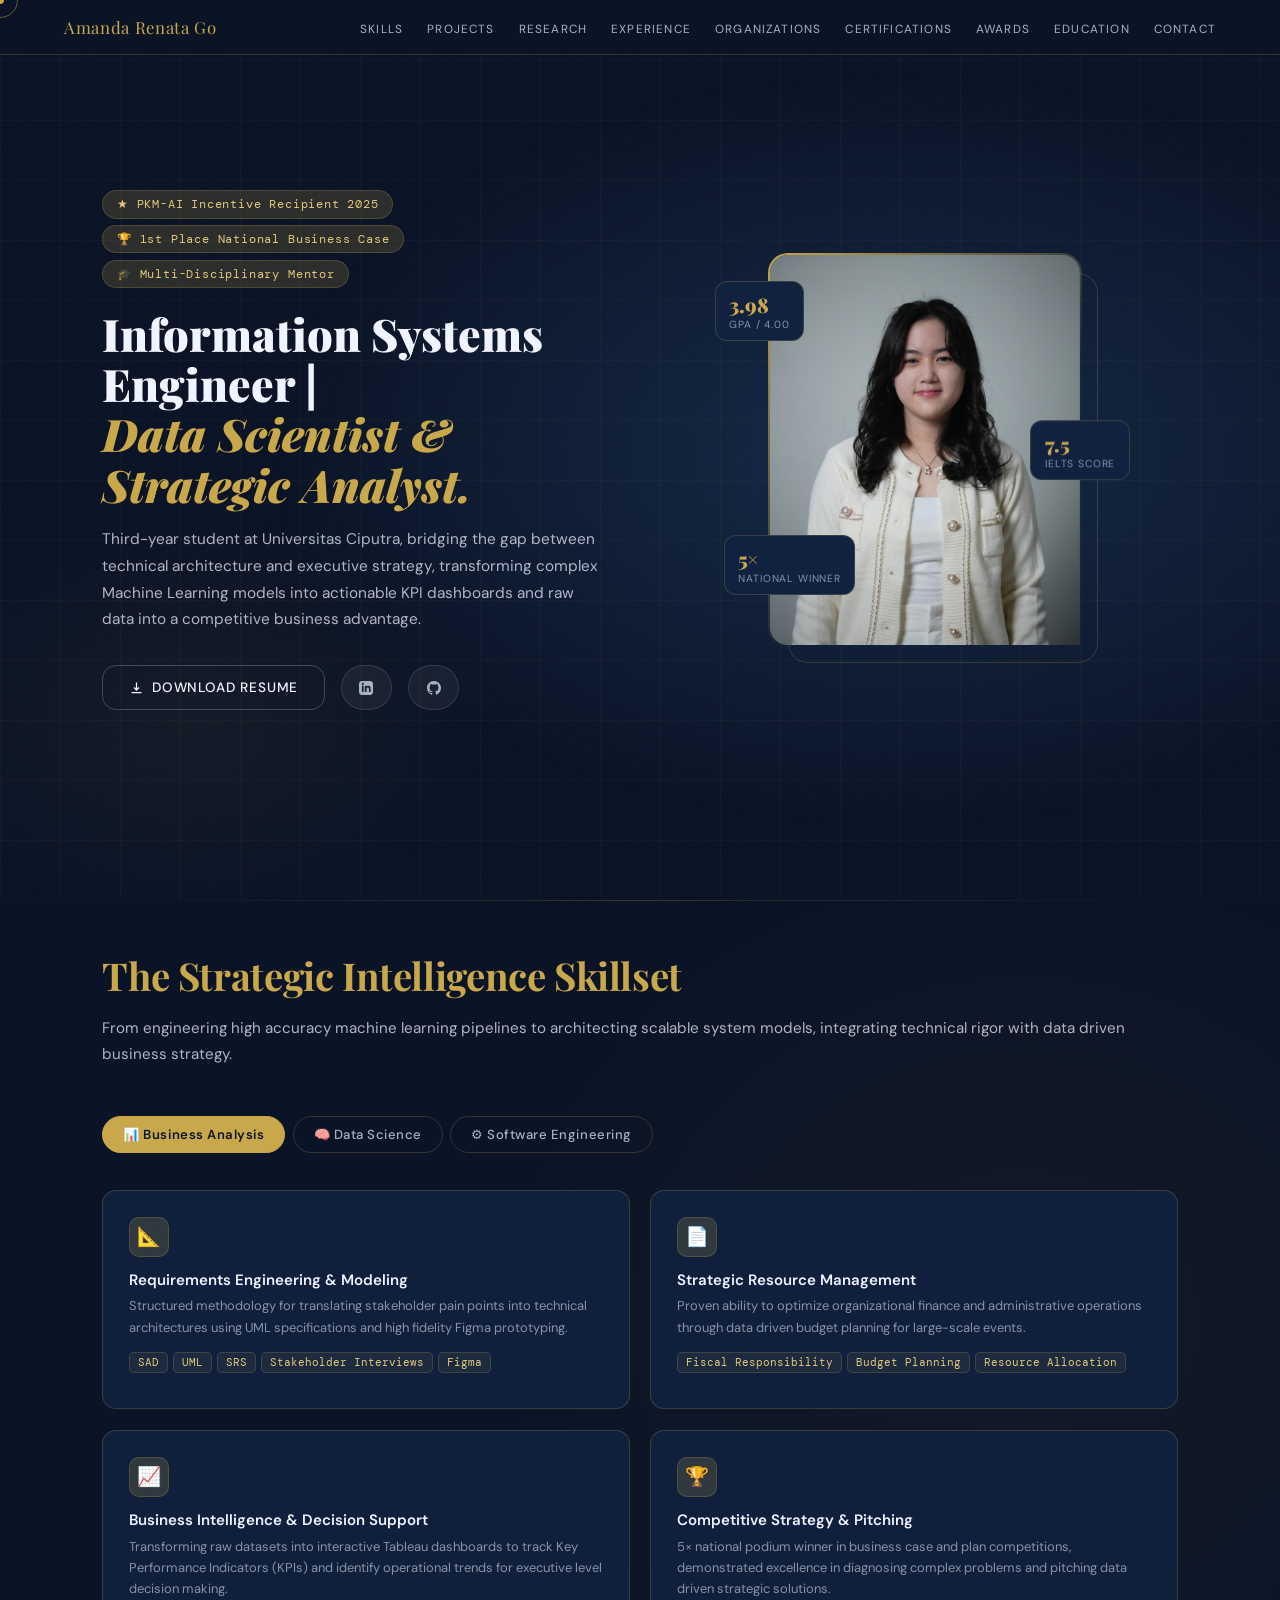
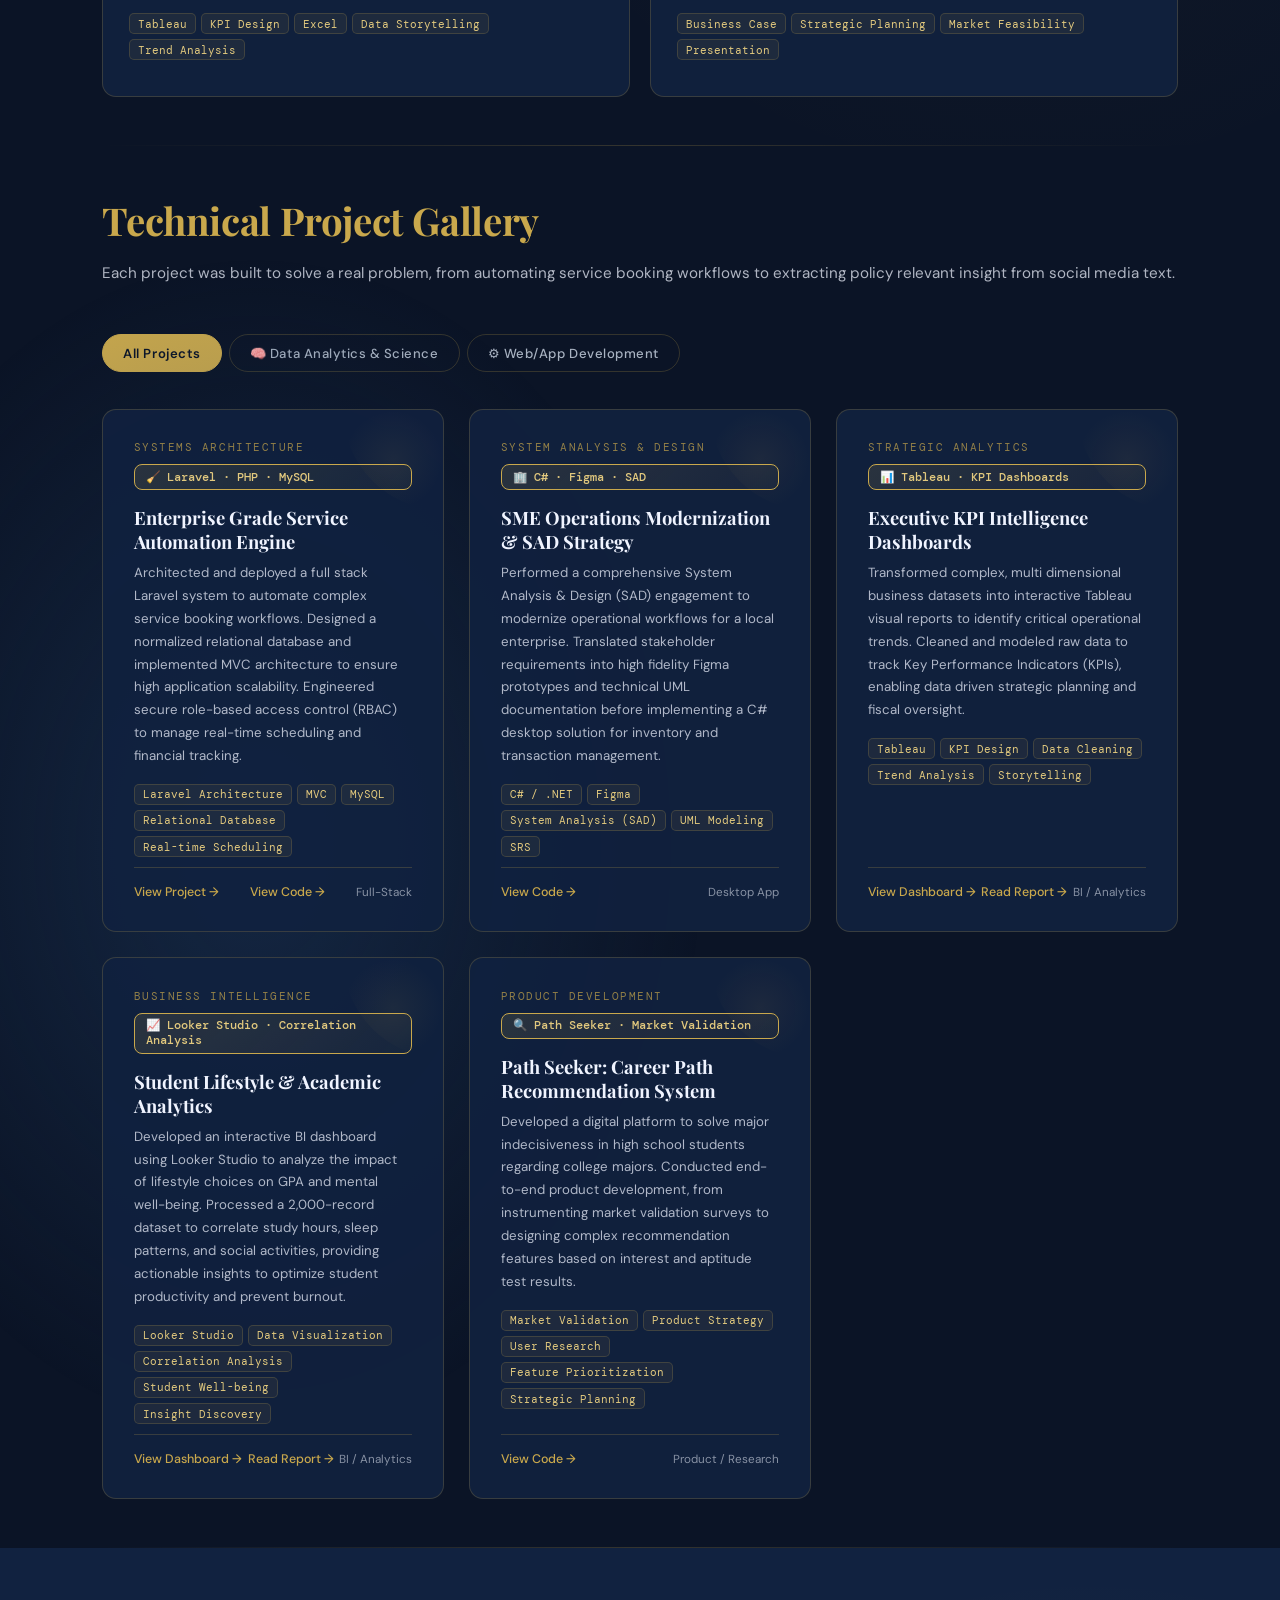
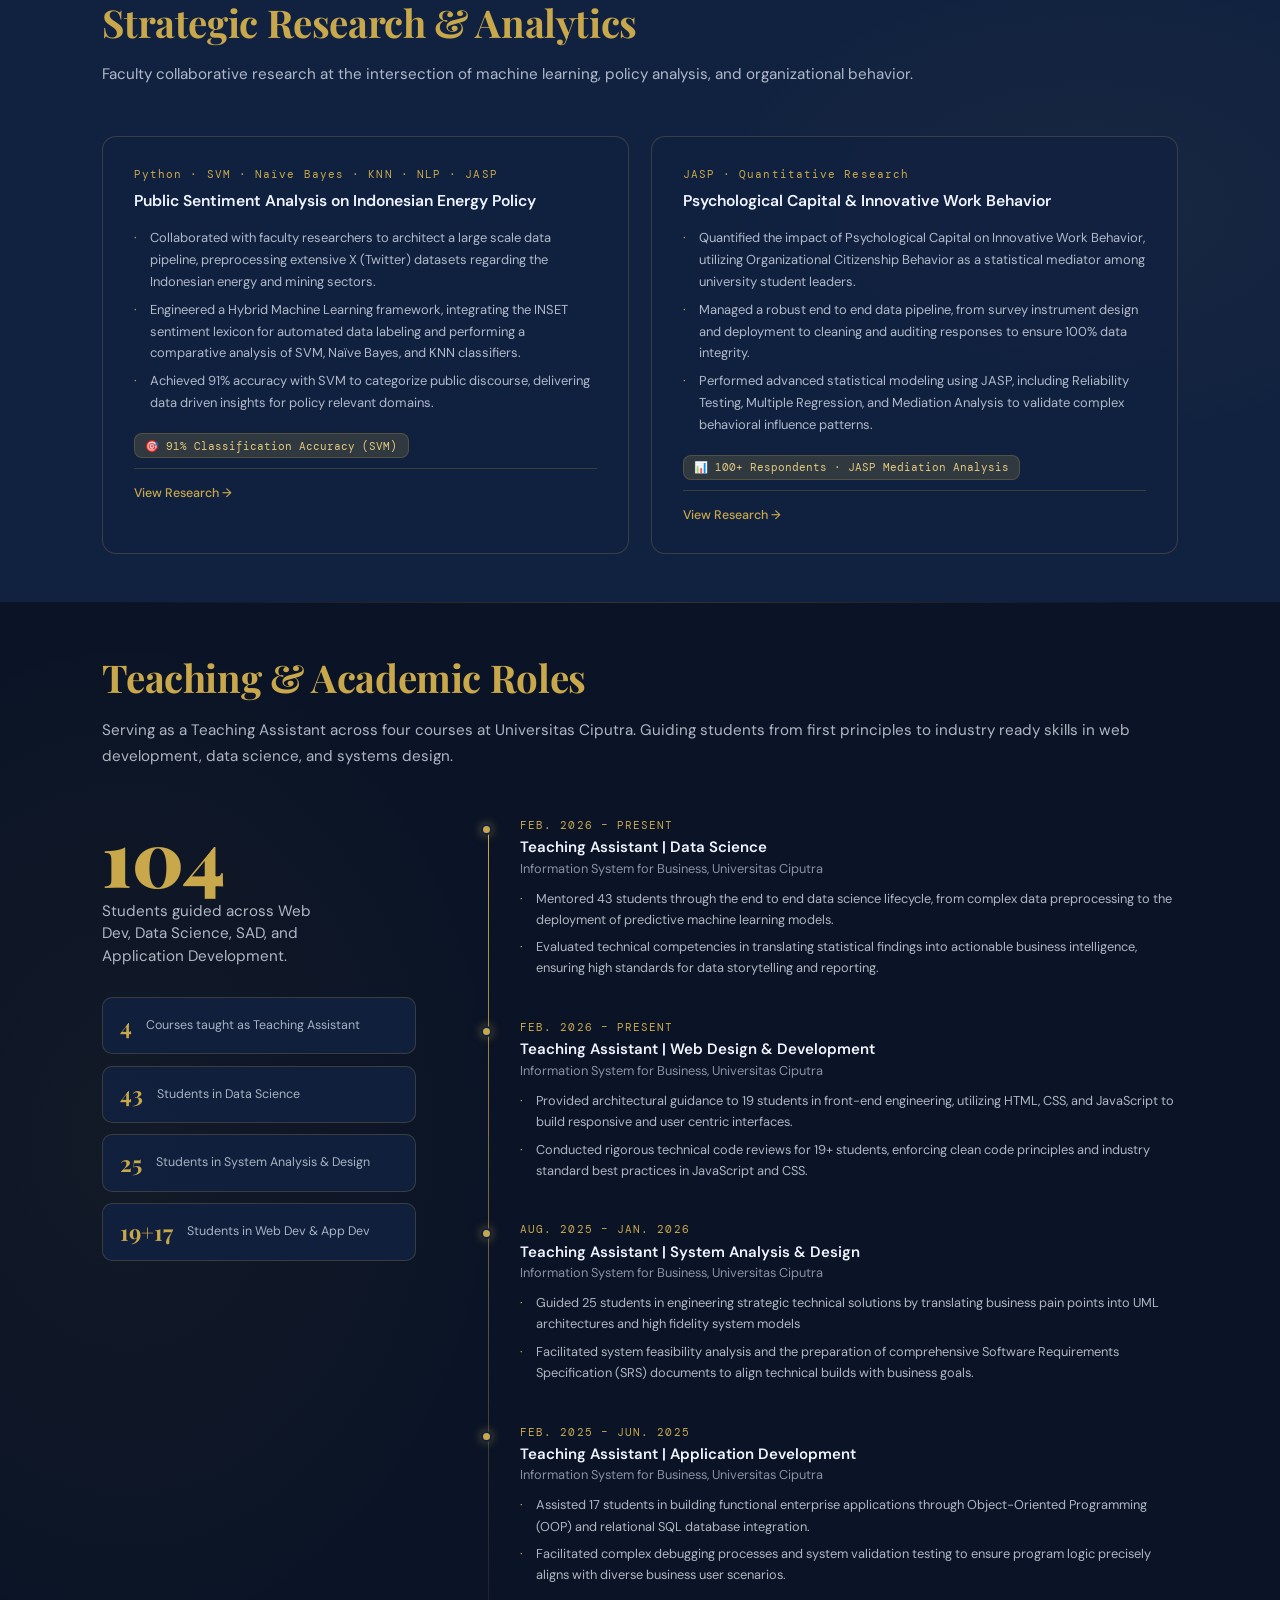
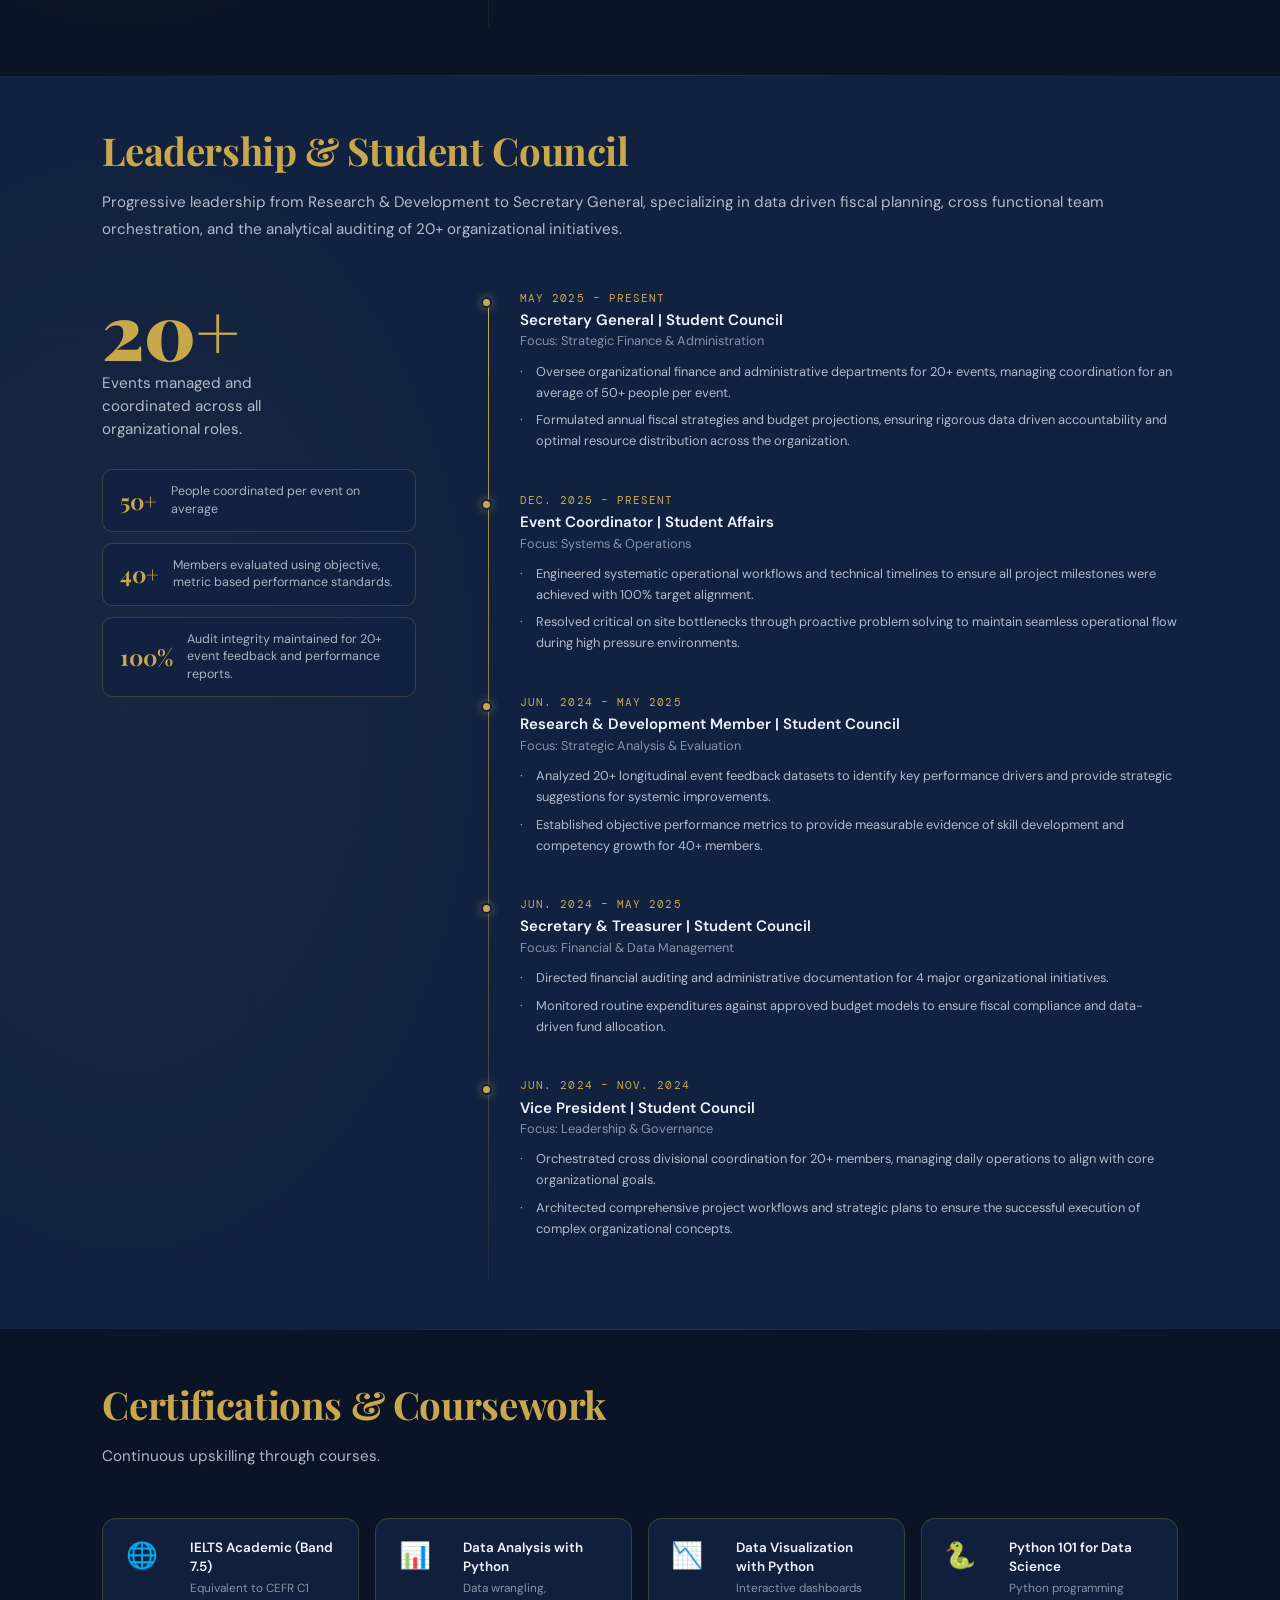
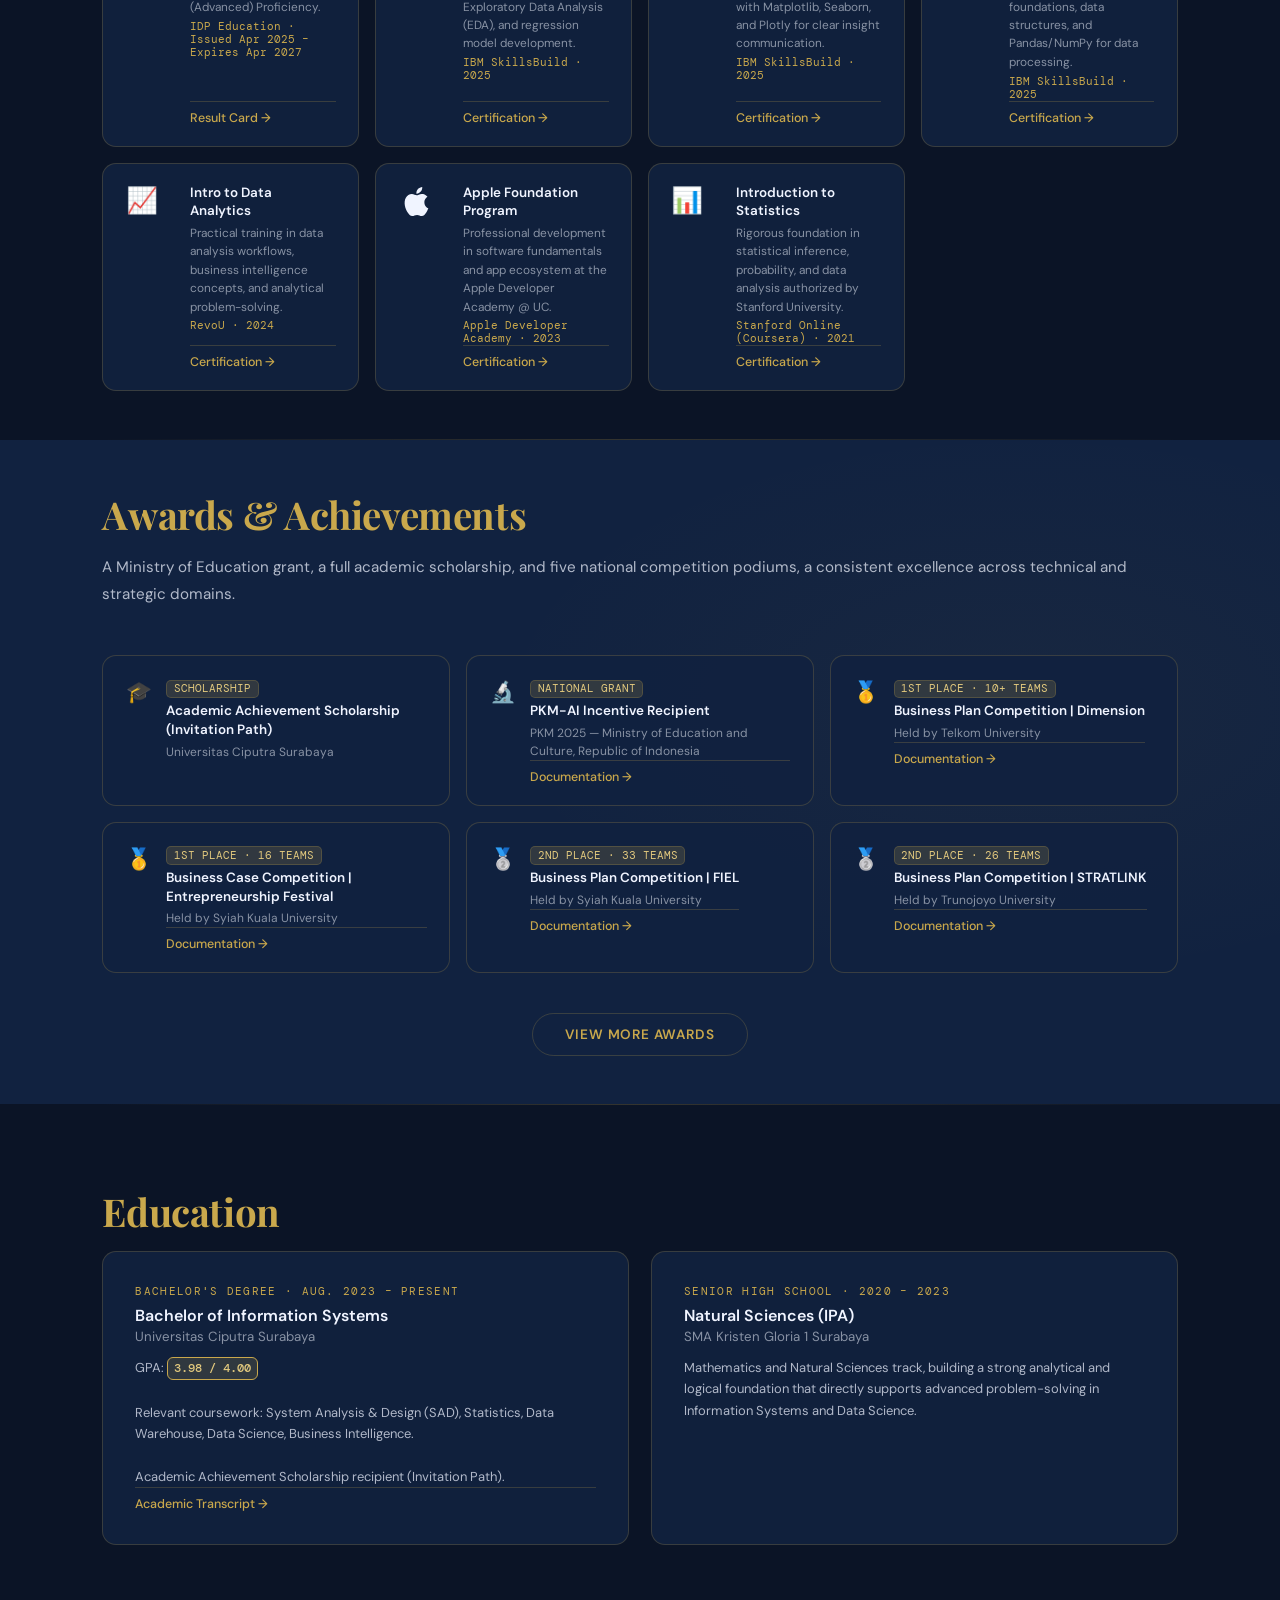
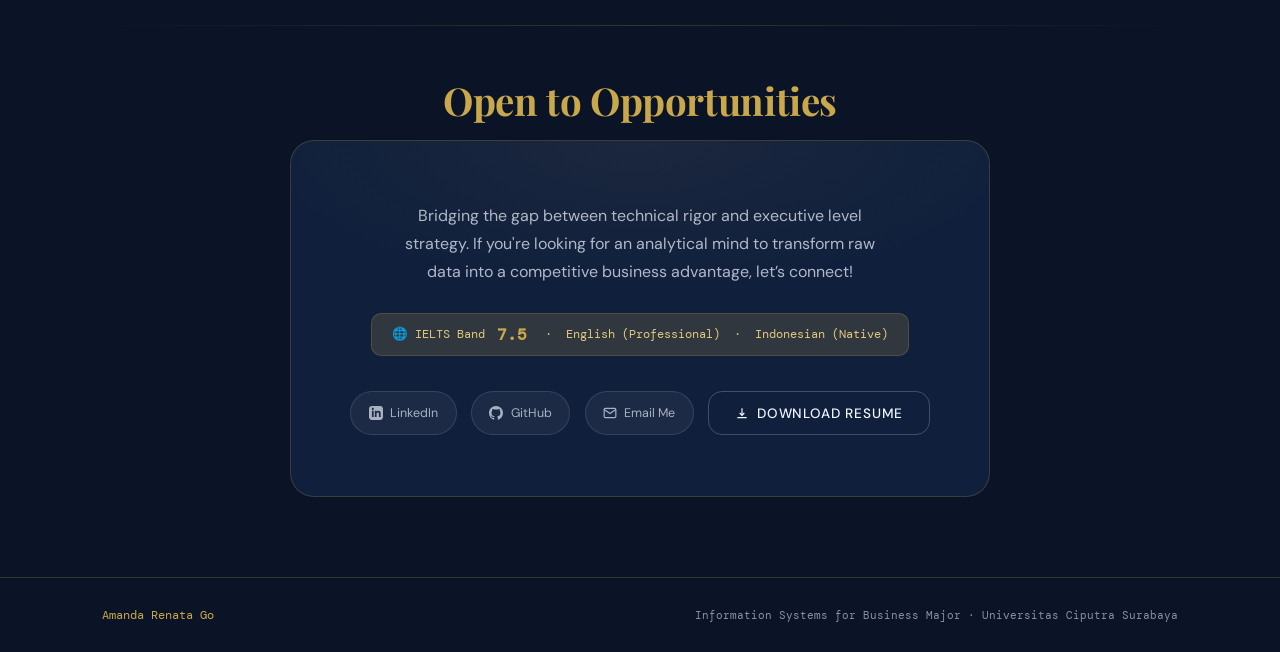
==== commit 1998649f: "update index.html" ====
--- a/index.html
+++ b/index.html
@@ -206,8 +206,8 @@
   <!-- Filter Buttons -->
   <div class="filter-buttons">
     <button class="filter-btn active" data-filter="all">All Projects</button>
-    <button class="filter-btn" data-filter="data">Data Analytics & Science</button>
-    <button class="filter-btn" data-filter="web">Web/App Development</button>
+    <button class="filter-btn" data-filter="data">&#129504; Data Analytics & Science</button>
+    <button class="filter-btn" data-filter="web">&#9881; Web/App Development</button>
   </div>
   
   <div class="projects-grid">
--- a/style.css
+++ b/style.css
@@ -107,8 +107,8 @@
 .project-link:hover{gap:0.65rem;}
 .project-accent{position:absolute;top:0;right:0;width:100px;height:100px;background:radial-gradient(circle,rgba(201,168,76,0.07) 0%,transparent 70%);border-radius:0 var(--radius) 0 100%;}
 /* Filter Buttons */
-.filter-buttons{display:flex;gap:0.75rem;margin-bottom:2.5rem;flex-wrap:wrap;justify-content:center;}
-.filter-btn{padding:0.65rem 1.4rem;border-radius:100px;background:transparent;border:1px solid var(--border);color:var(--slate-light);font-family:'DM Sans',sans-serif;font-size:0.82rem;font-weight:500;cursor:pointer;transition:all 0.25s;letter-spacing:0.04em;}
+.filter-buttons{display:flex;gap:0.45rem;margin-bottom:2.3rem;flex-wrap:wrap;}
+.filter-btn{padding:0.58rem 1.25rem;border-radius:100px;background:transparent;border:1px solid var(--border);color:var(--slate-light);font-family:'DM Sans',sans-serif;font-size:0.82rem;font-weight:500;cursor:none;transition:all 0.25s;letter-spacing:0.04em;}
 .filter-btn:hover{border-color:var(--gold);color:var(--gold);}
 .filter-btn.active{background:var(--gold);color:var(--navy);border-color:var(--gold);font-weight:600;}
 /* View More Button */
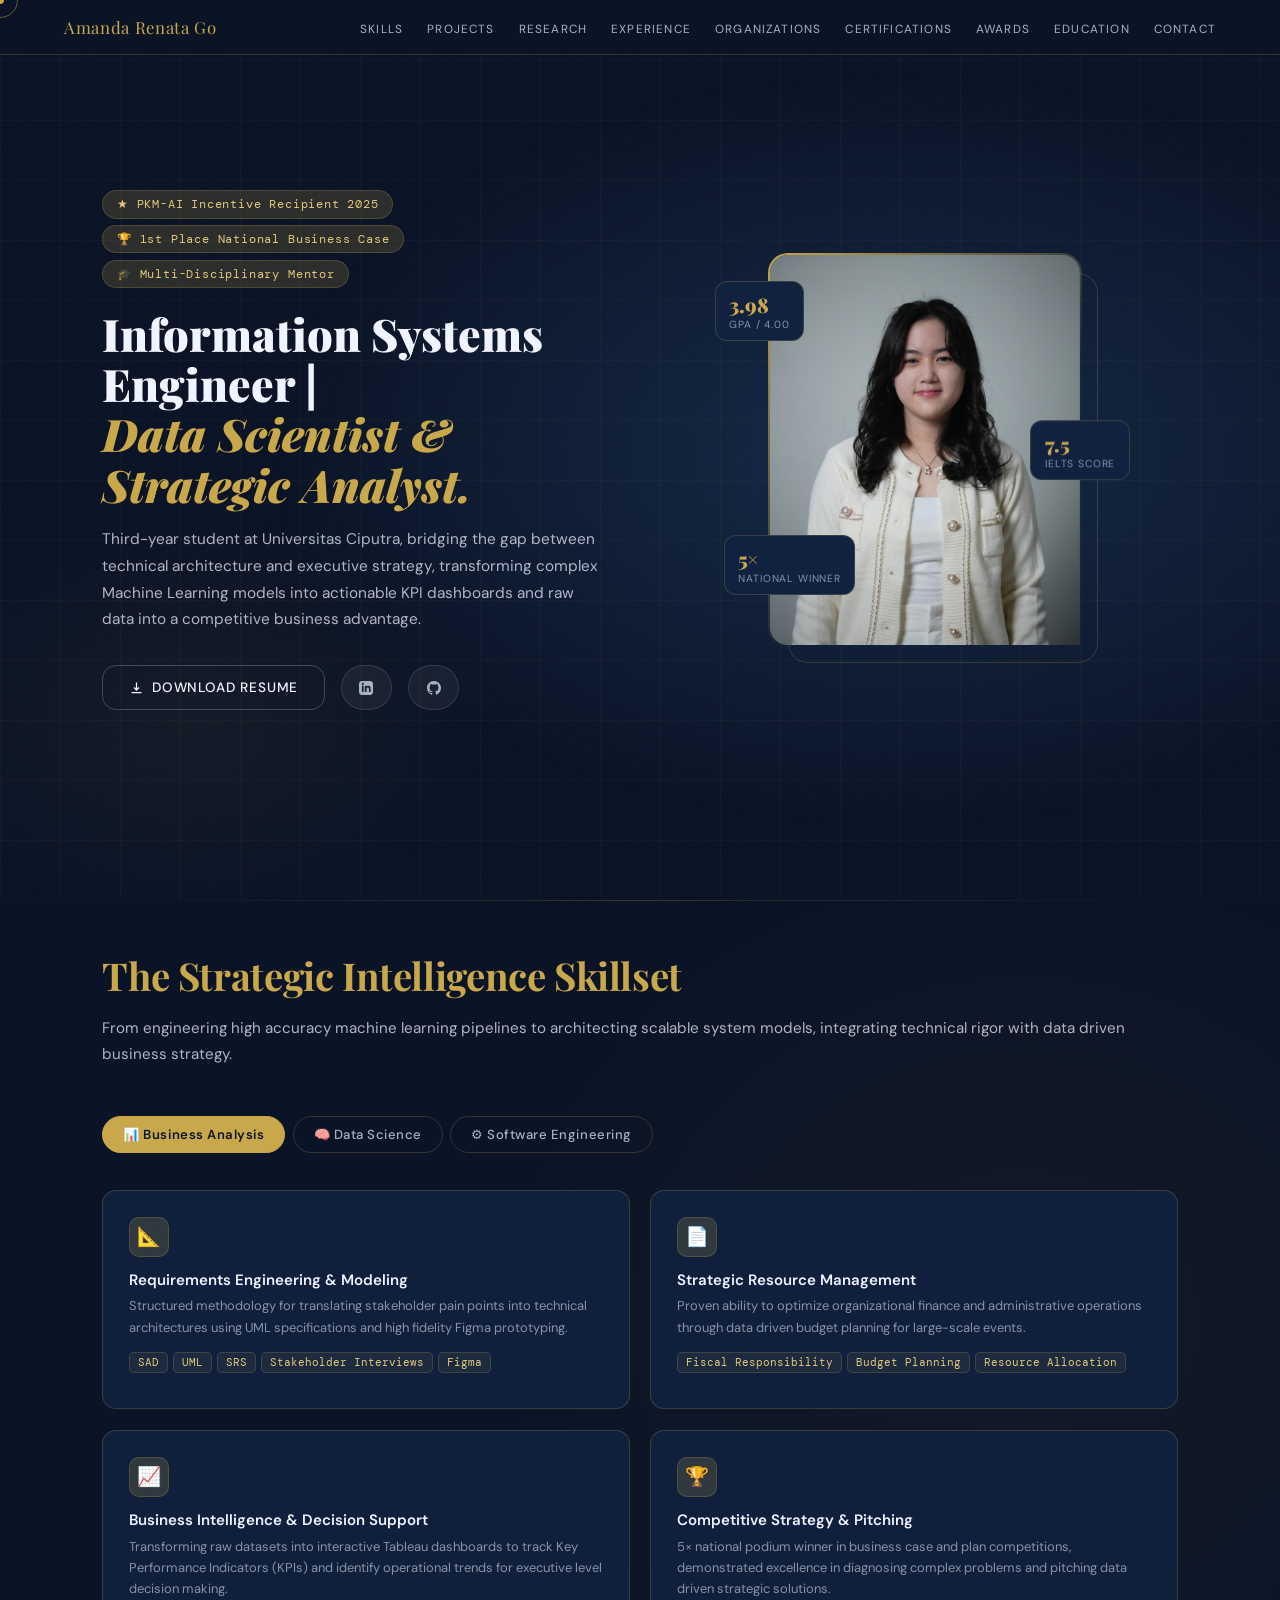
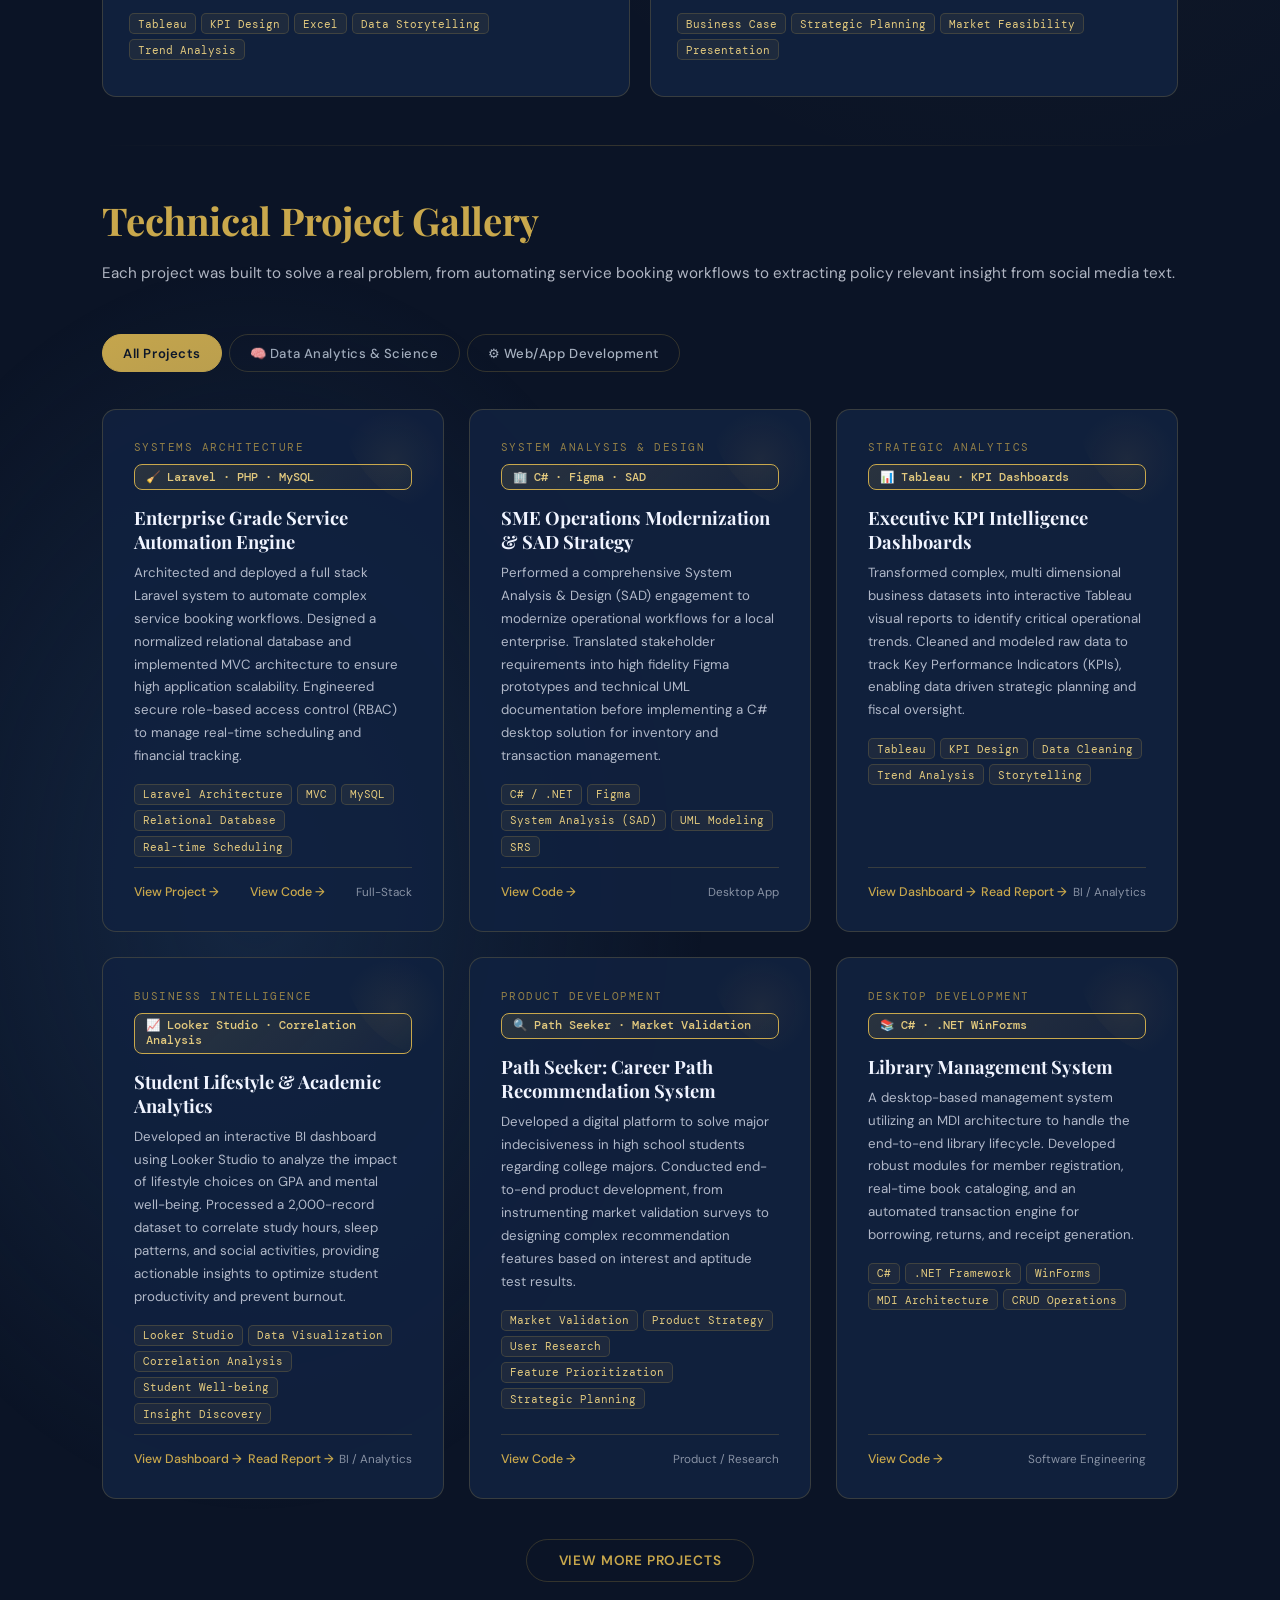
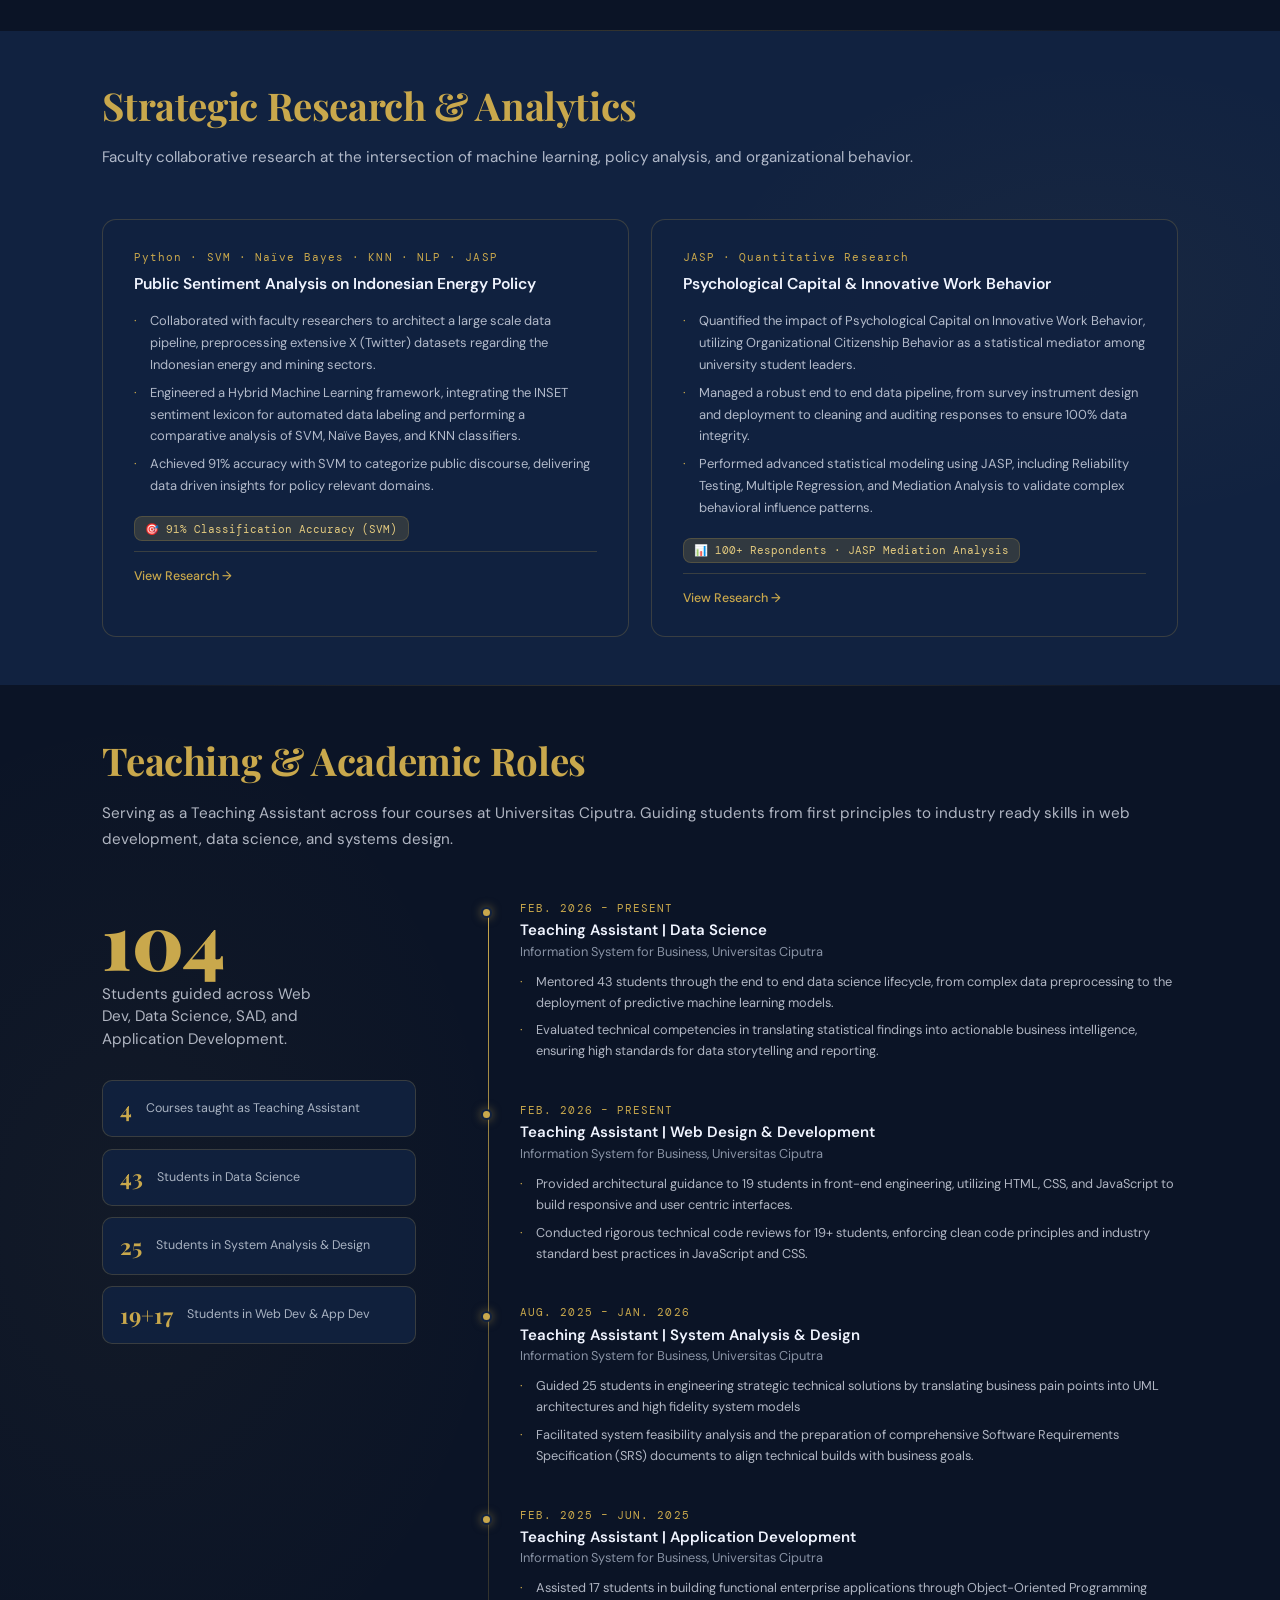
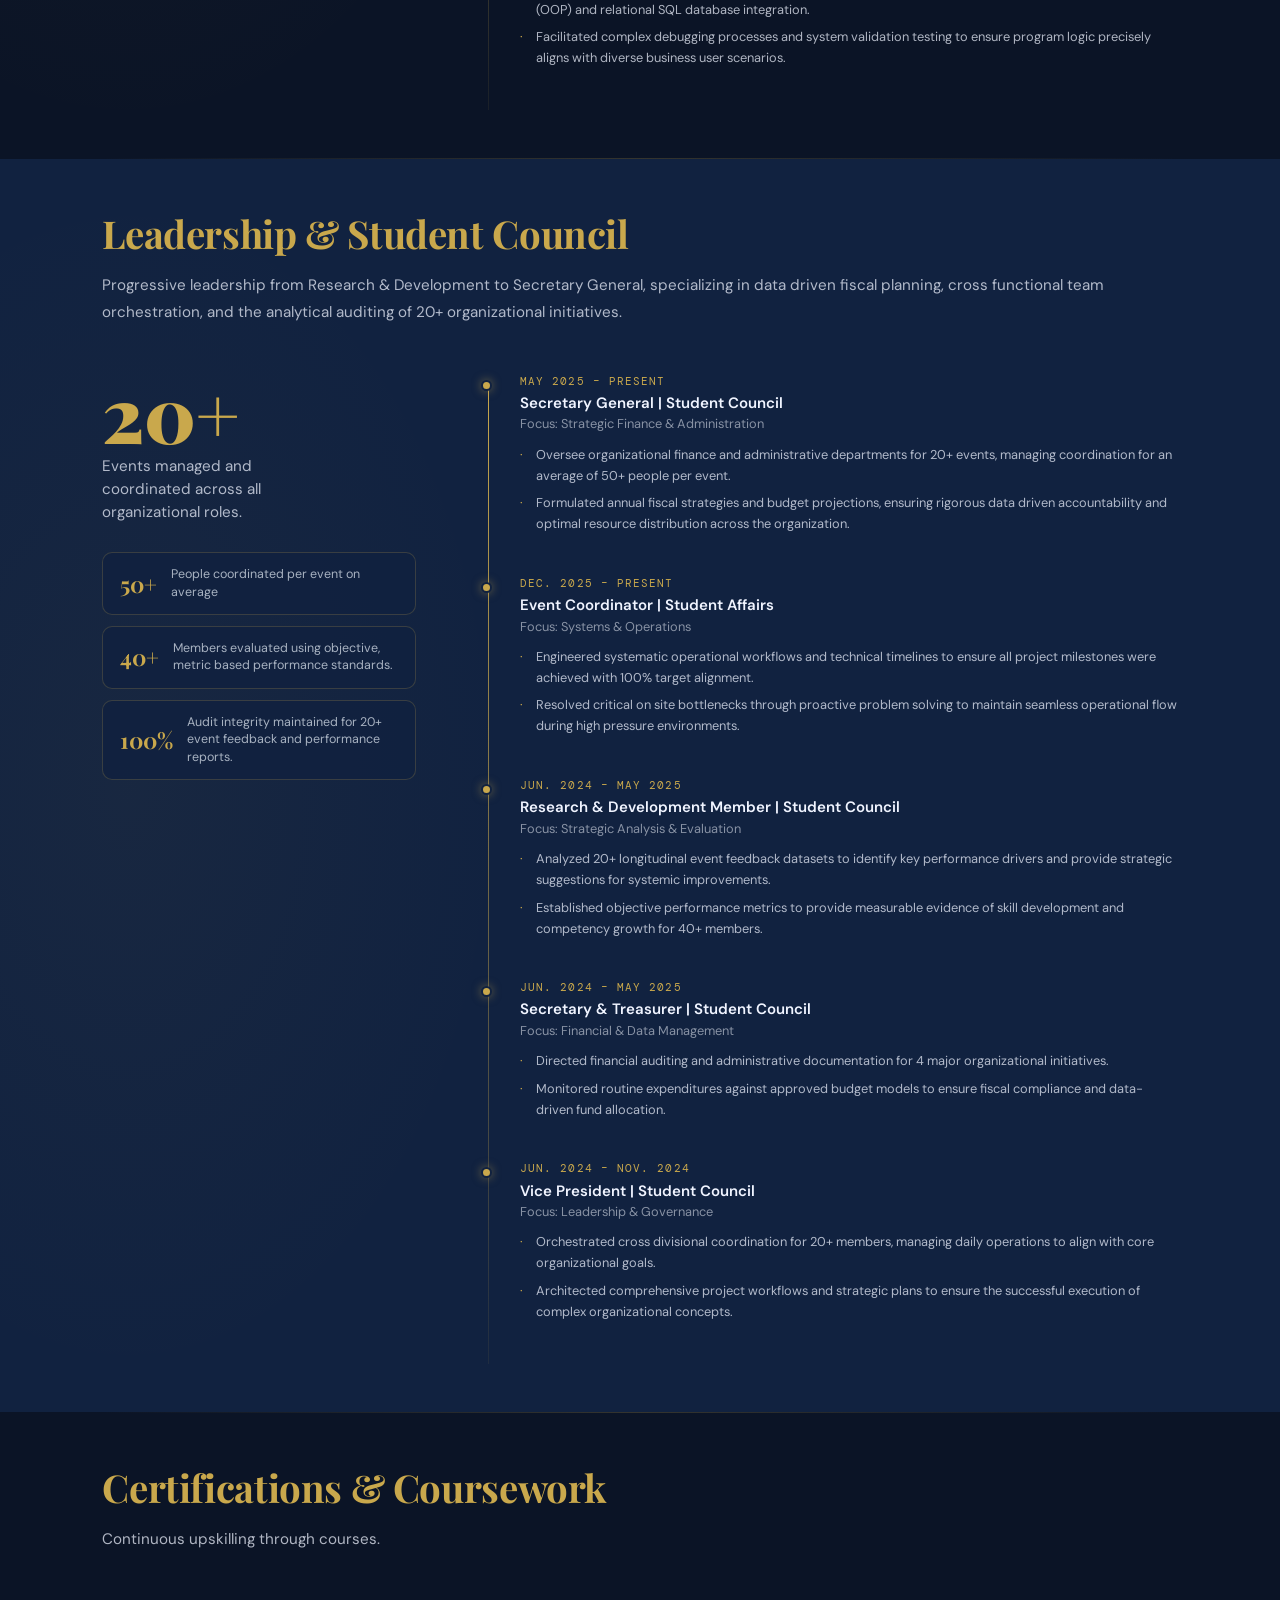
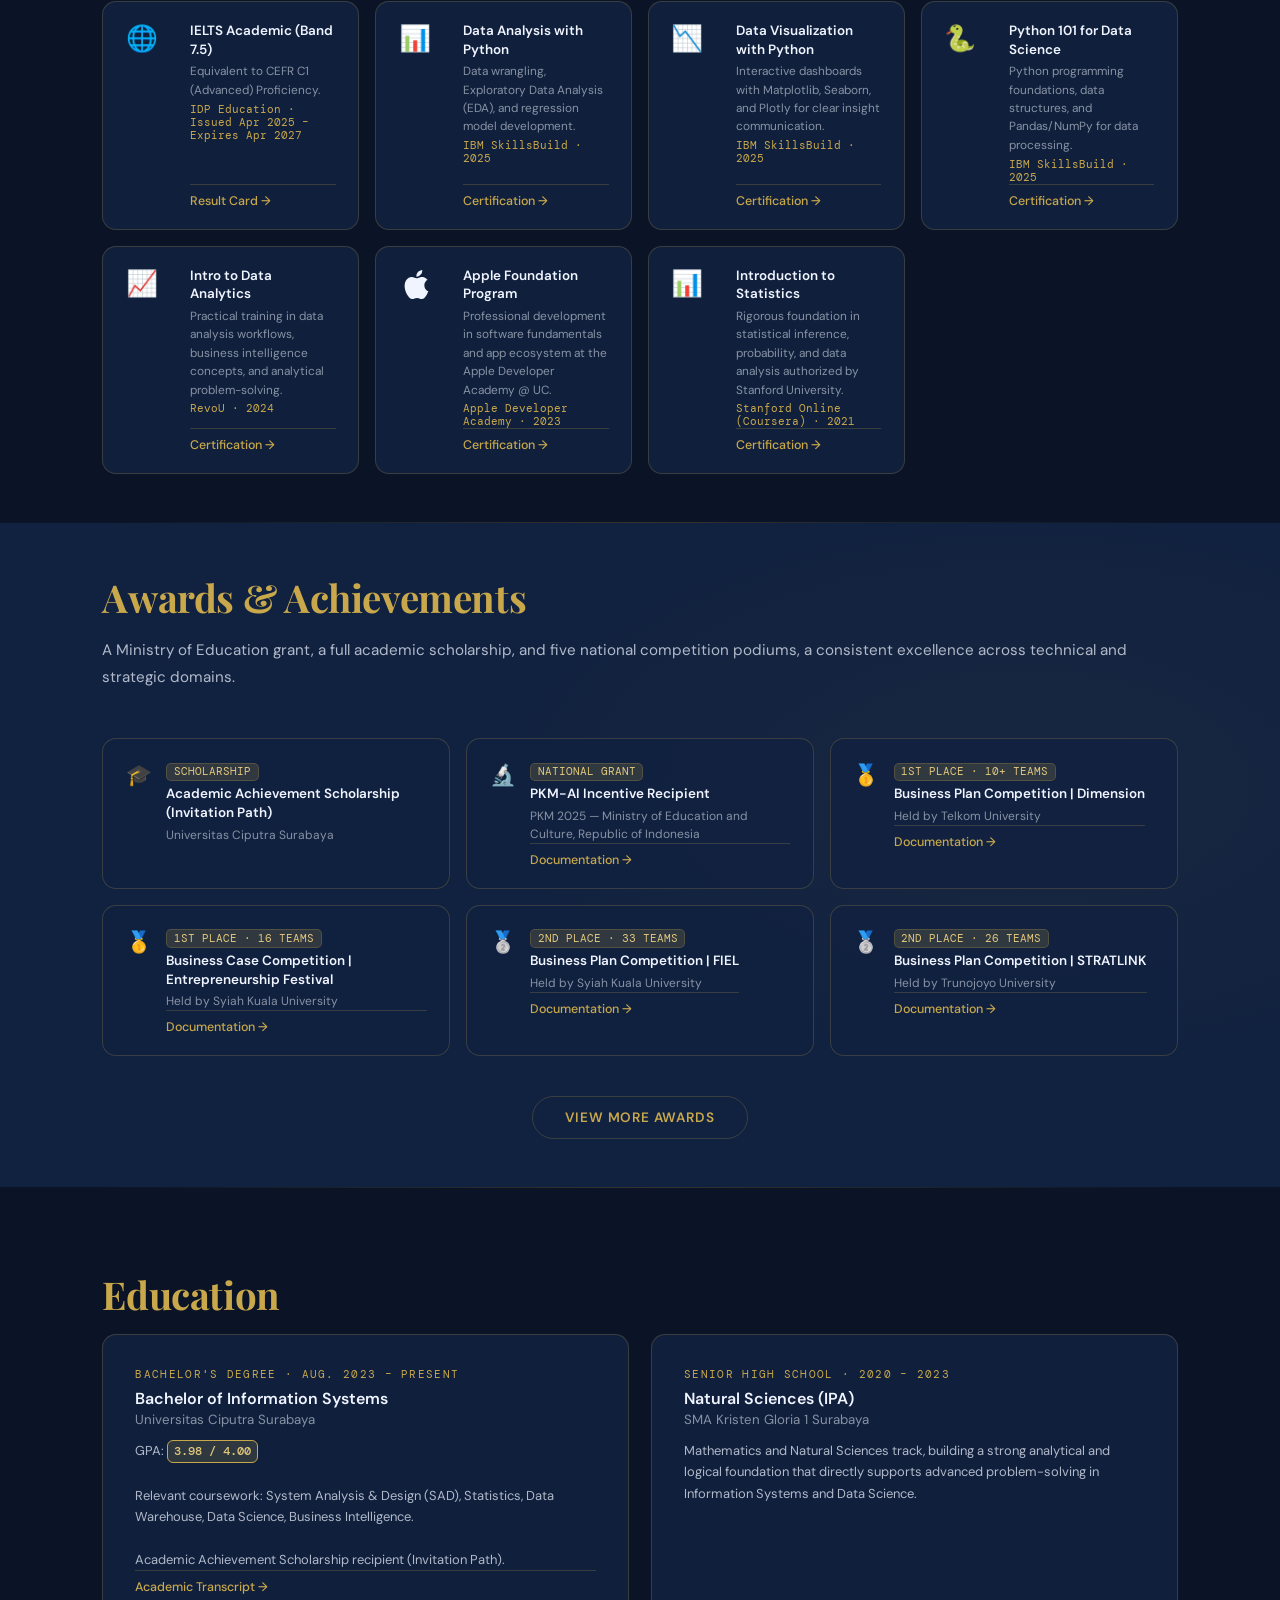
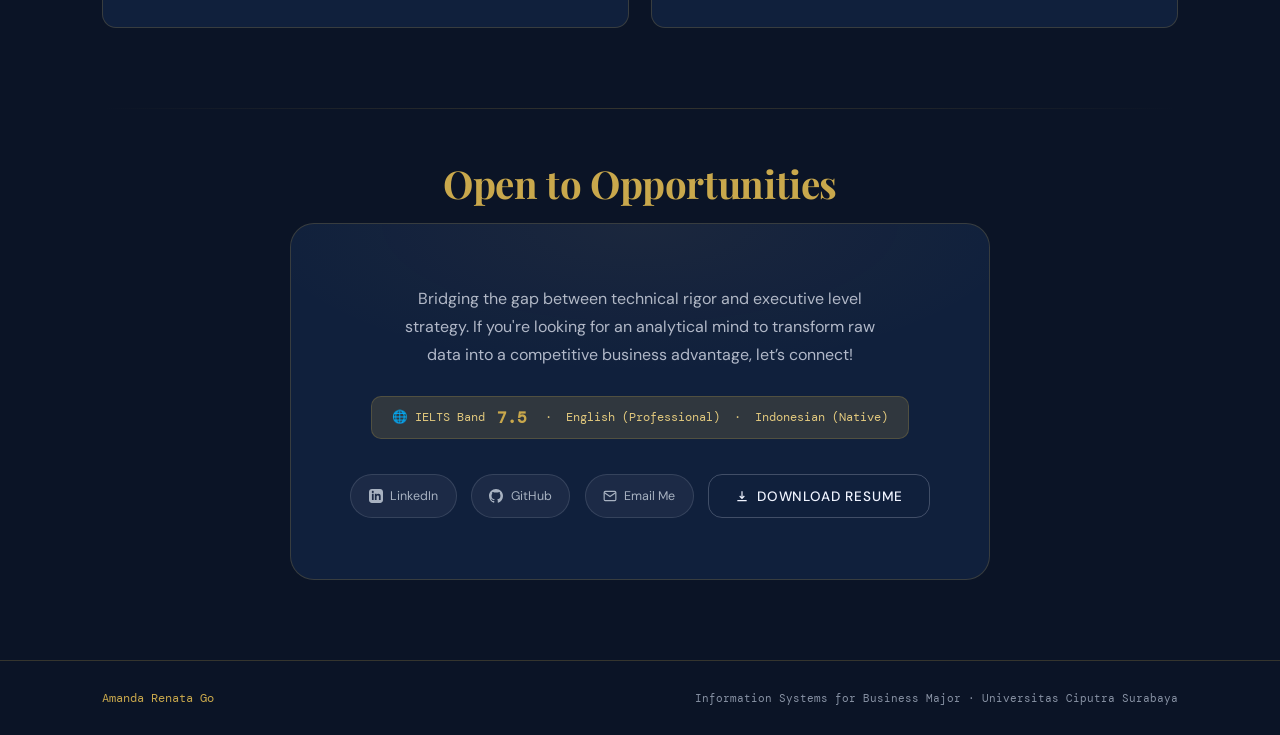
==== commit 093d8647: "added projects" ====
--- a/index.html
+++ b/index.html
@@ -295,6 +295,51 @@
           <span style="font-size:0.73rem;color:var(--slate)">Product / Research</span>
       </div>
   </div>
+    <div class="project-card" data-category="web">
+      <div class="project-accent"></div>
+      <div class="project-num">DESKTOP DEVELOPMENT</div>
+      <div class="project-badge">&#128218; C# &middot; .NET WinForms</div>
+      <h3>Library Management System</h3>
+      <p>
+          A desktop-based management system utilizing an MDI architecture to handle the end-to-end library lifecycle. 
+          Developed robust modules for member registration, real-time book cataloging, and an automated transaction 
+          engine for borrowing, returns, and receipt generation.
+      </p>
+      <div class="skill-tags">
+          <span class="tag">C#</span>
+          <span class="tag">.NET Framework</span>
+          <span class="tag">WinForms</span>
+          <span class="tag">MDI Architecture</span>
+          <span class="tag">CRUD Operations</span>
+      </div>
+      <div class="project-footer">
+          <a href="https://github.com/amandarenataa/Library-Project" target="_blank" class="project-link">View Code &rarr;</a> 
+          <span style="font-size:0.73rem;color:var(--slate)">Software Engineering</span>
+      </div>
+  </div>
+
+  <div class="project-card" data-category="data">
+      <div class="project-accent"></div>
+      <div class="project-num">LOGISTICS OPTIMIZATION</div>
+      <div class="project-badge">&#128666; ACO Algorithm &middot; Food Safety</div>
+      <h3>MBG Route Optimize & FreshTracker</h3>
+      <p>
+          A sophisticated routing engine featuring an Ant Colony Optimization (ACO) simulation to minimize delivery 
+          distance for school meals. Integrated the FreshTracker module to monitor HACCP food safety thresholds, 
+          ensuring real-time temperature control and distribution efficiency.
+      </p>
+      <div class="skill-tags">
+          <span class="tag">JavaScript</span>
+          <span class="tag">ACO Algorithm</span>
+          <span class="tag">HACCP Monitoring</span>
+          <span class="tag">Data Visualization</span>
+          <span class="tag">Cost Analysis</span>
+      </div>
+      <div class="project-footer">
+          <a href="https://mbg-route-optimizer.vercel.app/" target="_blank" class="project-link">Live Demo &rarr;</a> 
+          <span style="font-size:0.73rem;color:var(--slate)">BI / Optimization</span>
+      </div>
+  </div>
   
   </div>
   
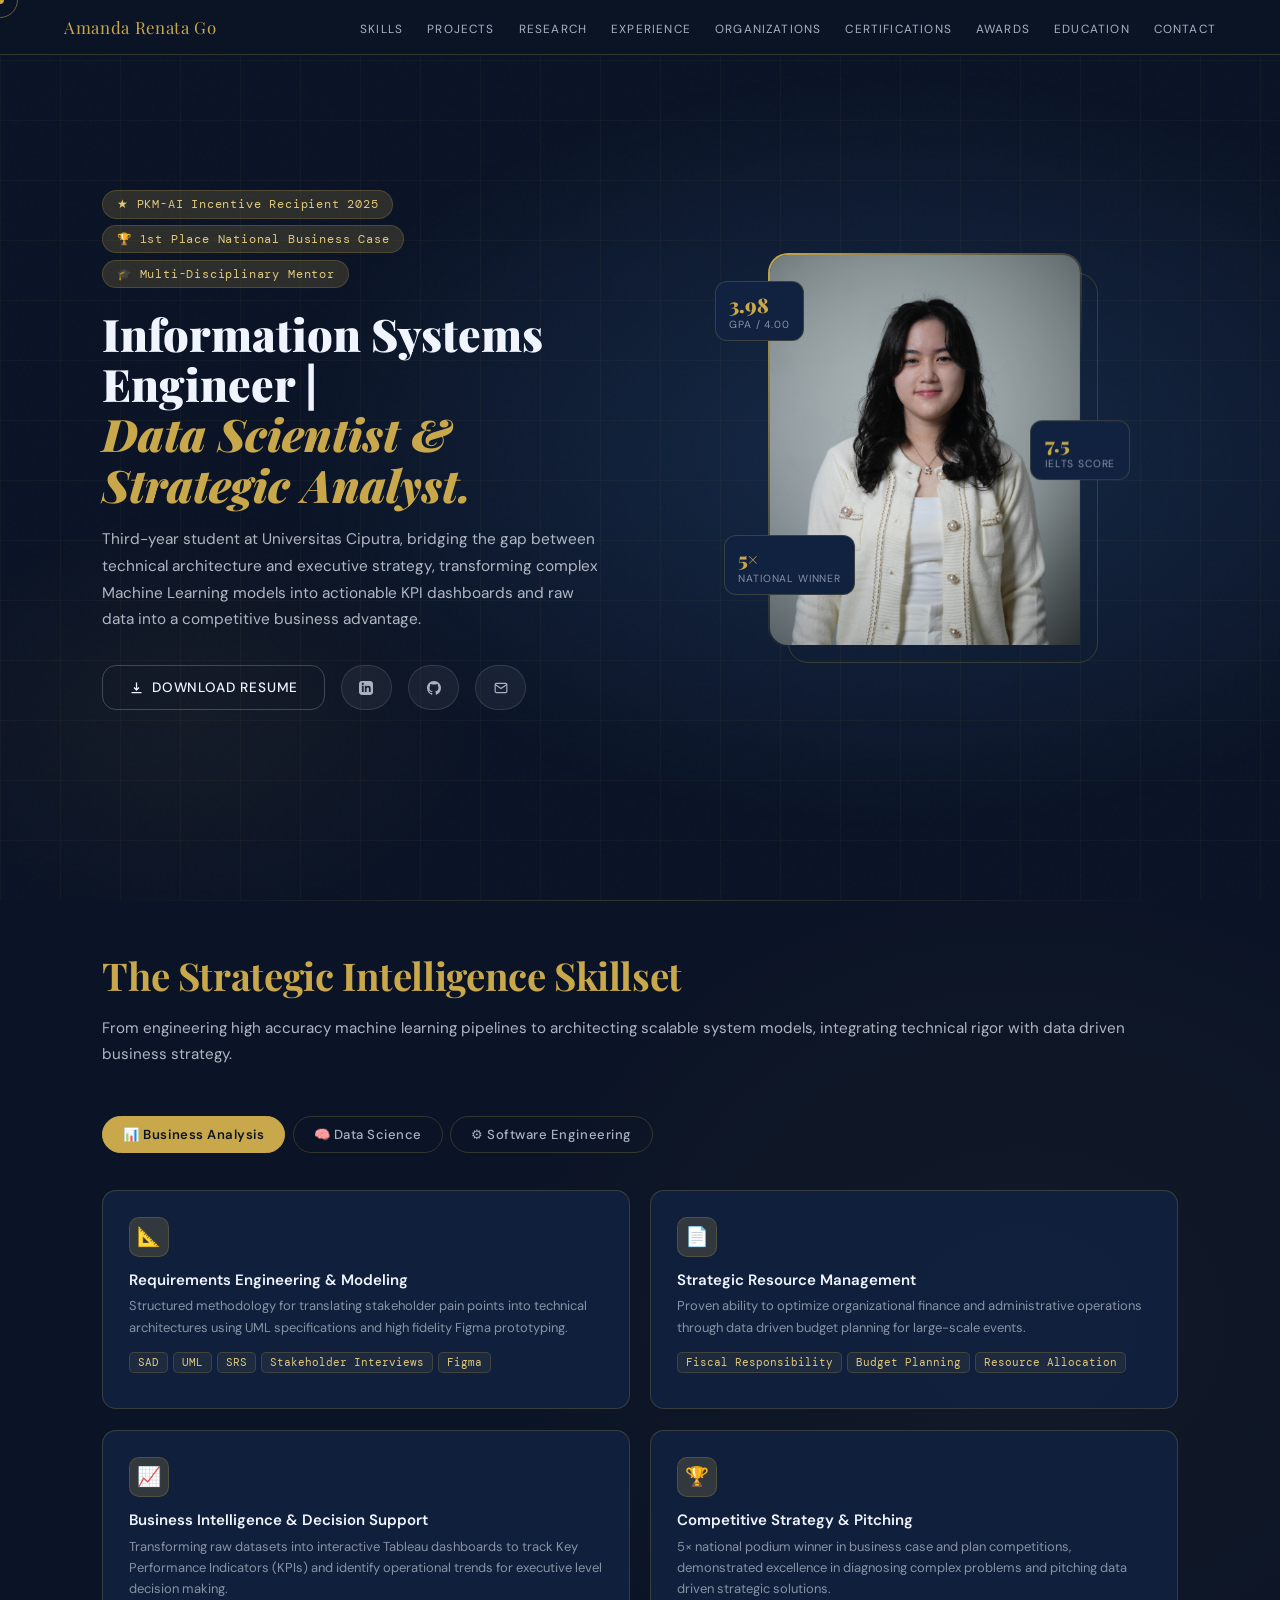
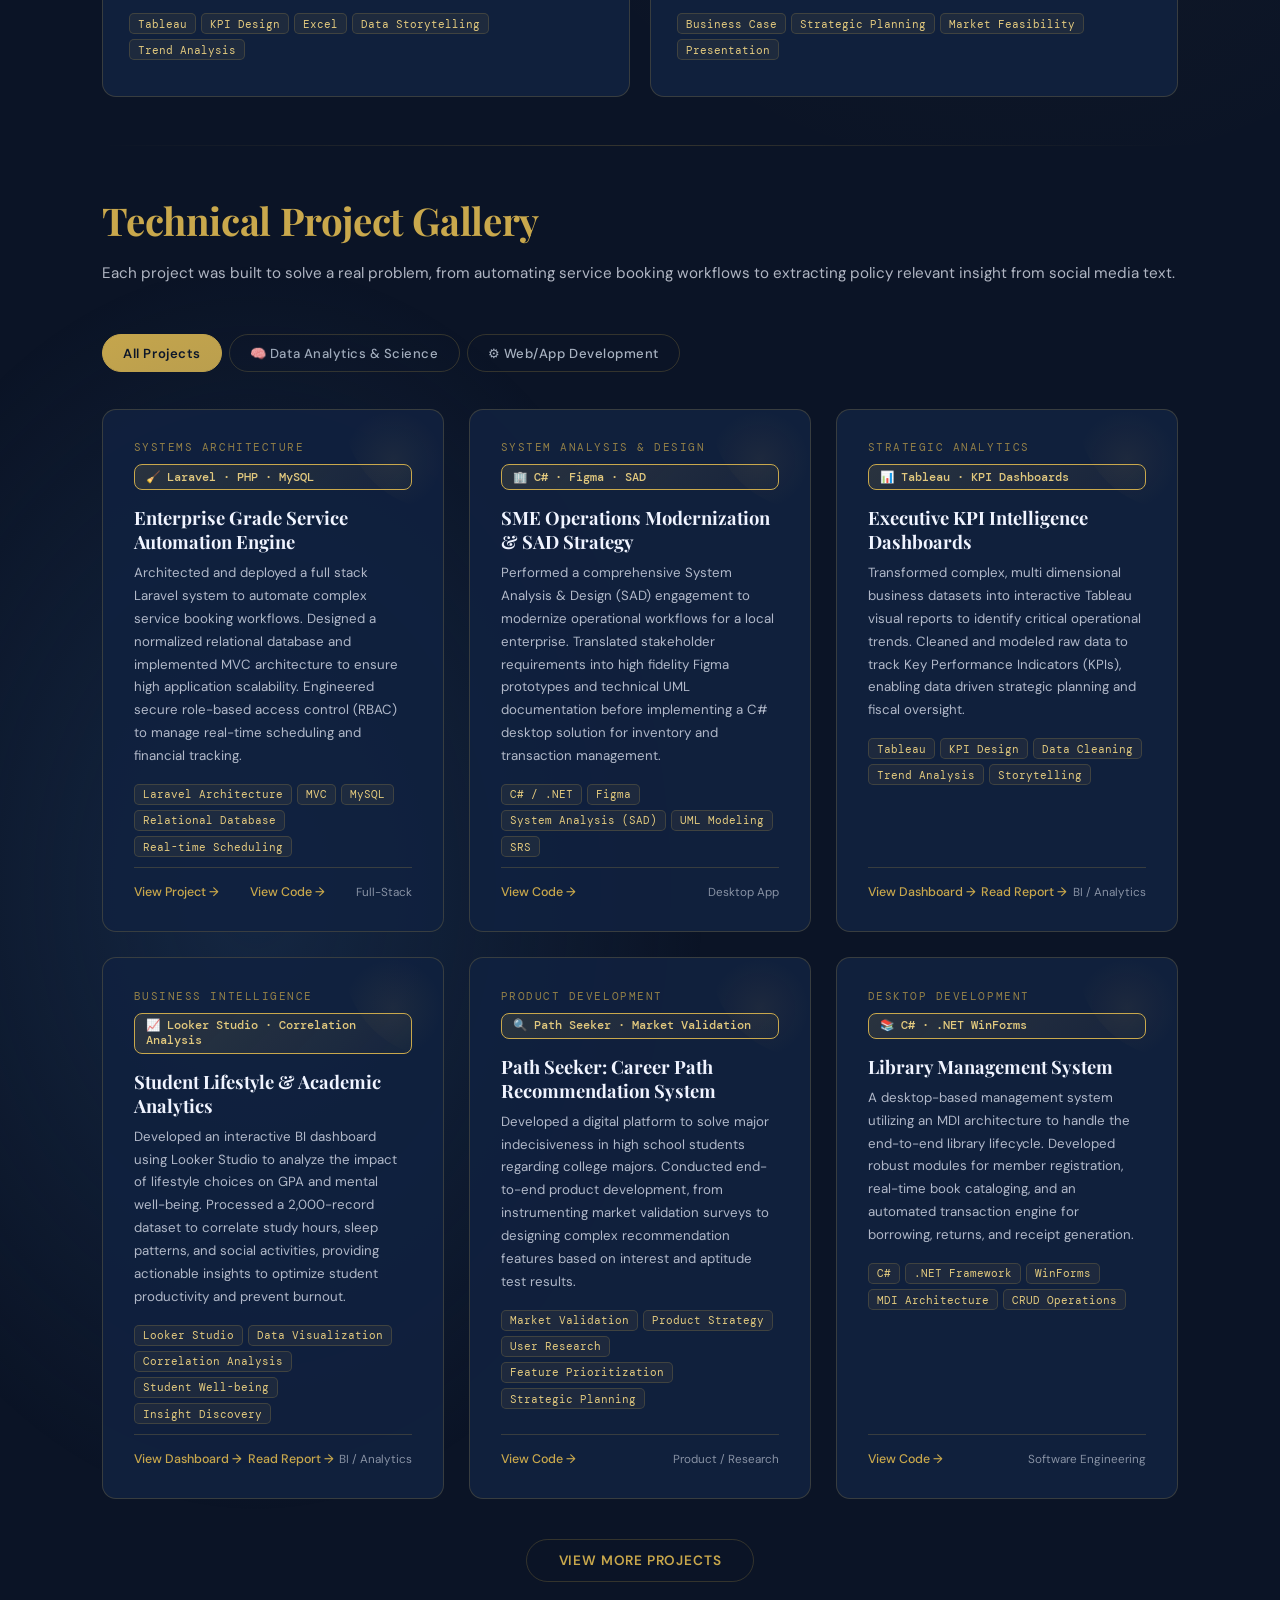
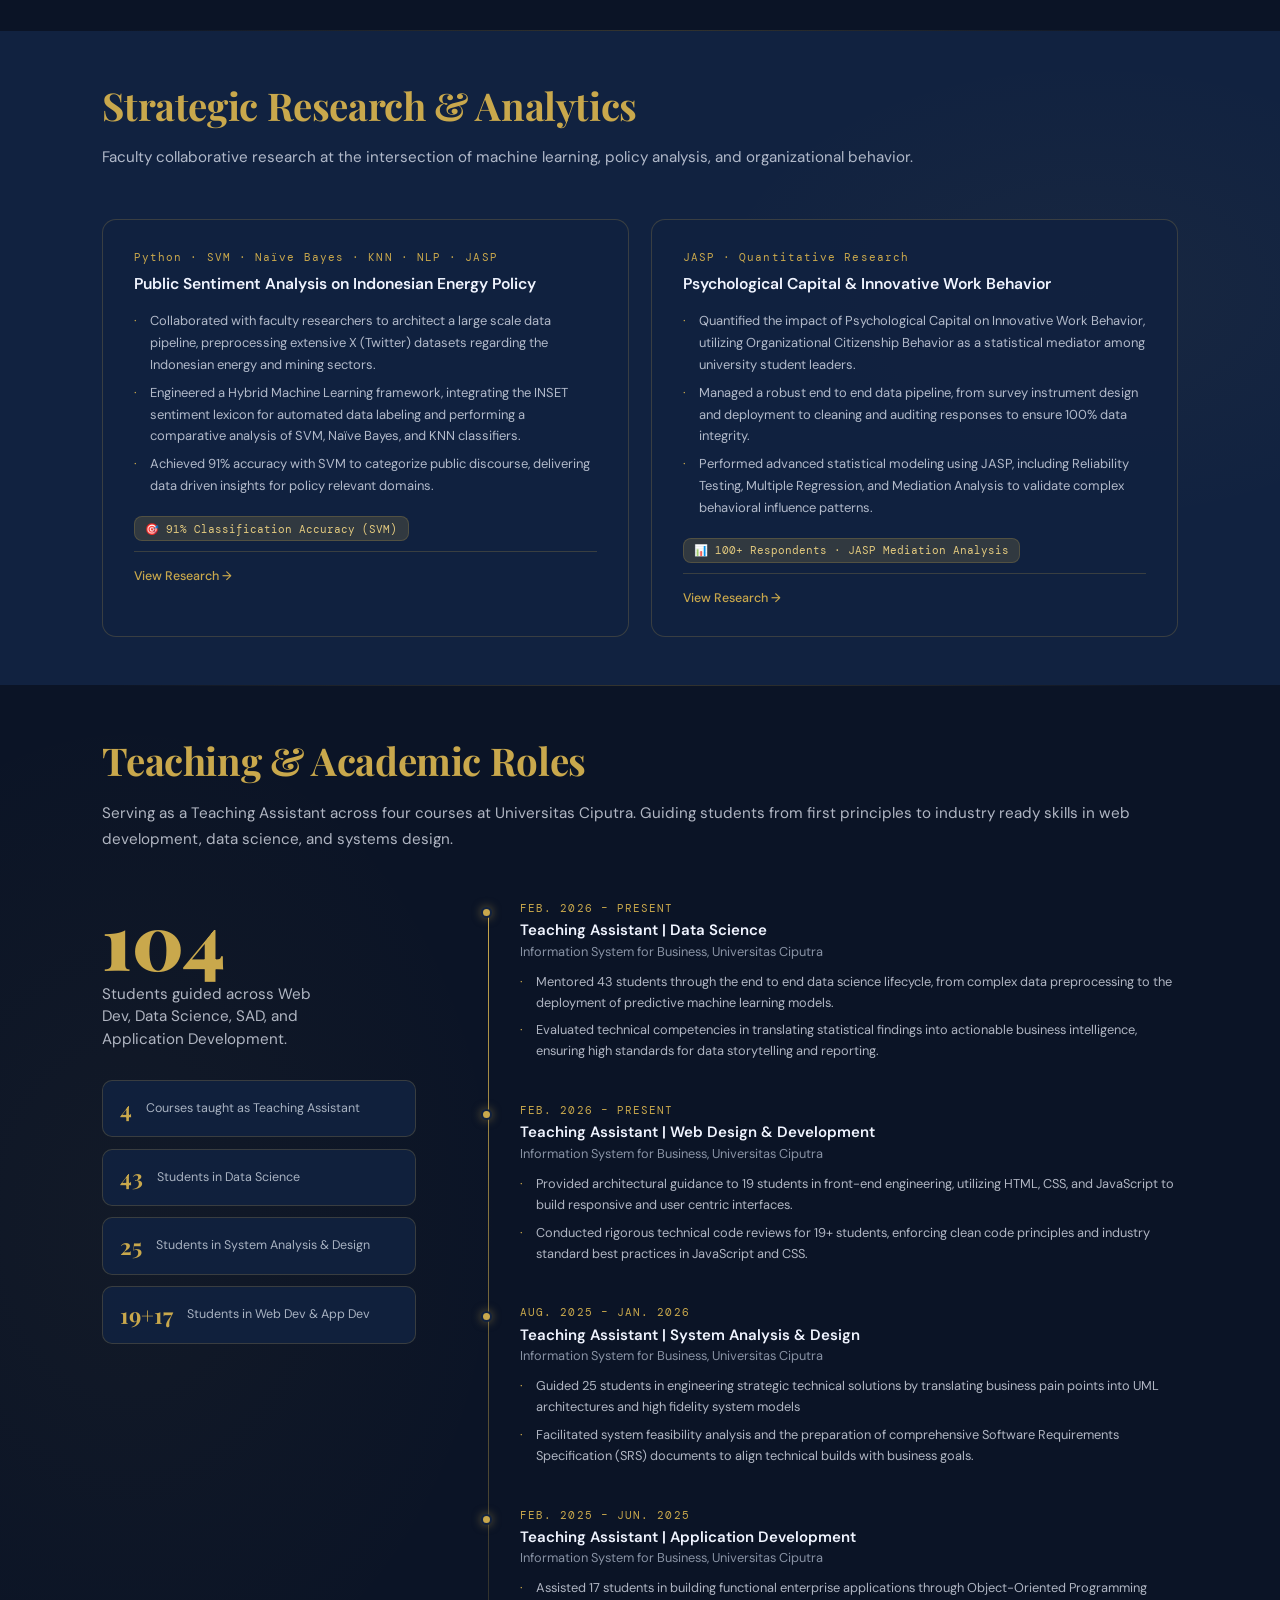
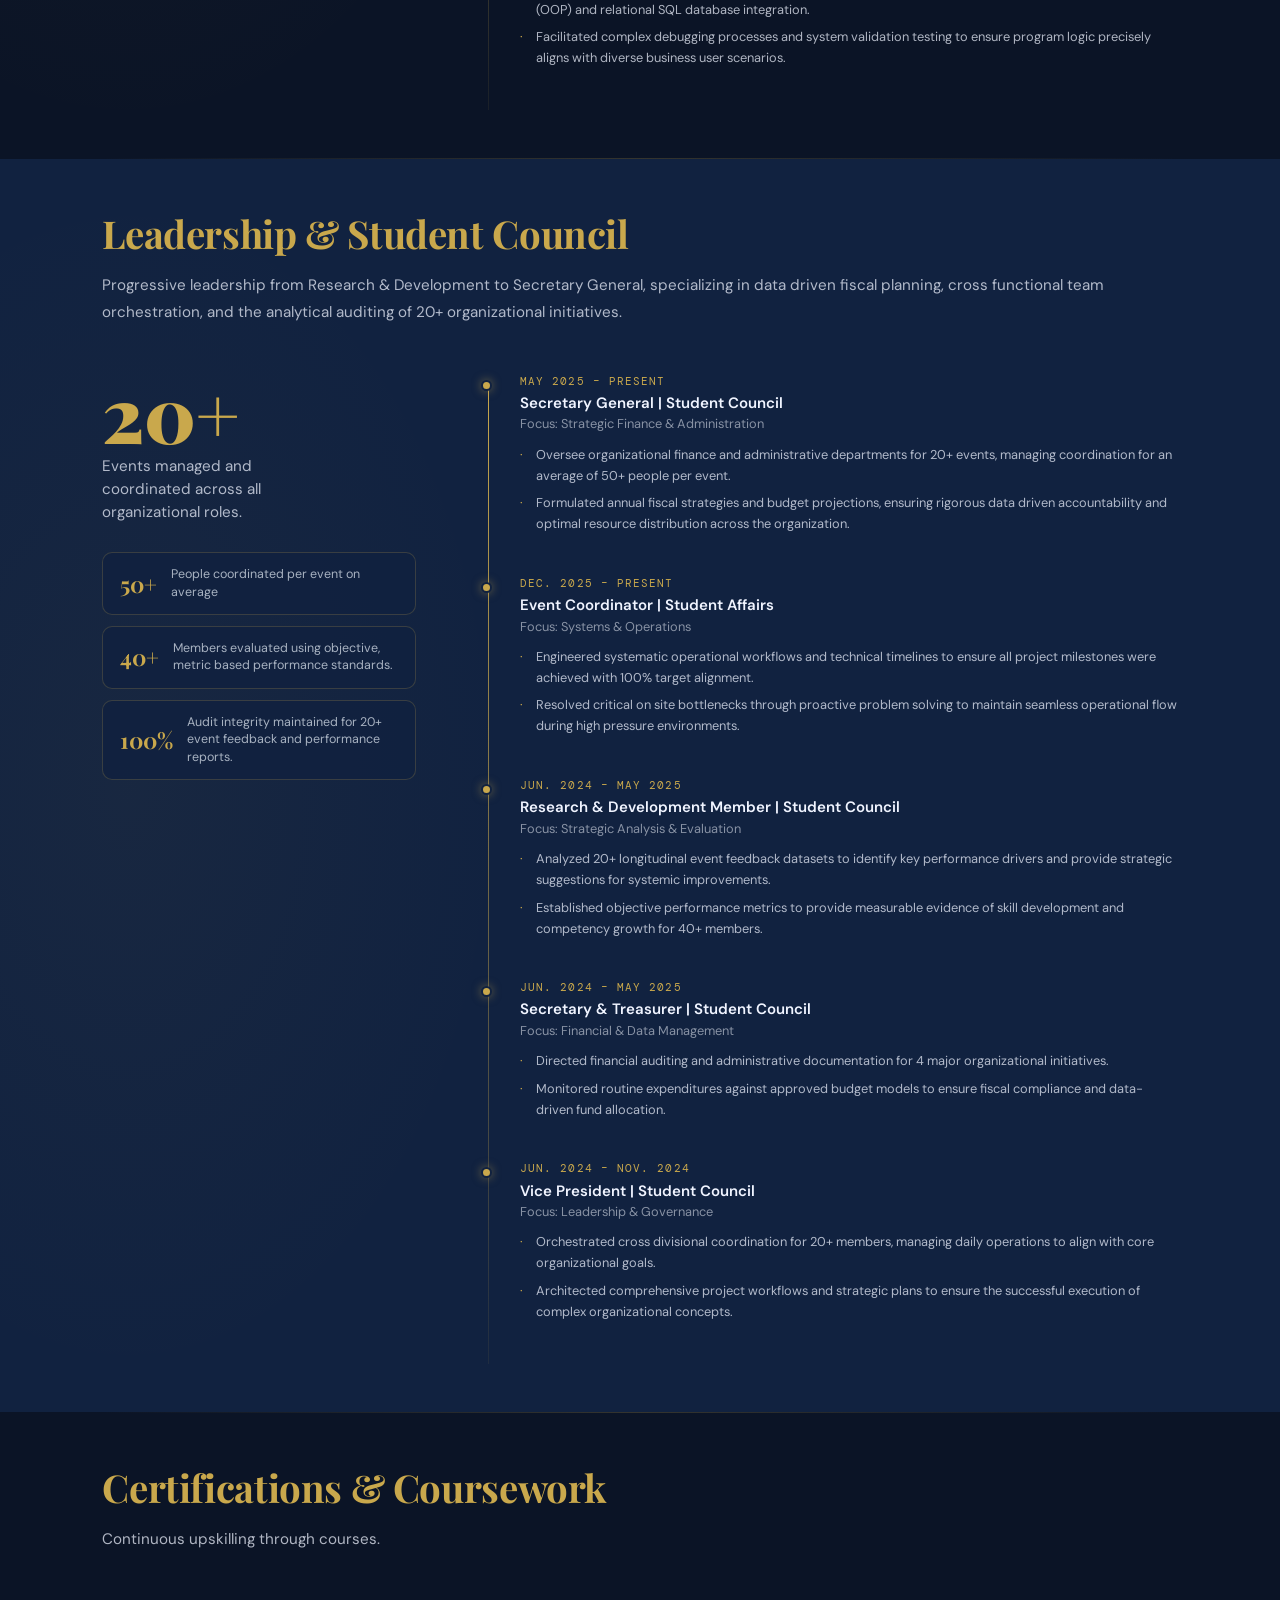
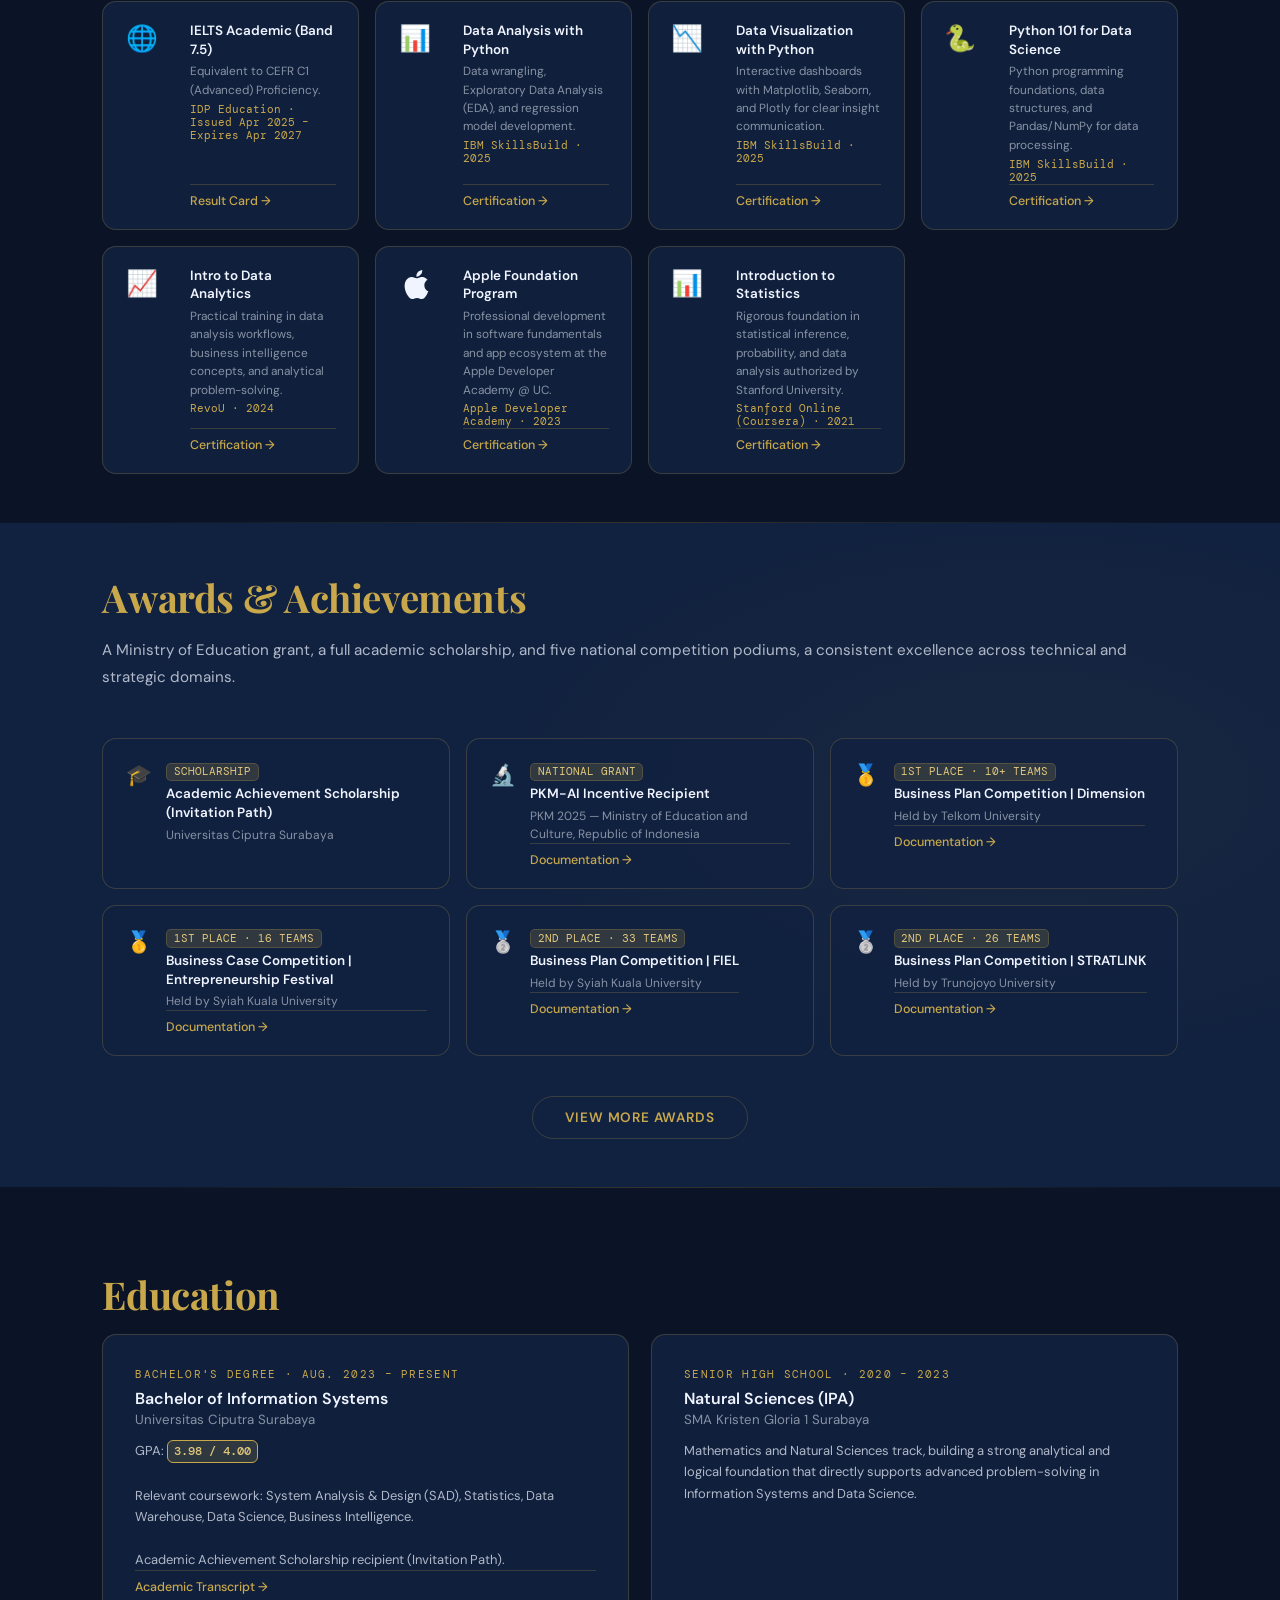
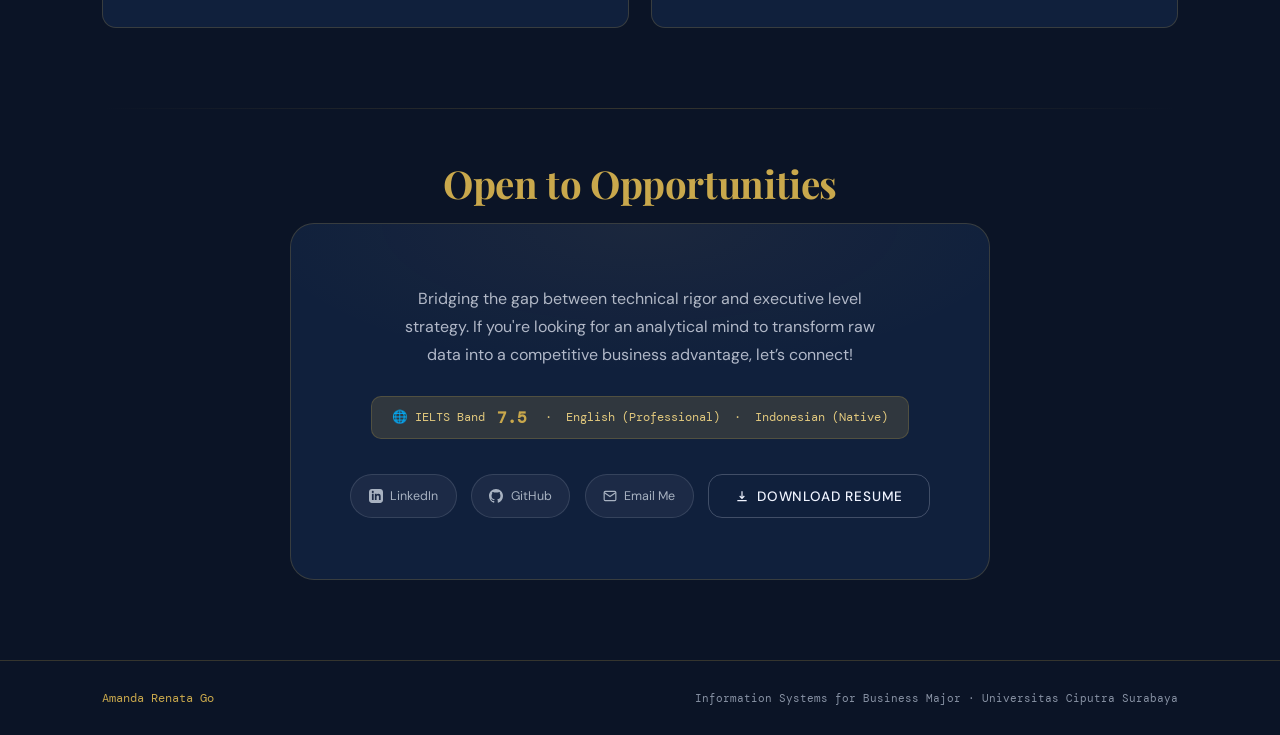
==== commit 406f3858: "change: index.html" ====
--- a/index.html
+++ b/index.html
@@ -75,6 +75,9 @@
       <a href="https://github.com/amandarenataa" target="_blank" class="contact-badge">
         <svg width="14" height="14" viewBox="0 0 24 24" fill="currentColor"><path d="M12 0C5.374 0 0 5.373 0 12c0 5.302 3.438 9.8 8.207 11.387.599.111.793-.261.793-.577v-2.234c-3.338.726-4.033-1.416-4.033-1.416-.546-1.387-1.333-1.756-1.333-1.756-1.089-.745.083-.729.083-.729 1.205.084 1.839 1.237 1.839 1.237 1.07 1.834 2.807 1.304 3.492.997.107-.775.418-1.305.762-1.604-2.665-.305-5.467-1.334-5.467-5.931 0-1.311.469-2.381 1.236-3.221-.124-.303-.535-1.524.117-3.176 0 0 1.008-.322 3.301 1.23A11.509 11.509 0 0112 5.803c1.02.005 2.047.138 3.006.404 2.291-1.552 3.297-1.23 3.297-1.23.653 1.653.242 2.874.118 3.176.77.84 1.235 1.911 1.235 3.221 0 4.609-2.807 5.624-5.479 5.921.43.372.823 1.102.823 2.222v3.293c0 .319.192.694.801.576C20.566 21.797 24 17.3 24 12c0-6.627-5.373-12-12-12z"/></svg>
       </a>
+      <a href="mailto:amandarenata05@gmail.com?subject=Portfolio Inquiry" class="contact-badge">
+        <svg width="14" height="14" viewBox="0 0 24 24" fill="none" stroke="currentColor" stroke-width="2"><path d="M4 4h16c1.1 0 2 .9 2 2v12c0 1.1-.9 2-2 2H4c-1.1 0-2-.9-2-2V6c0-1.1.9-2 2-2z"/><polyline points="22,6 12,13 2,6"/></svg> 
+      </a>
     </div>
   </div>
   <div class="hero-photo">
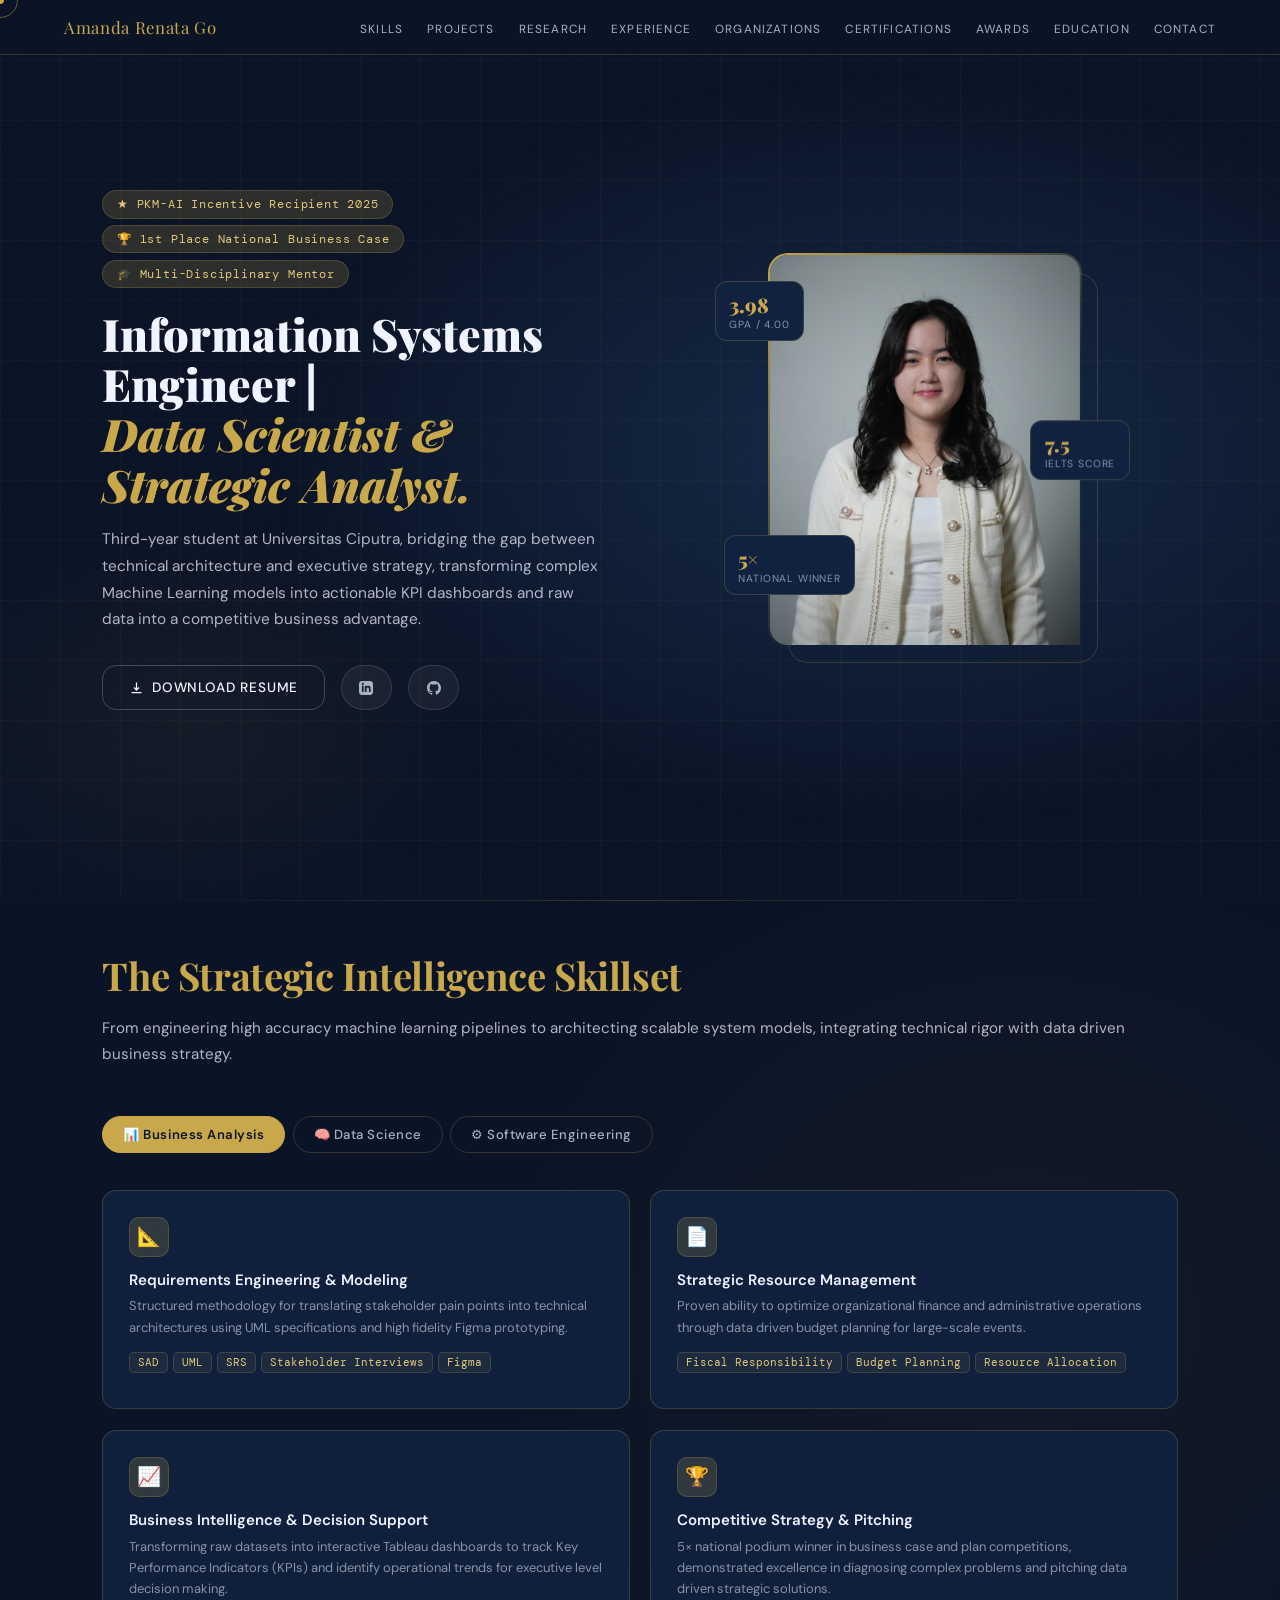
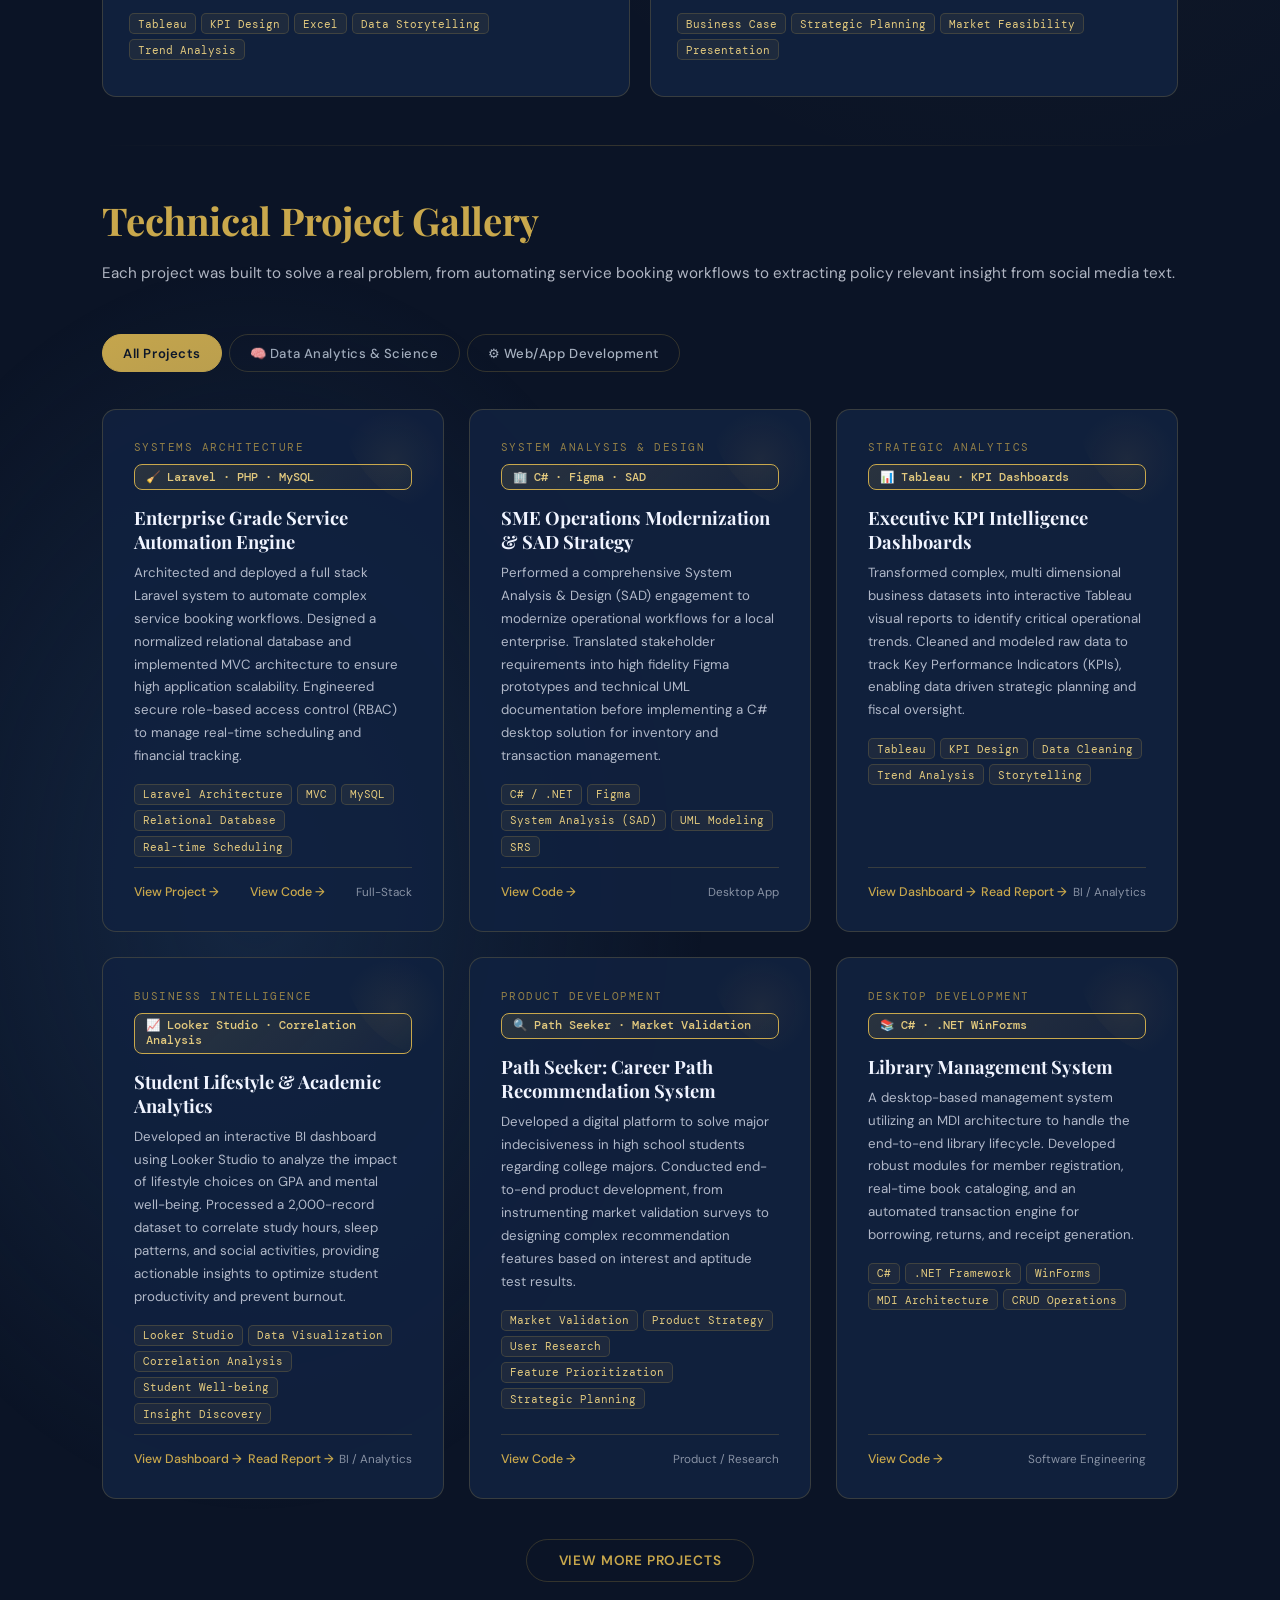
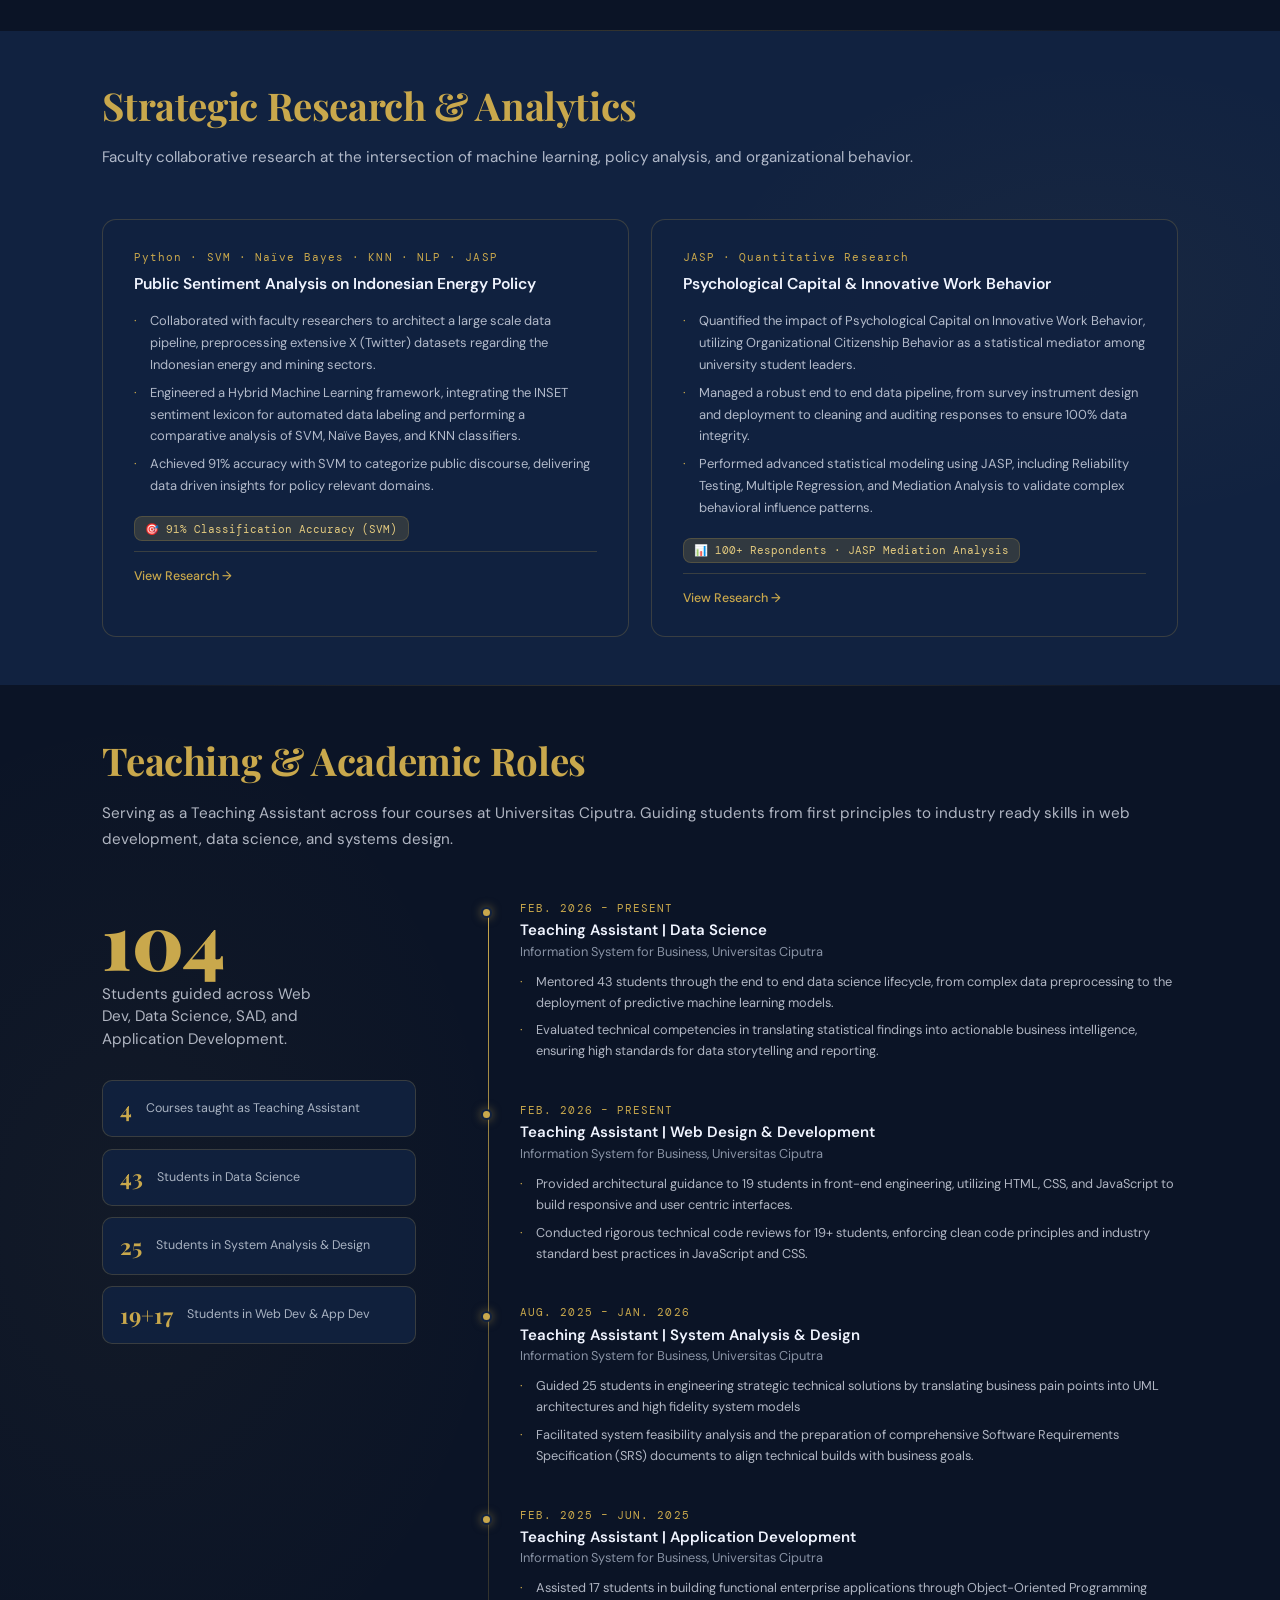
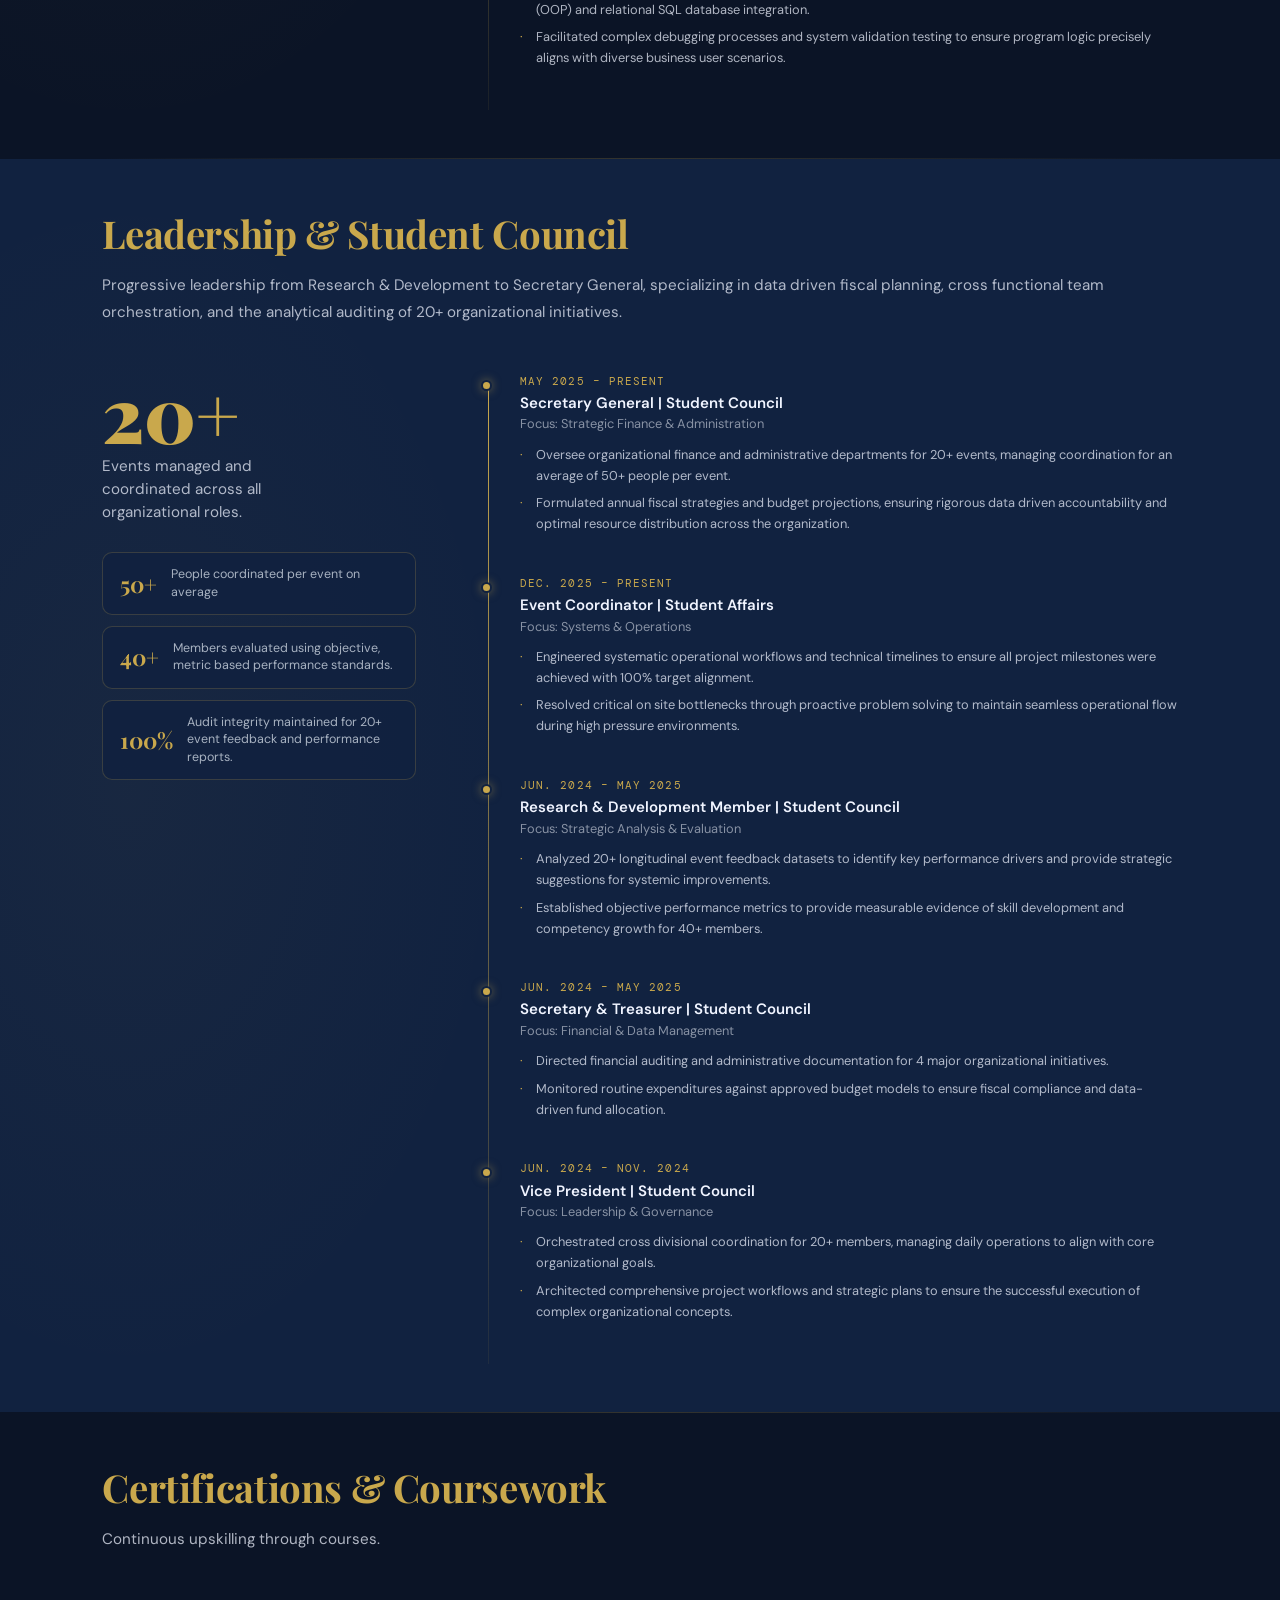
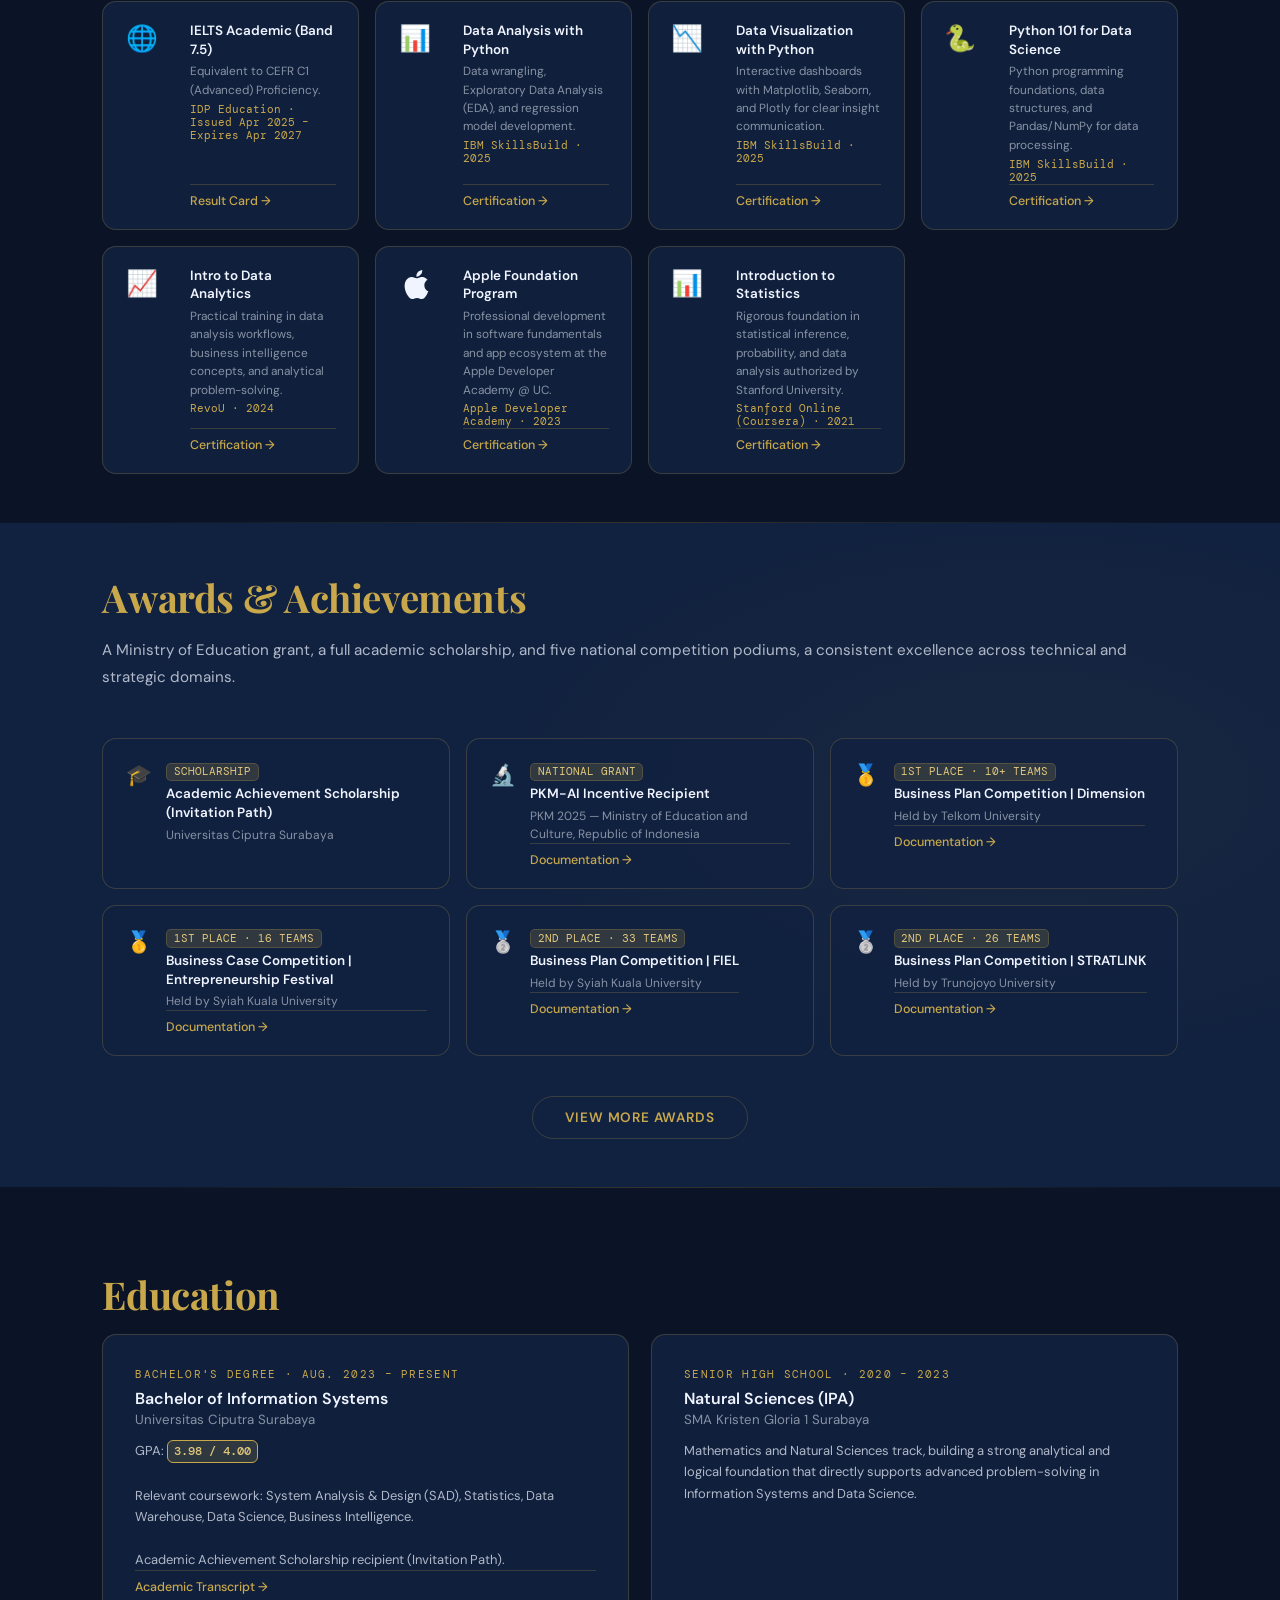
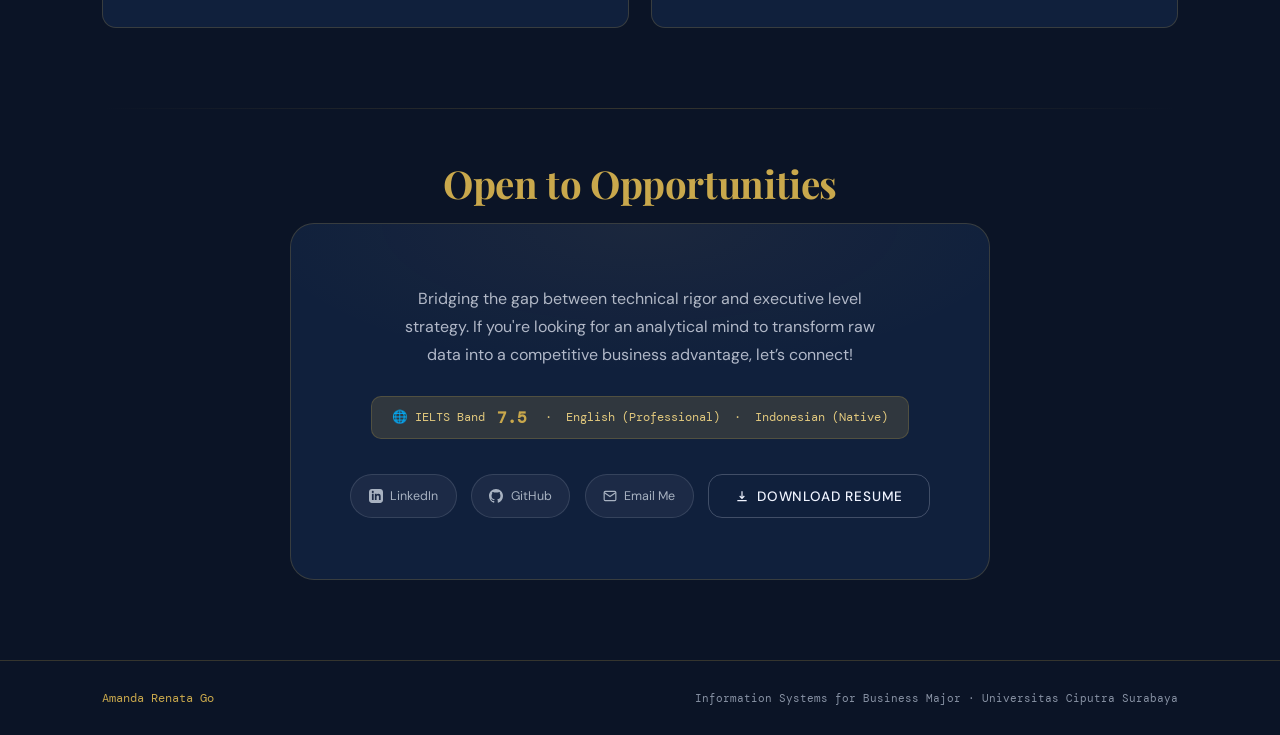
==== commit d87dec5c: "modified:   index.html" ====
--- a/index.html
+++ b/index.html
@@ -75,9 +75,9 @@
       <a href="https://github.com/amandarenataa" target="_blank" class="contact-badge">
         <svg width="14" height="14" viewBox="0 0 24 24" fill="currentColor"><path d="M12 0C5.374 0 0 5.373 0 12c0 5.302 3.438 9.8 8.207 11.387.599.111.793-.261.793-.577v-2.234c-3.338.726-4.033-1.416-4.033-1.416-.546-1.387-1.333-1.756-1.333-1.756-1.089-.745.083-.729.083-.729 1.205.084 1.839 1.237 1.839 1.237 1.07 1.834 2.807 1.304 3.492.997.107-.775.418-1.305.762-1.604-2.665-.305-5.467-1.334-5.467-5.931 0-1.311.469-2.381 1.236-3.221-.124-.303-.535-1.524.117-3.176 0 0 1.008-.322 3.301 1.23A11.509 11.509 0 0112 5.803c1.02.005 2.047.138 3.006.404 2.291-1.552 3.297-1.23 3.297-1.23.653 1.653.242 2.874.118 3.176.77.84 1.235 1.911 1.235 3.221 0 4.609-2.807 5.624-5.479 5.921.43.372.823 1.102.823 2.222v3.293c0 .319.192.694.801.576C20.566 21.797 24 17.3 24 12c0-6.627-5.373-12-12-12z"/></svg>
       </a>
-      <a href="mailto:amandarenata05@gmail.com?subject=Portfolio Inquiry" class="contact-badge">
+      <!-- <a href="mailto:amandarenata05@gmail.com?subject=Portfolio Inquiry" class="contact-badge">
         <svg width="14" height="14" viewBox="0 0 24 24" fill="none" stroke="currentColor" stroke-width="2"><path d="M4 4h16c1.1 0 2 .9 2 2v12c0 1.1-.9 2-2 2H4c-1.1 0-2-.9-2-2V6c0-1.1.9-2 2-2z"/><polyline points="22,6 12,13 2,6"/></svg> 
-      </a>
+      </a> -->
     </div>
   </div>
   <div class="hero-photo">
